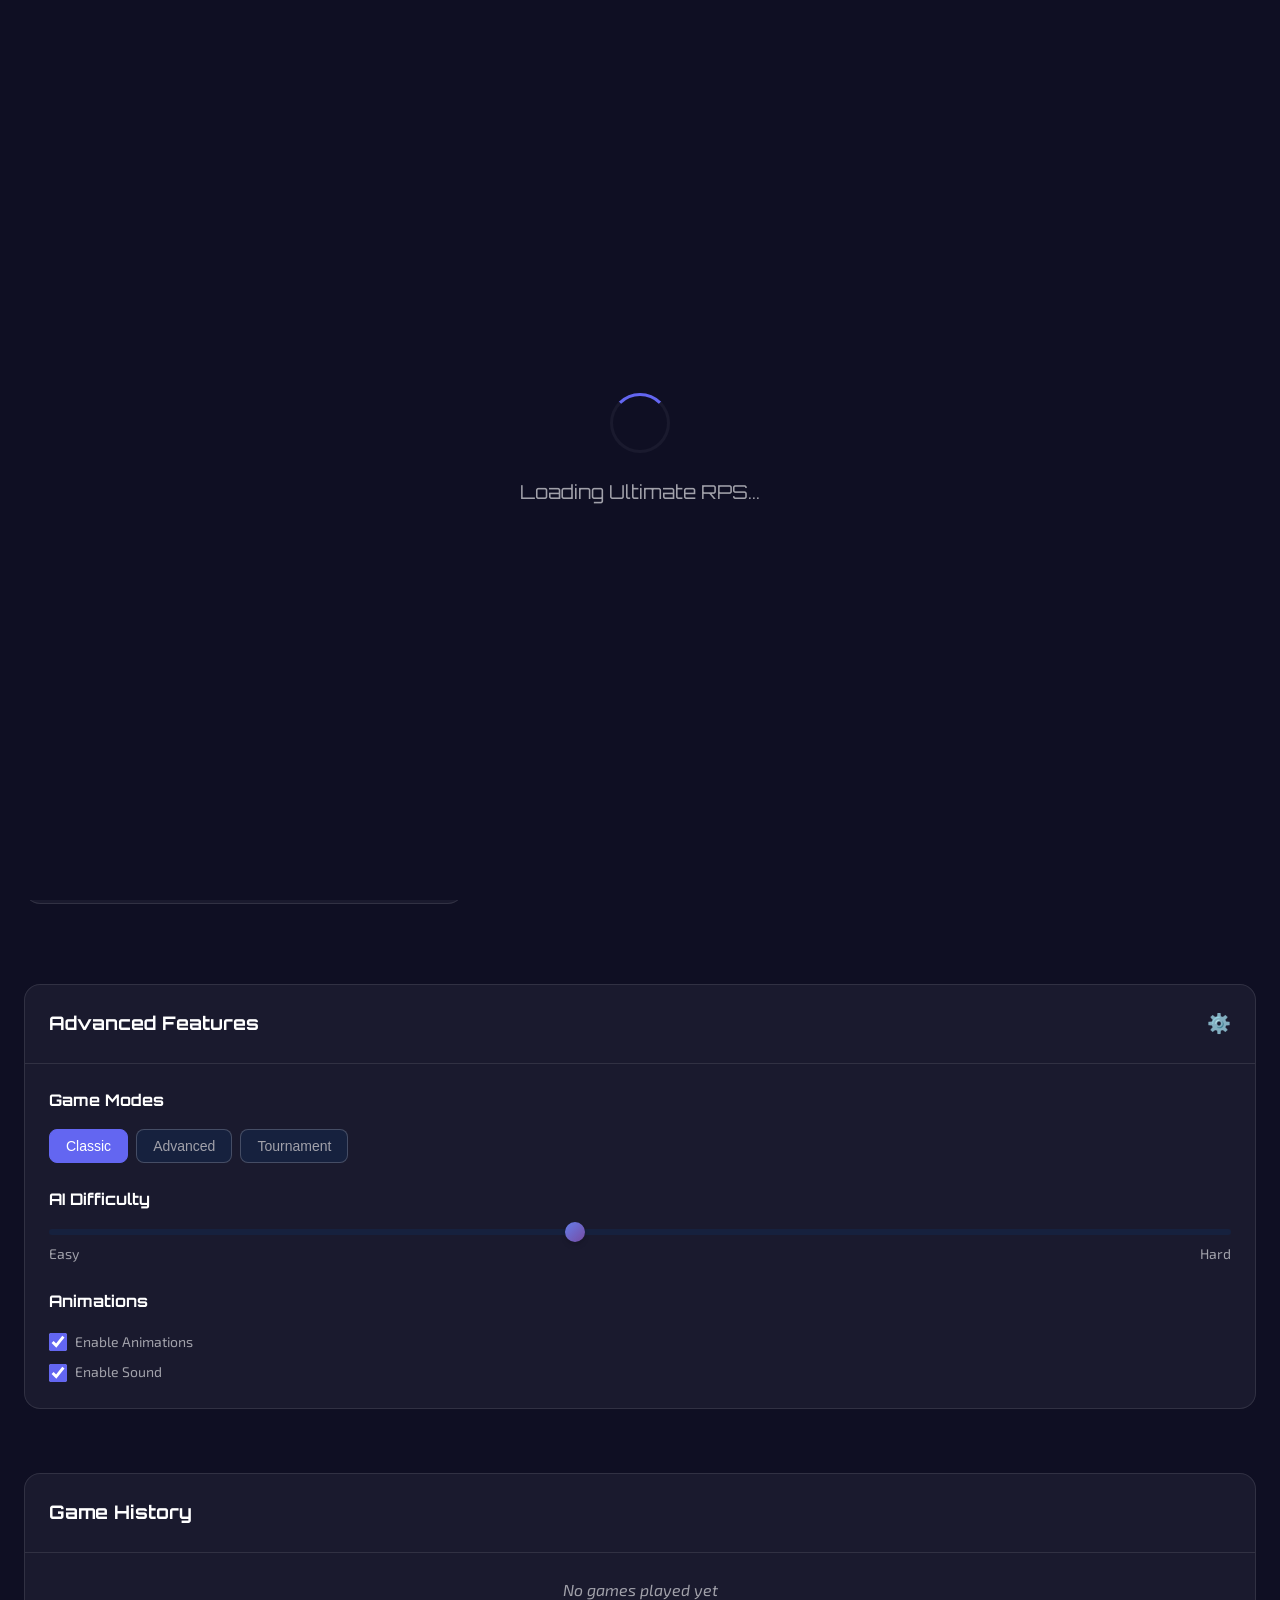
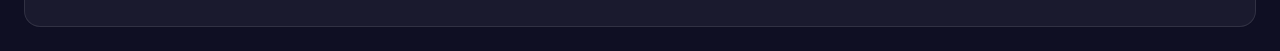
==== index.html @ acf175bd "Create advanced Rock Paper Scissors game with AI, modern UI, and multiple features Co-authored-by: e" ====
<!DOCTYPE html>
<html lang="en">
<head>
    <meta charset="UTF-8">
    <meta name="viewport" content="width=device-width, initial-scale=1.0">
    <meta name="description" content="The most advanced Rock Paper Scissors game with AI, animations, and modern features">
    <title>Ultimate Rock Paper Scissors - Advanced Edition</title>
    <link rel="stylesheet" href="styles.css">
    <link rel="preconnect" href="https://fonts.googleapis.com">
    <link rel="preconnect" href="https://fonts.gstatic.com" crossorigin>
    <link href="https://fonts.googleapis.com/css2?family=Orbitron:wght@400;700;900&family=Exo+2:wght@300;400;600&display=swap" rel="stylesheet">
    <link rel="icon" type="image/svg+xml" href="data:image/svg+xml,<svg xmlns='http://www.w3.org/2000/svg' viewBox='0 0 100 100'><text y='.9em' font-size='90'>✂️</text></svg>">
</head>
<body>
    <div class="game-container">
        <!-- Header Section -->
        <header class="game-header">
            <h1 class="game-title">
                <span class="title-main">Ultimate</span>
                <span class="title-sub">Rock Paper Scissors</span>
                <span class="title-version">Advanced Edition</span>
            </h1>
            <div class="game-stats">
                <div class="stat-item">
                    <span class="stat-label">Wins</span>
                    <span class="stat-value" id="wins">0</span>
                </div>
                <div class="stat-item">
                    <span class="stat-label">Losses</span>
                    <span class="stat-value" id="losses">0</span>
                </div>
                <div class="stat-item">
                    <span class="stat-label">Ties</span>
                    <span class="stat-value" id="ties">0</span>
                </div>
                <div class="stat-item">
                    <span class="stat-label">Win Rate</span>
                    <span class="stat-value" id="winRate">0%</span>
                </div>
            </div>
        </header>

        <!-- Game Arena -->
        <main class="game-arena">
            <!-- Player Section -->
            <section class="player-section">
                <h2 class="section-title">You</h2>
                <div class="choice-display" id="playerChoice">
                    <div class="choice-placeholder">Choose your weapon!</div>
                </div>
                <div class="choice-buttons">
                    <button class="choice-btn rock" data-choice="rock" aria-label="Choose Rock">
                        <div class="choice-icon">🪨</div>
                        <span class="choice-text">Rock</span>
                    </button>
                    <button class="choice-btn paper" data-choice="paper" aria-label="Choose Paper">
                        <div class="choice-icon">📄</div>
                        <span class="choice-text">Paper</span>
                    </button>
                    <button class="choice-btn scissors" data-choice="scissors" aria-label="Choose Scissors">
                        <div class="choice-icon">✂️</div>
                        <span class="choice-text">Scissors</span>
                    </button>
                </div>
            </section>

            <!-- Battle Zone -->
            <section class="battle-zone">
                <div class="vs-display">
                    <div class="vs-text">VS</div>
                    <div class="battle-animation" id="battleAnimation"></div>
                </div>
                <div class="result-display" id="resultDisplay">
                    <div class="result-text">Ready to battle?</div>
                    <div class="result-subtext">Choose your weapon to begin!</div>
                </div>
                <div class="game-controls">
                    <button class="control-btn primary" id="playAgainBtn" style="display: none;">
                        <span class="btn-text">Play Again</span>
                        <span class="btn-icon">🔄</span>
                    </button>
                    <button class="control-btn secondary" id="resetBtn">
                        <span class="btn-text">Reset Stats</span>
                        <span class="btn-icon">🔄</span>
                    </button>
                </div>
            </section>

            <!-- AI Section -->
            <section class="ai-section">
                <h2 class="section-title">AI Opponent</h2>
                <div class="ai-info">
                    <div class="ai-avatar">
                        <div class="ai-avatar-icon">🤖</div>
                        <div class="ai-level">Level: <span id="aiLevel">Adaptive</span></div>
                    </div>
                    <div class="ai-stats">
                        <div class="ai-stat">
                            <span class="ai-stat-label">Strategy</span>
                            <span class="ai-stat-value" id="aiStrategy">Learning</span>
                        </div>
                        <div class="ai-stat">
                            <span class="ai-stat-label">Confidence</span>
                            <span class="ai-stat-value" id="aiConfidence">85%</span>
                        </div>
                    </div>
                </div>
                <div class="choice-display" id="aiChoice">
                    <div class="choice-placeholder">AI is thinking...</div>
                </div>
            </section>
        </main>

        <!-- Advanced Features Panel -->
        <aside class="features-panel">
            <div class="panel-header">
                <h3>Advanced Features</h3>
                <button class="panel-toggle" id="panelToggle" aria-label="Toggle advanced features">
                    <span class="toggle-icon">⚙️</span>
                </button>
            </div>
            <div class="panel-content" id="panelContent">
                <div class="feature-group">
                    <h4>Game Modes</h4>
                    <div class="mode-selector">
                        <button class="mode-btn active" data-mode="classic">Classic</button>
                        <button class="mode-btn" data-mode="advanced">Advanced</button>
                        <button class="mode-btn" data-mode="tournament">Tournament</button>
                    </div>
                </div>
                <div class="feature-group">
                    <h4>AI Difficulty</h4>
                    <div class="difficulty-slider">
                        <input type="range" id="aiDifficulty" min="1" max="10" value="5" class="slider">
                        <div class="slider-labels">
                            <span>Easy</span>
                            <span>Hard</span>
                        </div>
                    </div>
                </div>
                <div class="feature-group">
                    <h4>Animations</h4>
                    <div class="animation-controls">
                        <label class="control-label">
                            <input type="checkbox" id="enableAnimations" checked>
                            <span class="control-text">Enable Animations</span>
                        </label>
                        <label class="control-label">
                            <input type="checkbox" id="enableSound" checked>
                            <span class="control-text">Enable Sound</span>
                        </label>
                    </div>
                </div>
            </div>
        </aside>

        <!-- Game History -->
        <section class="game-history">
            <h3>Game History</h3>
            <div class="history-container" id="gameHistory">
                <div class="history-placeholder">No games played yet</div>
            </div>
        </section>
    </div>

    <!-- Modals -->
    <div class="modal-overlay" id="modalOverlay">
        <div class="modal" id="resultModal">
            <div class="modal-header">
                <h2 id="modalTitle">Game Result</h2>
                <button class="modal-close" id="modalClose">&times;</button>
            </div>
            <div class="modal-content" id="modalContent">
                <!-- Modal content will be dynamically populated -->
            </div>
        </div>
    </div>

    <!-- Audio Elements -->
    <audio id="choiceSound" preload="auto">
        <source src="[data-uri]" type="audio/wav">
    </audio>
    <audio id="winSound" preload="auto">
        <source src="[data-uri]" type="audio/wav">
    </audio>
    <audio id="loseSound" preload="auto">
        <source src="[data-uri]" type="audio/wav">
    </audio>

    <!-- Loading Screen -->
    <div class="loading-screen" id="loadingScreen">
        <div class="loading-content">
            <div class="loading-spinner"></div>
            <div class="loading-text">Loading Ultimate RPS...</div>
        </div>
    </div>

    <script src="script.js"></script>
</body>
</html>
---- styles.css ----
/* Reset and Base Styles */
* {
    margin: 0;
    padding: 0;
    box-sizing: border-box;
}

:root {
    /* Color Palette */
    --primary-color: #6366f1;
    --primary-dark: #4f46e5;
    --secondary-color: #ec4899;
    --accent-color: #f59e0b;
    --success-color: #10b981;
    --danger-color: #ef4444;
    --warning-color: #f59e0b;
    
    /* Neutral Colors */
    --bg-primary: #0f0f23;
    --bg-secondary: #1a1a2e;
    --bg-tertiary: #16213e;
    --text-primary: #ffffff;
    --text-secondary: #a1a1aa;
    --text-muted: #71717a;
    
    /* Gradients */
    --gradient-primary: linear-gradient(135deg, #667eea 0%, #764ba2 100%);
    --gradient-secondary: linear-gradient(135deg, #f093fb 0%, #f5576c 100%);
    --gradient-accent: linear-gradient(135deg, #4facfe 0%, #00f2fe 100%);
    --gradient-success: linear-gradient(135deg, #43e97b 0%, #38f9d7 100%);
    --gradient-danger: linear-gradient(135deg, #fa709a 0%, #fee140 100%);
    
    /* Shadows */
    --shadow-sm: 0 1px 2px 0 rgba(0, 0, 0, 0.05);
    --shadow-md: 0 4px 6px -1px rgba(0, 0, 0, 0.1), 0 2px 4px -1px rgba(0, 0, 0, 0.06);
    --shadow-lg: 0 10px 15px -3px rgba(0, 0, 0, 0.1), 0 4px 6px -2px rgba(0, 0, 0, 0.05);
    --shadow-xl: 0 20px 25px -5px rgba(0, 0, 0, 0.1), 0 10px 10px -5px rgba(0, 0, 0, 0.04);
    --shadow-glow: 0 0 20px rgba(99, 102, 241, 0.3);
    
    /* Typography */
    --font-primary: 'Orbitron', monospace;
    --font-secondary: 'Exo 2', sans-serif;
    
    /* Spacing */
    --spacing-xs: 0.25rem;
    --spacing-sm: 0.5rem;
    --spacing-md: 1rem;
    --spacing-lg: 1.5rem;
    --spacing-xl: 2rem;
    --spacing-2xl: 3rem;
    
    /* Border Radius */
    --radius-sm: 0.375rem;
    --radius-md: 0.5rem;
    --radius-lg: 0.75rem;
    --radius-xl: 1rem;
    --radius-2xl: 1.5rem;
    
    /* Transitions */
    --transition-fast: 0.15s ease-in-out;
    --transition-normal: 0.3s ease-in-out;
    --transition-slow: 0.5s ease-in-out;
}

/* Base Styles */
body {
    font-family: var(--font-secondary);
    background: var(--bg-primary);
    color: var(--text-primary);
    line-height: 1.6;
    overflow-x: hidden;
    min-height: 100vh;
    position: relative;
}

body::before {
    content: '';
    position: fixed;
    top: 0;
    left: 0;
    width: 100%;
    height: 100%;
    background: 
        radial-gradient(circle at 20% 80%, rgba(99, 102, 241, 0.1) 0%, transparent 50%),
        radial-gradient(circle at 80% 20%, rgba(236, 72, 153, 0.1) 0%, transparent 50%),
        radial-gradient(circle at 40% 40%, rgba(245, 158, 11, 0.05) 0%, transparent 50%);
    pointer-events: none;
    z-index: -1;
}

/* Loading Screen */
.loading-screen {
    position: fixed;
    top: 0;
    left: 0;
    width: 100%;
    height: 100%;
    background: var(--bg-primary);
    display: flex;
    align-items: center;
    justify-content: center;
    z-index: 9999;
    transition: opacity var(--transition-slow);
}

.loading-content {
    text-align: center;
}

.loading-spinner {
    width: 60px;
    height: 60px;
    border: 3px solid var(--bg-secondary);
    border-top: 3px solid var(--primary-color);
    border-radius: 50%;
    animation: spin 1s linear infinite;
    margin: 0 auto var(--spacing-lg);
}

.loading-text {
    font-family: var(--font-primary);
    font-size: 1.2rem;
    color: var(--text-secondary);
    animation: pulse 2s ease-in-out infinite;
}

@keyframes spin {
    0% { transform: rotate(0deg); }
    100% { transform: rotate(360deg); }
}

@keyframes pulse {
    0%, 100% { opacity: 0.6; }
    50% { opacity: 1; }
}

/* Game Container */
.game-container {
    max-width: 1400px;
    margin: 0 auto;
    padding: var(--spacing-lg);
    min-height: 100vh;
    display: flex;
    flex-direction: column;
    gap: var(--spacing-xl);
}

/* Header Styles */
.game-header {
    text-align: center;
    margin-bottom: var(--spacing-2xl);
}

.game-title {
    font-family: var(--font-primary);
    font-weight: 900;
    font-size: clamp(2rem, 5vw, 4rem);
    margin-bottom: var(--spacing-lg);
    background: var(--gradient-primary);
    -webkit-background-clip: text;
    -webkit-text-fill-color: transparent;
    background-clip: text;
    position: relative;
}

.game-title::after {
    content: '';
    position: absolute;
    bottom: -10px;
    left: 50%;
    transform: translateX(-50%);
    width: 100px;
    height: 3px;
    background: var(--gradient-primary);
    border-radius: 2px;
}

.title-main {
    display: block;
    font-size: 0.8em;
    color: var(--accent-color);
    -webkit-text-fill-color: var(--accent-color);
}

.title-sub {
    display: block;
    font-size: 1.2em;
}

.title-version {
    display: block;
    font-size: 0.4em;
    color: var(--text-secondary);
    -webkit-text-fill-color: var(--text-secondary);
    font-weight: 400;
}

.game-stats {
    display: grid;
    grid-template-columns: repeat(auto-fit, minmax(120px, 1fr));
    gap: var(--spacing-md);
    max-width: 600px;
    margin: 0 auto;
}

.stat-item {
    background: var(--bg-secondary);
    padding: var(--spacing-md);
    border-radius: var(--radius-lg);
    border: 1px solid rgba(255, 255, 255, 0.1);
    backdrop-filter: blur(10px);
    transition: transform var(--transition-fast);
}

.stat-item:hover {
    transform: translateY(-2px);
}

.stat-label {
    display: block;
    font-size: 0.875rem;
    color: var(--text-secondary);
    margin-bottom: var(--spacing-xs);
}

.stat-value {
    display: block;
    font-family: var(--font-primary);
    font-size: 1.5rem;
    font-weight: 700;
    color: var(--text-primary);
}

/* Game Arena */
.game-arena {
    display: grid;
    grid-template-columns: 1fr auto 1fr;
    gap: var(--spacing-xl);
    align-items: center;
    margin-bottom: var(--spacing-2xl);
}

/* Player and AI Sections */
.player-section,
.ai-section {
    background: var(--bg-secondary);
    padding: var(--spacing-xl);
    border-radius: var(--radius-xl);
    border: 1px solid rgba(255, 255, 255, 0.1);
    backdrop-filter: blur(10px);
    transition: transform var(--transition-normal);
}

.player-section:hover,
.ai-section:hover {
    transform: translateY(-5px);
}

.section-title {
    font-family: var(--font-primary);
    font-size: 1.5rem;
    margin-bottom: var(--spacing-lg);
    text-align: center;
    color: var(--text-primary);
}

/* Choice Display */
.choice-display {
    min-height: 120px;
    display: flex;
    align-items: center;
    justify-content: center;
    background: var(--bg-tertiary);
    border-radius: var(--radius-lg);
    margin-bottom: var(--spacing-lg);
    border: 2px dashed rgba(255, 255, 255, 0.2);
    transition: all var(--transition-normal);
}

.choice-display.has-choice {
    border-color: var(--primary-color);
    background: linear-gradient(135deg, var(--bg-tertiary) 0%, rgba(99, 102, 241, 0.1) 100%);
}

.choice-placeholder {
    color: var(--text-secondary);
    font-style: italic;
    text-align: center;
}

.choice-icon {
    font-size: 4rem;
    margin-bottom: var(--spacing-sm);
    animation: bounce 0.6s ease-in-out;
}

@keyframes bounce {
    0%, 20%, 50%, 80%, 100% {
        transform: translateY(0);
    }
    40% {
        transform: translateY(-10px);
    }
    60% {
        transform: translateY(-5px);
    }
}

/* Choice Buttons */
.choice-buttons {
    display: grid;
    grid-template-columns: repeat(3, 1fr);
    gap: var(--spacing-md);
}

.choice-btn {
    background: var(--bg-tertiary);
    border: 2px solid transparent;
    border-radius: var(--radius-lg);
    padding: var(--spacing-lg);
    cursor: pointer;
    transition: all var(--transition-normal);
    display: flex;
    flex-direction: column;
    align-items: center;
    gap: var(--spacing-sm);
    position: relative;
    overflow: hidden;
}

.choice-btn::before {
    content: '';
    position: absolute;
    top: 0;
    left: -100%;
    width: 100%;
    height: 100%;
    background: linear-gradient(90deg, transparent, rgba(255, 255, 255, 0.1), transparent);
    transition: left var(--transition-slow);
}

.choice-btn:hover::before {
    left: 100%;
}

.choice-btn:hover {
    transform: translateY(-5px);
    border-color: var(--primary-color);
    box-shadow: var(--shadow-glow);
}

.choice-btn.rock:hover {
    border-color: #ef4444;
    box-shadow: 0 0 20px rgba(239, 68, 68, 0.3);
}

.choice-btn.paper:hover {
    border-color: #3b82f6;
    box-shadow: 0 0 20px rgba(59, 130, 246, 0.3);
}

.choice-btn.scissors:hover {
    border-color: #10b981;
    box-shadow: 0 0 20px rgba(16, 185, 129, 0.3);
}

.choice-btn.selected {
    border-color: var(--accent-color);
    background: linear-gradient(135deg, var(--bg-tertiary) 0%, rgba(245, 158, 11, 0.2) 100%);
    transform: scale(1.05);
}

.choice-text {
    font-family: var(--font-primary);
    font-weight: 600;
    color: var(--text-primary);
}

/* Battle Zone */
.battle-zone {
    text-align: center;
    padding: var(--spacing-xl);
}

.vs-display {
    margin-bottom: var(--spacing-lg);
}

.vs-text {
    font-family: var(--font-primary);
    font-size: 3rem;
    font-weight: 900;
    background: var(--gradient-secondary);
    -webkit-background-clip: text;
    -webkit-text-fill-color: transparent;
    background-clip: text;
    animation: pulse 2s ease-in-out infinite;
}

.battle-animation {
    height: 60px;
    margin-top: var(--spacing-md);
}

.result-display {
    margin-bottom: var(--spacing-lg);
}

.result-text {
    font-family: var(--font-primary);
    font-size: 1.5rem;
    font-weight: 700;
    margin-bottom: var(--spacing-sm);
}

.result-subtext {
    color: var(--text-secondary);
    font-size: 1rem;
}

/* Game Controls */
.game-controls {
    display: flex;
    gap: var(--spacing-md);
    justify-content: center;
    flex-wrap: wrap;
}

.control-btn {
    padding: var(--spacing-md) var(--spacing-lg);
    border: none;
    border-radius: var(--radius-lg);
    font-family: var(--font-primary);
    font-weight: 600;
    cursor: pointer;
    transition: all var(--transition-normal);
    display: flex;
    align-items: center;
    gap: var(--spacing-sm);
    position: relative;
    overflow: hidden;
}

.control-btn.primary {
    background: var(--gradient-primary);
    color: white;
}

.control-btn.secondary {
    background: var(--bg-tertiary);
    color: var(--text-primary);
    border: 1px solid rgba(255, 255, 255, 0.2);
}

.control-btn:hover {
    transform: translateY(-2px);
    box-shadow: var(--shadow-lg);
}

.control-btn:active {
    transform: translateY(0);
}

/* AI Section Specific Styles */
.ai-info {
    display: flex;
    align-items: center;
    gap: var(--spacing-lg);
    margin-bottom: var(--spacing-lg);
    padding: var(--spacing-md);
    background: var(--bg-tertiary);
    border-radius: var(--radius-lg);
}

.ai-avatar {
    text-align: center;
}

.ai-avatar-icon {
    font-size: 2rem;
    margin-bottom: var(--spacing-xs);
}

.ai-level {
    font-size: 0.875rem;
    color: var(--text-secondary);
}

.ai-stats {
    flex: 1;
    display: flex;
    flex-direction: column;
    gap: var(--spacing-sm);
}

.ai-stat {
    display: flex;
    justify-content: space-between;
    align-items: center;
}

.ai-stat-label {
    font-size: 0.875rem;
    color: var(--text-secondary);
}

.ai-stat-value {
    font-family: var(--font-primary);
    font-weight: 600;
    color: var(--text-primary);
}

/* Features Panel */
.features-panel {
    background: var(--bg-secondary);
    border-radius: var(--radius-xl);
    border: 1px solid rgba(255, 255, 255, 0.1);
    backdrop-filter: blur(10px);
    margin-bottom: var(--spacing-xl);
}

.panel-header {
    display: flex;
    justify-content: space-between;
    align-items: center;
    padding: var(--spacing-lg);
    border-bottom: 1px solid rgba(255, 255, 255, 0.1);
}

.panel-header h3 {
    font-family: var(--font-primary);
    color: var(--text-primary);
}

.panel-toggle {
    background: none;
    border: none;
    color: var(--text-secondary);
    cursor: pointer;
    font-size: 1.2rem;
    transition: color var(--transition-fast);
}

.panel-toggle:hover {
    color: var(--text-primary);
}

.panel-content {
    padding: var(--spacing-lg);
    display: grid;
    gap: var(--spacing-lg);
}

.feature-group h4 {
    font-family: var(--font-primary);
    margin-bottom: var(--spacing-md);
    color: var(--text-primary);
}

.mode-selector {
    display: flex;
    gap: var(--spacing-sm);
    flex-wrap: wrap;
}

.mode-btn {
    padding: var(--spacing-sm) var(--spacing-md);
    background: var(--bg-tertiary);
    border: 1px solid rgba(255, 255, 255, 0.2);
    border-radius: var(--radius-md);
    color: var(--text-secondary);
    cursor: pointer;
    transition: all var(--transition-fast);
    font-size: 0.875rem;
}

.mode-btn:hover,
.mode-btn.active {
    background: var(--primary-color);
    color: white;
    border-color: var(--primary-color);
}

.difficulty-slider {
    display: flex;
    flex-direction: column;
    gap: var(--spacing-sm);
}

.slider {
    width: 100%;
    height: 6px;
    background: var(--bg-tertiary);
    border-radius: 3px;
    outline: none;
    -webkit-appearance: none;
}

.slider::-webkit-slider-thumb {
    -webkit-appearance: none;
    width: 20px;
    height: 20px;
    background: var(--gradient-primary);
    border-radius: 50%;
    cursor: pointer;
    box-shadow: var(--shadow-md);
}

.slider::-moz-range-thumb {
    width: 20px;
    height: 20px;
    background: var(--gradient-primary);
    border-radius: 50%;
    cursor: pointer;
    border: none;
    box-shadow: var(--shadow-md);
}

.slider-labels {
    display: flex;
    justify-content: space-between;
    font-size: 0.875rem;
    color: var(--text-secondary);
}

.animation-controls {
    display: flex;
    flex-direction: column;
    gap: var(--spacing-sm);
}

.control-label {
    display: flex;
    align-items: center;
    gap: var(--spacing-sm);
    cursor: pointer;
}

.control-label input[type="checkbox"] {
    width: 18px;
    height: 18px;
    accent-color: var(--primary-color);
}

.control-text {
    color: var(--text-secondary);
    font-size: 0.875rem;
}

/* Game History */
.game-history {
    background: var(--bg-secondary);
    border-radius: var(--radius-xl);
    border: 1px solid rgba(255, 255, 255, 0.1);
    backdrop-filter: blur(10px);
}

.game-history h3 {
    font-family: var(--font-primary);
    padding: var(--spacing-lg);
    border-bottom: 1px solid rgba(255, 255, 255, 0.1);
    color: var(--text-primary);
}

.history-container {
    padding: var(--spacing-lg);
    max-height: 300px;
    overflow-y: auto;
}

.history-placeholder {
    text-align: center;
    color: var(--text-secondary);
    font-style: italic;
}

.history-item {
    display: flex;
    justify-content: space-between;
    align-items: center;
    padding: var(--spacing-md);
    margin-bottom: var(--spacing-sm);
    background: var(--bg-tertiary);
    border-radius: var(--radius-md);
    border-left: 4px solid transparent;
    transition: all var(--transition-fast);
}

.history-item.win {
    border-left-color: var(--success-color);
}

.history-item.lose {
    border-left-color: var(--danger-color);
}

.history-item.tie {
    border-left-color: var(--warning-color);
}

.history-item:hover {
    transform: translateX(5px);
}

/* Modal Styles */
.modal-overlay {
    position: fixed;
    top: 0;
    left: 0;
    width: 100%;
    height: 100%;
    background: rgba(0, 0, 0, 0.8);
    display: flex;
    align-items: center;
    justify-content: center;
    z-index: 1000;
    opacity: 0;
    visibility: hidden;
    transition: all var(--transition-normal);
}

.modal-overlay.active {
    opacity: 1;
    visibility: visible;
}

.modal {
    background: var(--bg-secondary);
    border-radius: var(--radius-xl);
    border: 1px solid rgba(255, 255, 255, 0.1);
    backdrop-filter: blur(20px);
    max-width: 500px;
    width: 90%;
    transform: scale(0.8);
    transition: transform var(--transition-normal);
}

.modal-overlay.active .modal {
    transform: scale(1);
}

.modal-header {
    display: flex;
    justify-content: space-between;
    align-items: center;
    padding: var(--spacing-lg);
    border-bottom: 1px solid rgba(255, 255, 255, 0.1);
}

.modal-header h2 {
    font-family: var(--font-primary);
    color: var(--text-primary);
}

.modal-close {
    background: none;
    border: none;
    color: var(--text-secondary);
    font-size: 1.5rem;
    cursor: pointer;
    transition: color var(--transition-fast);
}

.modal-close:hover {
    color: var(--text-primary);
}

.modal-content {
    padding: var(--spacing-lg);
}

/* Responsive Design */
@media (max-width: 1024px) {
    .game-arena {
        grid-template-columns: 1fr;
        gap: var(--spacing-lg);
    }
    
    .battle-zone {
        order: -1;
    }
}

@media (max-width: 768px) {
    .game-container {
        padding: var(--spacing-md);
    }
    
    .choice-buttons {
        grid-template-columns: 1fr;
    }
    
    .game-stats {
        grid-template-columns: repeat(2, 1fr);
    }
    
    .ai-info {
        flex-direction: column;
        text-align: center;
    }
    
    .game-controls {
        flex-direction: column;
        align-items: center;
    }
    
    .control-btn {
        width: 100%;
        max-width: 200px;
    }
}

@media (max-width: 480px) {
    .game-stats {
        grid-template-columns: 1fr;
    }
    
    .mode-selector {
        flex-direction: column;
    }
    
    .mode-btn {
        text-align: center;
    }
}

/* Utility Classes */
.hidden {
    display: none !important;
}

.fade-in {
    animation: fadeIn var(--transition-normal);
}

@keyframes fadeIn {
    from {
        opacity: 0;
        transform: translateY(20px);
    }
    to {
        opacity: 1;
        transform: translateY(0);
    }
}

.slide-in {
    animation: slideIn var(--transition-normal);
}

@keyframes slideIn {
    from {
        opacity: 0;
        transform: translateX(-20px);
    }
    to {
        opacity: 1;
        transform: translateX(0);
    }
}

.scale-in {
    animation: scaleIn var(--transition-normal);
}

@keyframes scaleIn {
    from {
        opacity: 0;
        transform: scale(0.8);
    }
    to {
        opacity: 1;
        transform: scale(1);
    }
}

/* Scrollbar Styling */
::-webkit-scrollbar {
    width: 8px;
}

::-webkit-scrollbar-track {
    background: var(--bg-tertiary);
    border-radius: 4px;
}

::-webkit-scrollbar-thumb {
    background: var(--primary-color);
    border-radius: 4px;
}

::-webkit-scrollbar-thumb:hover {
    background: var(--primary-dark);
}

/* Focus Styles for Accessibility */
button:focus,
input:focus {
    outline: 2px solid var(--primary-color);
    outline-offset: 2px;
}

/* Print Styles */
@media print {
    .game-container {
        background: white;
        color: black;
    }
    
    .loading-screen,
    .features-panel,
    .game-controls {
        display: none;
    }
}
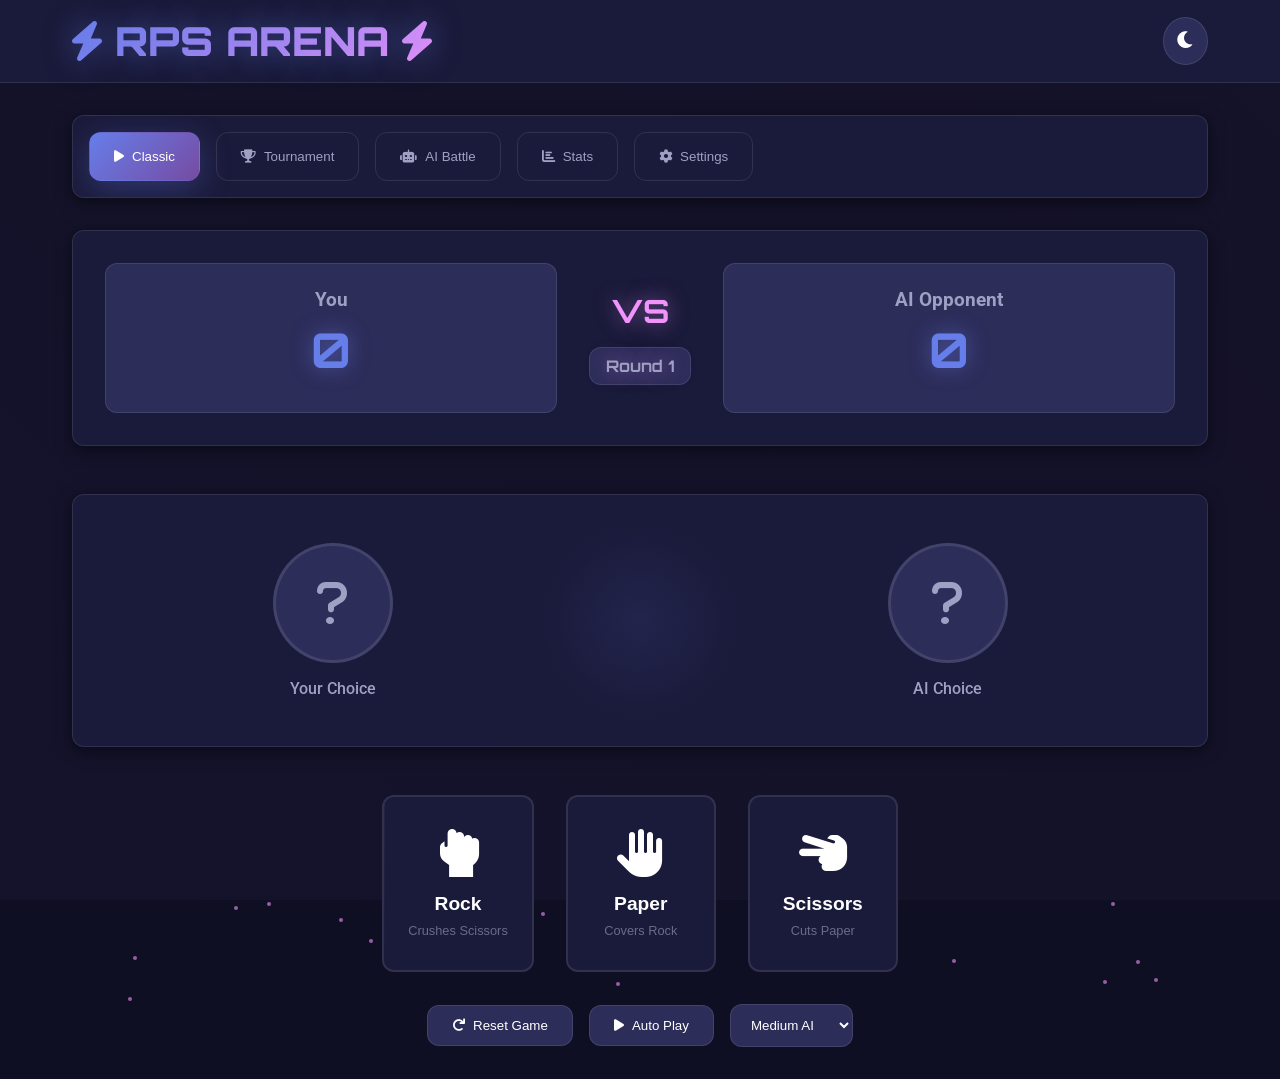
==== commit eb2f84df: "Create advanced Rock Paper Scissors game with full UI and features Co-authored-by: evoppong36 <evopp" ====
--- a/index.html
+++ b/index.html
@@ -3,197 +3,303 @@
 <head>
     <meta charset="UTF-8">
     <meta name="viewport" content="width=device-width, initial-scale=1.0">
-    <meta name="description" content="The most advanced Rock Paper Scissors game with AI, animations, and modern features">
-    <title>Ultimate Rock Paper Scissors - Advanced Edition</title>
+    <meta name="description" content="The most advanced Rock Paper Scissors game with AI, tournaments, and stunning visuals">
+    <title>Advanced Rock Paper Scissors Arena</title>
     <link rel="stylesheet" href="styles.css">
     <link rel="preconnect" href="https://fonts.googleapis.com">
     <link rel="preconnect" href="https://fonts.gstatic.com" crossorigin>
-    <link href="https://fonts.googleapis.com/css2?family=Orbitron:wght@400;700;900&family=Exo+2:wght@300;400;600&display=swap" rel="stylesheet">
-    <link rel="icon" type="image/svg+xml" href="data:image/svg+xml,<svg xmlns='http://www.w3.org/2000/svg' viewBox='0 0 100 100'><text y='.9em' font-size='90'>✂️</text></svg>">
+    <link href="https://fonts.googleapis.com/css2?family=Orbitron:wght@400;700;900&family=Roboto:wght@300;400;500&display=swap" rel="stylesheet">
+    <link rel="stylesheet" href="https://cdnjs.cloudflare.com/ajax/libs/font-awesome/6.0.0/css/all.min.css">
 </head>
 <body>
-    <div class="game-container">
-        <!-- Header Section -->
-        <header class="game-header">
+    <div id="particles-container"></div>
+    
+    <header class="game-header">
+        <div class="header-content">
             <h1 class="game-title">
-                <span class="title-main">Ultimate</span>
-                <span class="title-sub">Rock Paper Scissors</span>
-                <span class="title-version">Advanced Edition</span>
+                <i class="fas fa-bolt"></i>
+                RPS ARENA
+                <i class="fas fa-bolt"></i>
             </h1>
-            <div class="game-stats">
-                <div class="stat-item">
-                    <span class="stat-label">Wins</span>
-                    <span class="stat-value" id="wins">0</span>
-                </div>
-                <div class="stat-item">
-                    <span class="stat-label">Losses</span>
-                    <span class="stat-value" id="losses">0</span>
-                </div>
-                <div class="stat-item">
-                    <span class="stat-label">Ties</span>
-                    <span class="stat-value" id="ties">0</span>
-                </div>
-                <div class="stat-item">
-                    <span class="stat-label">Win Rate</span>
-                    <span class="stat-value" id="winRate">0%</span>
-                </div>
-            </div>
-        </header>
-
-        <!-- Game Arena -->
-        <main class="game-arena">
-            <!-- Player Section -->
-            <section class="player-section">
-                <h2 class="section-title">You</h2>
-                <div class="choice-display" id="playerChoice">
-                    <div class="choice-placeholder">Choose your weapon!</div>
-                </div>
+            <div class="theme-switcher">
+                <button id="theme-toggle" aria-label="Switch theme">
+                    <i class="fas fa-moon"></i>
+                </button>
+            </div>
+        </div>
+    </header>
+
+    <main class="game-container">
+        <!-- Navigation Menu -->
+        <nav class="game-nav">
+            <button class="nav-btn active" data-mode="classic">
+                <i class="fas fa-play"></i>
+                Classic
+            </button>
+            <button class="nav-btn" data-mode="tournament">
+                <i class="fas fa-trophy"></i>
+                Tournament
+            </button>
+            <button class="nav-btn" data-mode="ai-battle">
+                <i class="fas fa-robot"></i>
+                AI Battle
+            </button>
+            <button class="nav-btn" data-mode="statistics">
+                <i class="fas fa-chart-bar"></i>
+                Stats
+            </button>
+            <button class="nav-btn" data-mode="settings">
+                <i class="fas fa-cog"></i>
+                Settings
+            </button>
+        </nav>
+
+        <!-- Game Modes -->
+        <section id="classic-mode" class="game-mode active">
+            <div class="score-board">
+                <div class="player-score">
+                    <h3>You</h3>
+                    <span id="player-score">0</span>
+                    <div class="streak" id="player-streak"></div>
+                </div>
+                <div class="vs-indicator">
+                    <span>VS</span>
+                    <div class="round-counter">Round <span id="current-round">1</span></div>
+                </div>
+                <div class="ai-score">
+                    <h3 id="ai-name">AI Opponent</h3>
+                    <span id="ai-score">0</span>
+                    <div class="streak" id="ai-streak"></div>
+                </div>
+            </div>
+
+            <div class="battle-arena">
+                <div class="player-side">
+                    <div class="choice-display" id="player-choice-display">
+                        <i class="fas fa-question"></i>
+                    </div>
+                    <div class="choice-label">Your Choice</div>
+                </div>
+
+                <div class="battle-center">
+                    <div class="battle-animation" id="battle-animation"></div>
+                    <div class="result-display" id="result-display"></div>
+                    <div class="countdown" id="countdown"></div>
+                </div>
+
+                <div class="ai-side">
+                    <div class="choice-display" id="ai-choice-display">
+                        <i class="fas fa-question"></i>
+                    </div>
+                    <div class="choice-label">AI Choice</div>
+                </div>
+            </div>
+
+            <div class="controls">
                 <div class="choice-buttons">
-                    <button class="choice-btn rock" data-choice="rock" aria-label="Choose Rock">
-                        <div class="choice-icon">🪨</div>
-                        <span class="choice-text">Rock</span>
-                    </button>
-                    <button class="choice-btn paper" data-choice="paper" aria-label="Choose Paper">
-                        <div class="choice-icon">📄</div>
-                        <span class="choice-text">Paper</span>
-                    </button>
-                    <button class="choice-btn scissors" data-choice="scissors" aria-label="Choose Scissors">
-                        <div class="choice-icon">✂️</div>
-                        <span class="choice-text">Scissors</span>
-                    </button>
-                </div>
-            </section>
-
-            <!-- Battle Zone -->
-            <section class="battle-zone">
-                <div class="vs-display">
-                    <div class="vs-text">VS</div>
-                    <div class="battle-animation" id="battleAnimation"></div>
-                </div>
-                <div class="result-display" id="resultDisplay">
-                    <div class="result-text">Ready to battle?</div>
-                    <div class="result-subtext">Choose your weapon to begin!</div>
-                </div>
+                    <button class="choice-btn" data-choice="rock" aria-label="Choose Rock">
+                        <i class="fas fa-hand-rock"></i>
+                        <span>Rock</span>
+                        <div class="choice-description">Crushes Scissors</div>
+                    </button>
+                    <button class="choice-btn" data-choice="paper" aria-label="Choose Paper">
+                        <i class="fas fa-hand-paper"></i>
+                        <span>Paper</span>
+                        <div class="choice-description">Covers Rock</div>
+                    </button>
+                    <button class="choice-btn" data-choice="scissors" aria-label="Choose Scissors">
+                        <i class="fas fa-hand-scissors"></i>
+                        <span>Scissors</span>
+                        <div class="choice-description">Cuts Paper</div>
+                    </button>
+                </div>
+
                 <div class="game-controls">
-                    <button class="control-btn primary" id="playAgainBtn" style="display: none;">
-                        <span class="btn-text">Play Again</span>
-                        <span class="btn-icon">🔄</span>
-                    </button>
-                    <button class="control-btn secondary" id="resetBtn">
-                        <span class="btn-text">Reset Stats</span>
-                        <span class="btn-icon">🔄</span>
-                    </button>
-                </div>
-            </section>
-
-            <!-- AI Section -->
-            <section class="ai-section">
-                <h2 class="section-title">AI Opponent</h2>
-                <div class="ai-info">
-                    <div class="ai-avatar">
-                        <div class="ai-avatar-icon">🤖</div>
-                        <div class="ai-level">Level: <span id="aiLevel">Adaptive</span></div>
-                    </div>
-                    <div class="ai-stats">
-                        <div class="ai-stat">
-                            <span class="ai-stat-label">Strategy</span>
-                            <span class="ai-stat-value" id="aiStrategy">Learning</span>
-                        </div>
-                        <div class="ai-stat">
-                            <span class="ai-stat-label">Confidence</span>
-                            <span class="ai-stat-value" id="aiConfidence">85%</span>
-                        </div>
-                    </div>
-                </div>
-                <div class="choice-display" id="aiChoice">
-                    <div class="choice-placeholder">AI is thinking...</div>
-                </div>
-            </section>
-        </main>
-
-        <!-- Advanced Features Panel -->
-        <aside class="features-panel">
-            <div class="panel-header">
-                <h3>Advanced Features</h3>
-                <button class="panel-toggle" id="panelToggle" aria-label="Toggle advanced features">
-                    <span class="toggle-icon">⚙️</span>
+                    <button id="reset-game" class="control-btn">
+                        <i class="fas fa-redo"></i>
+                        Reset Game
+                    </button>
+                    <button id="auto-play" class="control-btn">
+                        <i class="fas fa-play"></i>
+                        Auto Play
+                    </button>
+                    <select id="ai-difficulty" class="difficulty-select">
+                        <option value="easy">Easy AI</option>
+                        <option value="medium" selected>Medium AI</option>
+                        <option value="hard">Hard AI</option>
+                        <option value="expert">Expert AI</option>
+                        <option value="adaptive">Adaptive AI</option>
+                    </select>
+                </div>
+            </div>
+        </section>
+
+        <!-- Tournament Mode -->
+        <section id="tournament-mode" class="game-mode">
+            <div class="tournament-bracket">
+                <h2>Championship Tournament</h2>
+                <div class="bracket-container" id="bracket-container">
+                    <!-- Tournament bracket will be generated here -->
+                </div>
+                <div class="tournament-controls">
+                    <button id="start-tournament" class="tournament-btn">
+                        <i class="fas fa-flag"></i>
+                        Start Tournament
+                    </button>
+                    <select id="tournament-size">
+                        <option value="4">4 Players</option>
+                        <option value="8" selected>8 Players</option>
+                        <option value="16">16 Players</option>
+                    </select>
+                </div>
+            </div>
+        </section>
+
+        <!-- AI Battle Mode -->
+        <section id="ai-battle-mode" class="game-mode">
+            <div class="ai-battle-setup">
+                <h2>AI Battle Arena</h2>
+                <div class="ai-selection">
+                    <div class="ai-fighter">
+                        <h3>Fighter 1</h3>
+                        <select id="ai1-type">
+                            <option value="random">Random AI</option>
+                            <option value="pattern">Pattern AI</option>
+                            <option value="counter">Counter AI</option>
+                            <option value="adaptive">Adaptive AI</option>
+                            <option value="neural">Neural AI</option>
+                        </select>
+                        <div class="ai-stats" id="ai1-stats"></div>
+                    </div>
+                    <div class="vs-divider">VS</div>
+                    <div class="ai-fighter">
+                        <h3>Fighter 2</h3>
+                        <select id="ai2-type">
+                            <option value="random">Random AI</option>
+                            <option value="pattern">Pattern AI</option>
+                            <option value="counter" selected>Counter AI</option>
+                            <option value="adaptive">Adaptive AI</option>
+                            <option value="neural">Neural AI</option>
+                        </select>
+                        <div class="ai-stats" id="ai2-stats"></div>
+                    </div>
+                </div>
+                <button id="start-ai-battle" class="ai-battle-btn">
+                    <i class="fas fa-swords"></i>
+                    Start AI Battle
                 </button>
             </div>
-            <div class="panel-content" id="panelContent">
-                <div class="feature-group">
-                    <h4>Game Modes</h4>
-                    <div class="mode-selector">
-                        <button class="mode-btn active" data-mode="classic">Classic</button>
-                        <button class="mode-btn" data-mode="advanced">Advanced</button>
-                        <button class="mode-btn" data-mode="tournament">Tournament</button>
-                    </div>
-                </div>
-                <div class="feature-group">
-                    <h4>AI Difficulty</h4>
-                    <div class="difficulty-slider">
-                        <input type="range" id="aiDifficulty" min="1" max="10" value="5" class="slider">
-                        <div class="slider-labels">
-                            <span>Easy</span>
-                            <span>Hard</span>
-                        </div>
-                    </div>
-                </div>
-                <div class="feature-group">
-                    <h4>Animations</h4>
-                    <div class="animation-controls">
-                        <label class="control-label">
-                            <input type="checkbox" id="enableAnimations" checked>
-                            <span class="control-text">Enable Animations</span>
-                        </label>
-                        <label class="control-label">
-                            <input type="checkbox" id="enableSound" checked>
-                            <span class="control-text">Enable Sound</span>
-                        </label>
-                    </div>
-                </div>
-            </div>
-        </aside>
-
-        <!-- Game History -->
-        <section class="game-history">
-            <h3>Game History</h3>
-            <div class="history-container" id="gameHistory">
-                <div class="history-placeholder">No games played yet</div>
-            </div>
-        </section>
+            <div class="ai-battle-results" id="ai-battle-results"></div>
+        </section>
+
+        <!-- Statistics Mode -->
+        <section id="statistics-mode" class="game-mode">
+            <div class="stats-container">
+                <h2>Game Statistics</h2>
+                <div class="stats-grid">
+                    <div class="stat-card">
+                        <h3>Total Games</h3>
+                        <span id="total-games">0</span>
+                    </div>
+                    <div class="stat-card">
+                        <h3>Win Rate</h3>
+                        <span id="win-rate">0%</span>
+                    </div>
+                    <div class="stat-card">
+                        <h3>Best Streak</h3>
+                        <span id="best-streak">0</span>
+                    </div>
+                    <div class="stat-card">
+                        <h3>Favorite Choice</h3>
+                        <span id="favorite-choice">-</span>
+                    </div>
+                </div>
+                <div class="charts-container">
+                    <div class="chart" id="choice-distribution-chart">
+                        <h3>Choice Distribution</h3>
+                        <canvas id="choice-chart"></canvas>
+                    </div>
+                    <div class="chart" id="performance-chart">
+                        <h3>Performance Over Time</h3>
+                        <canvas id="performance-timeline"></canvas>
+                    </div>
+                </div>
+            </div>
+        </section>
+
+        <!-- Settings Mode -->
+        <section id="settings-mode" class="game-mode">
+            <div class="settings-container">
+                <h2>Game Settings</h2>
+                <div class="settings-grid">
+                    <div class="setting-group">
+                        <h3>Visual Settings</h3>
+                        <div class="setting-item">
+                            <label for="particle-effects">Particle Effects</label>
+                            <input type="checkbox" id="particle-effects" checked>
+                        </div>
+                        <div class="setting-item">
+                            <label for="sound-effects">Sound Effects</label>
+                            <input type="checkbox" id="sound-effects" checked>
+                        </div>
+                        <div class="setting-item">
+                            <label for="animations">Animations</label>
+                            <input type="checkbox" id="animations" checked>
+                        </div>
+                    </div>
+                    <div class="setting-group">
+                        <h3>Game Settings</h3>
+                        <div class="setting-item">
+                            <label for="round-limit">Round Limit</label>
+                            <select id="round-limit">
+                                <option value="0">Unlimited</option>
+                                <option value="5">Best of 5</option>
+                                <option value="10" selected>Best of 10</option>
+                                <option value="20">Best of 20</option>
+                            </select>
+                        </div>
+                        <div class="setting-item">
+                            <label for="countdown-timer">Countdown Timer</label>
+                            <select id="countdown-timer">
+                                <option value="3">3 seconds</option>
+                                <option value="5" selected>5 seconds</option>
+                                <option value="10">10 seconds</option>
+                                <option value="0">No timer</option>
+                            </select>
+                        </div>
+                    </div>
+                    <div class="setting-group">
+                        <h3>Data Management</h3>
+                        <button id="export-stats" class="setting-btn">
+                            <i class="fas fa-download"></i>
+                            Export Statistics
+                        </button>
+                        <button id="clear-stats" class="setting-btn danger">
+                            <i class="fas fa-trash"></i>
+                            Clear All Data
+                        </button>
+                    </div>
+                </div>
+            </div>
+        </section>
+    </main>
+
+    <!-- Achievement System -->
+    <div class="achievement-toast" id="achievement-toast">
+        <i class="fas fa-trophy"></i>
+        <span id="achievement-text"></span>
     </div>
 
-    <!-- Modals -->
-    <div class="modal-overlay" id="modalOverlay">
-        <div class="modal" id="resultModal">
-            <div class="modal-header">
-                <h2 id="modalTitle">Game Result</h2>
-                <button class="modal-close" id="modalClose">&times;</button>
-            </div>
-            <div class="modal-content" id="modalContent">
-                <!-- Modal content will be dynamically populated -->
-            </div>
-        </div>
-    </div>
-
-    <!-- Audio Elements -->
-    <audio id="choiceSound" preload="auto">
-        <source src="[data-uri]" type="audio/wav">
+    <!-- Sound Effects -->
+    <audio id="sound-win" preload="auto">
+        <source src="[data-uri]" type="audio/wav">
     </audio>
-    <audio id="winSound" preload="auto">
-        <source src="[data-uri]" type="audio/wav">
+    <audio id="sound-lose" preload="auto">
+        <source src="[data-uri]" type="audio/wav">
     </audio>
-    <audio id="loseSound" preload="auto">
-        <source src="[data-uri]" type="audio/wav">
+    <audio id="sound-draw" preload="auto">
+        <source src="[data-uri]" type="audio/wav">
     </audio>
-
-    <!-- Loading Screen -->
-    <div class="loading-screen" id="loadingScreen">
-        <div class="loading-content">
-            <div class="loading-spinner"></div>
-            <div class="loading-text">Loading Ultimate RPS...</div>
-        </div>
-    </div>
 
     <script src="script.js"></script>
 </body>
--- a/styles.css
+++ b/styles.css
@@ -1,78 +1,57 @@
-/* Reset and Base Styles */
+/* CSS Custom Properties for Theme Management */
+:root {
+    --primary-color: #667eea;
+    --secondary-color: #764ba2;
+    --accent-color: #f093fb;
+    --success-color: #4ecdc4;
+    --warning-color: #fce38a;
+    --danger-color: #ff6b6b;
+    --background-primary: #0f0f23;
+    --background-secondary: #1a1a3a;
+    --background-tertiary: #2d2d5a;
+    --text-primary: #ffffff;
+    --text-secondary: #a0a0c4;
+    --text-muted: #6a6a8a;
+    --border-color: rgba(255, 255, 255, 0.1);
+    --shadow-primary: 0 8px 32px rgba(102, 126, 234, 0.3);
+    --shadow-secondary: 0 4px 16px rgba(0, 0, 0, 0.5);
+    --border-radius: 12px;
+    --transition-fast: 0.2s ease-in-out;
+    --transition-medium: 0.4s ease-in-out;
+    --transition-slow: 0.6s ease-in-out;
+}
+
+/* Light Theme */
+body.light-theme {
+    --background-primary: #f8fafc;
+    --background-secondary: #ffffff;
+    --background-tertiary: #e2e8f0;
+    --text-primary: #1a202c;
+    --text-secondary: #4a5568;
+    --text-muted: #718096;
+    --border-color: rgba(0, 0, 0, 0.1);
+    --shadow-primary: 0 8px 32px rgba(102, 126, 234, 0.2);
+    --shadow-secondary: 0 4px 16px rgba(0, 0, 0, 0.1);
+}
+
+/* Base Styles */
 * {
     margin: 0;
     padding: 0;
     box-sizing: border-box;
 }
 
-:root {
-    /* Color Palette */
-    --primary-color: #6366f1;
-    --primary-dark: #4f46e5;
-    --secondary-color: #ec4899;
-    --accent-color: #f59e0b;
-    --success-color: #10b981;
-    --danger-color: #ef4444;
-    --warning-color: #f59e0b;
-    
-    /* Neutral Colors */
-    --bg-primary: #0f0f23;
-    --bg-secondary: #1a1a2e;
-    --bg-tertiary: #16213e;
-    --text-primary: #ffffff;
-    --text-secondary: #a1a1aa;
-    --text-muted: #71717a;
-    
-    /* Gradients */
-    --gradient-primary: linear-gradient(135deg, #667eea 0%, #764ba2 100%);
-    --gradient-secondary: linear-gradient(135deg, #f093fb 0%, #f5576c 100%);
-    --gradient-accent: linear-gradient(135deg, #4facfe 0%, #00f2fe 100%);
-    --gradient-success: linear-gradient(135deg, #43e97b 0%, #38f9d7 100%);
-    --gradient-danger: linear-gradient(135deg, #fa709a 0%, #fee140 100%);
-    
-    /* Shadows */
-    --shadow-sm: 0 1px 2px 0 rgba(0, 0, 0, 0.05);
-    --shadow-md: 0 4px 6px -1px rgba(0, 0, 0, 0.1), 0 2px 4px -1px rgba(0, 0, 0, 0.06);
-    --shadow-lg: 0 10px 15px -3px rgba(0, 0, 0, 0.1), 0 4px 6px -2px rgba(0, 0, 0, 0.05);
-    --shadow-xl: 0 20px 25px -5px rgba(0, 0, 0, 0.1), 0 10px 10px -5px rgba(0, 0, 0, 0.04);
-    --shadow-glow: 0 0 20px rgba(99, 102, 241, 0.3);
-    
-    /* Typography */
-    --font-primary: 'Orbitron', monospace;
-    --font-secondary: 'Exo 2', sans-serif;
-    
-    /* Spacing */
-    --spacing-xs: 0.25rem;
-    --spacing-sm: 0.5rem;
-    --spacing-md: 1rem;
-    --spacing-lg: 1.5rem;
-    --spacing-xl: 2rem;
-    --spacing-2xl: 3rem;
-    
-    /* Border Radius */
-    --radius-sm: 0.375rem;
-    --radius-md: 0.5rem;
-    --radius-lg: 0.75rem;
-    --radius-xl: 1rem;
-    --radius-2xl: 1.5rem;
-    
-    /* Transitions */
-    --transition-fast: 0.15s ease-in-out;
-    --transition-normal: 0.3s ease-in-out;
-    --transition-slow: 0.5s ease-in-out;
-}
-
-/* Base Styles */
 body {
-    font-family: var(--font-secondary);
-    background: var(--bg-primary);
-    color: var(--text-primary);
-    line-height: 1.6;
+    font-family: 'Roboto', sans-serif;
+    background: var(--background-primary);
+    color: var(--text-primary);
+    min-height: 100vh;
     overflow-x: hidden;
-    min-height: 100vh;
     position: relative;
-}
-
+    transition: all var(--transition-medium);
+}
+
+/* Animated Background */
 body::before {
     content: '';
     position: fixed;
@@ -80,748 +59,1054 @@
     left: 0;
     width: 100%;
     height: 100%;
-    background: 
-        radial-gradient(circle at 20% 80%, rgba(99, 102, 241, 0.1) 0%, transparent 50%),
-        radial-gradient(circle at 80% 20%, rgba(236, 72, 153, 0.1) 0%, transparent 50%),
-        radial-gradient(circle at 40% 40%, rgba(245, 158, 11, 0.05) 0%, transparent 50%);
-    pointer-events: none;
-    z-index: -1;
-}
-
-/* Loading Screen */
-.loading-screen {
+    background: linear-gradient(45deg, 
+        var(--primary-color), 
+        var(--secondary-color), 
+        var(--accent-color));
+    background-size: 400% 400%;
+    animation: gradientShift 15s ease infinite;
+    opacity: 0.05;
+    z-index: -2;
+}
+
+@keyframes gradientShift {
+    0% { background-position: 0% 50%; }
+    50% { background-position: 100% 50%; }
+    100% { background-position: 0% 50%; }
+}
+
+/* Particle System */
+#particles-container {
     position: fixed;
     top: 0;
     left: 0;
     width: 100%;
     height: 100%;
-    background: var(--bg-primary);
-    display: flex;
-    align-items: center;
-    justify-content: center;
-    z-index: 9999;
-    transition: opacity var(--transition-slow);
-}
-
-.loading-content {
-    text-align: center;
-}
-
-.loading-spinner {
-    width: 60px;
-    height: 60px;
-    border: 3px solid var(--bg-secondary);
-    border-top: 3px solid var(--primary-color);
+    pointer-events: none;
+    z-index: -1;
+}
+
+.particle {
+    position: absolute;
+    width: 4px;
+    height: 4px;
+    background: var(--accent-color);
     border-radius: 50%;
-    animation: spin 1s linear infinite;
-    margin: 0 auto var(--spacing-lg);
-}
-
-.loading-text {
-    font-family: var(--font-primary);
-    font-size: 1.2rem;
-    color: var(--text-secondary);
-    animation: pulse 2s ease-in-out infinite;
-}
-
-@keyframes spin {
-    0% { transform: rotate(0deg); }
-    100% { transform: rotate(360deg); }
-}
-
-@keyframes pulse {
-    0%, 100% { opacity: 0.6; }
-    50% { opacity: 1; }
-}
-
-/* Game Container */
-.game-container {
-    max-width: 1400px;
-    margin: 0 auto;
-    padding: var(--spacing-lg);
-    min-height: 100vh;
-    display: flex;
-    flex-direction: column;
-    gap: var(--spacing-xl);
+    opacity: 0.6;
+    animation: float 6s ease-in-out infinite;
+}
+
+@keyframes float {
+    0%, 100% { transform: translateY(0px) rotate(0deg); opacity: 0; }
+    25% { opacity: 0.8; }
+    50% { transform: translateY(-20px) rotate(180deg); opacity: 1; }
+    75% { opacity: 0.8; }
 }
 
 /* Header Styles */
 .game-header {
-    text-align: center;
-    margin-bottom: var(--spacing-2xl);
+    background: var(--background-secondary);
+    backdrop-filter: blur(10px);
+    border-bottom: 1px solid var(--border-color);
+    padding: 1rem 0;
+    position: sticky;
+    top: 0;
+    z-index: 100;
+}
+
+.header-content {
+    max-width: 1200px;
+    margin: 0 auto;
+    display: flex;
+    justify-content: space-between;
+    align-items: center;
+    padding: 0 2rem;
 }
 
 .game-title {
-    font-family: var(--font-primary);
+    font-family: 'Orbitron', monospace;
+    font-size: 2.5rem;
     font-weight: 900;
-    font-size: clamp(2rem, 5vw, 4rem);
-    margin-bottom: var(--spacing-lg);
-    background: var(--gradient-primary);
+    background: linear-gradient(135deg, var(--primary-color), var(--accent-color));
     -webkit-background-clip: text;
     -webkit-text-fill-color: transparent;
     background-clip: text;
-    position: relative;
-}
-
-.game-title::after {
-    content: '';
-    position: absolute;
-    bottom: -10px;
-    left: 50%;
-    transform: translateX(-50%);
-    width: 100px;
-    height: 3px;
-    background: var(--gradient-primary);
-    border-radius: 2px;
-}
-
-.title-main {
-    display: block;
-    font-size: 0.8em;
-    color: var(--accent-color);
-    -webkit-text-fill-color: var(--accent-color);
-}
-
-.title-sub {
-    display: block;
-    font-size: 1.2em;
-}
-
-.title-version {
-    display: block;
-    font-size: 0.4em;
+    text-shadow: 0 0 30px rgba(102, 126, 234, 0.5);
+    animation: titleGlow 3s ease-in-out infinite alternate;
+}
+
+@keyframes titleGlow {
+    0% { filter: brightness(1); }
+    100% { filter: brightness(1.2); }
+}
+
+.theme-switcher button {
+    background: var(--background-tertiary);
+    border: 1px solid var(--border-color);
+    color: var(--text-primary);
+    padding: 0.75rem;
+    border-radius: 50%;
+    cursor: pointer;
+    transition: all var(--transition-fast);
+    font-size: 1.2rem;
+}
+
+.theme-switcher button:hover {
+    background: var(--primary-color);
+    transform: scale(1.1) rotate(180deg);
+    box-shadow: var(--shadow-primary);
+}
+
+/* Main Container */
+.game-container {
+    max-width: 1200px;
+    margin: 0 auto;
+    padding: 2rem;
+    min-height: calc(100vh - 120px);
+}
+
+/* Navigation */
+.game-nav {
+    display: flex;
+    gap: 1rem;
+    margin-bottom: 2rem;
+    padding: 1rem;
+    background: var(--background-secondary);
+    border-radius: var(--border-radius);
+    border: 1px solid var(--border-color);
+    box-shadow: var(--shadow-secondary);
+    overflow-x: auto;
+}
+
+.nav-btn {
+    display: flex;
+    align-items: center;
+    gap: 0.5rem;
+    padding: 1rem 1.5rem;
+    background: transparent;
+    border: 1px solid var(--border-color);
     color: var(--text-secondary);
-    -webkit-text-fill-color: var(--text-secondary);
-    font-weight: 400;
-}
-
-.game-stats {
-    display: grid;
-    grid-template-columns: repeat(auto-fit, minmax(120px, 1fr));
-    gap: var(--spacing-md);
-    max-width: 600px;
-    margin: 0 auto;
-}
-
-.stat-item {
-    background: var(--bg-secondary);
-    padding: var(--spacing-md);
-    border-radius: var(--radius-lg);
-    border: 1px solid rgba(255, 255, 255, 0.1);
-    backdrop-filter: blur(10px);
-    transition: transform var(--transition-fast);
-}
-
-.stat-item:hover {
-    transform: translateY(-2px);
-}
-
-.stat-label {
-    display: block;
-    font-size: 0.875rem;
-    color: var(--text-secondary);
-    margin-bottom: var(--spacing-xs);
-}
-
-.stat-value {
-    display: block;
-    font-family: var(--font-primary);
-    font-size: 1.5rem;
-    font-weight: 700;
-    color: var(--text-primary);
-}
-
-/* Game Arena */
-.game-arena {
-    display: grid;
-    grid-template-columns: 1fr auto 1fr;
-    gap: var(--spacing-xl);
-    align-items: center;
-    margin-bottom: var(--spacing-2xl);
-}
-
-/* Player and AI Sections */
-.player-section,
-.ai-section {
-    background: var(--bg-secondary);
-    padding: var(--spacing-xl);
-    border-radius: var(--radius-xl);
-    border: 1px solid rgba(255, 255, 255, 0.1);
-    backdrop-filter: blur(10px);
-    transition: transform var(--transition-normal);
-}
-
-.player-section:hover,
-.ai-section:hover {
-    transform: translateY(-5px);
-}
-
-.section-title {
-    font-family: var(--font-primary);
-    font-size: 1.5rem;
-    margin-bottom: var(--spacing-lg);
-    text-align: center;
-    color: var(--text-primary);
-}
-
-/* Choice Display */
-.choice-display {
-    min-height: 120px;
-    display: flex;
-    align-items: center;
-    justify-content: center;
-    background: var(--bg-tertiary);
-    border-radius: var(--radius-lg);
-    margin-bottom: var(--spacing-lg);
-    border: 2px dashed rgba(255, 255, 255, 0.2);
-    transition: all var(--transition-normal);
-}
-
-.choice-display.has-choice {
-    border-color: var(--primary-color);
-    background: linear-gradient(135deg, var(--bg-tertiary) 0%, rgba(99, 102, 241, 0.1) 100%);
-}
-
-.choice-placeholder {
-    color: var(--text-secondary);
-    font-style: italic;
-    text-align: center;
-}
-
-.choice-icon {
-    font-size: 4rem;
-    margin-bottom: var(--spacing-sm);
-    animation: bounce 0.6s ease-in-out;
-}
-
-@keyframes bounce {
-    0%, 20%, 50%, 80%, 100% {
-        transform: translateY(0);
-    }
-    40% {
-        transform: translateY(-10px);
-    }
-    60% {
-        transform: translateY(-5px);
-    }
-}
-
-/* Choice Buttons */
-.choice-buttons {
-    display: grid;
-    grid-template-columns: repeat(3, 1fr);
-    gap: var(--spacing-md);
-}
-
-.choice-btn {
-    background: var(--bg-tertiary);
-    border: 2px solid transparent;
-    border-radius: var(--radius-lg);
-    padding: var(--spacing-lg);
+    border-radius: var(--border-radius);
     cursor: pointer;
-    transition: all var(--transition-normal);
-    display: flex;
-    flex-direction: column;
-    align-items: center;
-    gap: var(--spacing-sm);
+    transition: all var(--transition-fast);
+    font-weight: 500;
+    white-space: nowrap;
     position: relative;
     overflow: hidden;
 }
 
-.choice-btn::before {
+.nav-btn::before {
     content: '';
     position: absolute;
     top: 0;
     left: -100%;
     width: 100%;
     height: 100%;
-    background: linear-gradient(90deg, transparent, rgba(255, 255, 255, 0.1), transparent);
-    transition: left var(--transition-slow);
-}
-
-.choice-btn:hover::before {
+    background: linear-gradient(90deg, transparent, rgba(255,255,255,0.1), transparent);
+    transition: left var(--transition-medium);
+}
+
+.nav-btn:hover::before {
     left: 100%;
 }
 
-.choice-btn:hover {
-    transform: translateY(-5px);
+.nav-btn:hover {
+    color: var(--text-primary);
     border-color: var(--primary-color);
-    box-shadow: var(--shadow-glow);
-}
-
-.choice-btn.rock:hover {
-    border-color: #ef4444;
-    box-shadow: 0 0 20px rgba(239, 68, 68, 0.3);
-}
-
-.choice-btn.paper:hover {
-    border-color: #3b82f6;
-    box-shadow: 0 0 20px rgba(59, 130, 246, 0.3);
-}
-
-.choice-btn.scissors:hover {
-    border-color: #10b981;
-    box-shadow: 0 0 20px rgba(16, 185, 129, 0.3);
-}
-
-.choice-btn.selected {
-    border-color: var(--accent-color);
-    background: linear-gradient(135deg, var(--bg-tertiary) 0%, rgba(245, 158, 11, 0.2) 100%);
-    transform: scale(1.05);
-}
-
-.choice-text {
-    font-family: var(--font-primary);
-    font-weight: 600;
-    color: var(--text-primary);
-}
-
-/* Battle Zone */
-.battle-zone {
+    transform: translateY(-2px);
+    box-shadow: 0 4px 20px rgba(102, 126, 234, 0.3);
+}
+
+.nav-btn.active {
+    background: linear-gradient(135deg, var(--primary-color), var(--secondary-color));
+    color: white;
+    border-color: transparent;
+    box-shadow: var(--shadow-primary);
+}
+
+/* Game Modes */
+.game-mode {
+    display: none;
+    animation: fadeInUp 0.5s ease-out;
+}
+
+.game-mode.active {
+    display: block;
+}
+
+@keyframes fadeInUp {
+    from {
+        opacity: 0;
+        transform: translateY(30px);
+    }
+    to {
+        opacity: 1;
+        transform: translateY(0);
+    }
+}
+
+/* Score Board */
+.score-board {
+    display: grid;
+    grid-template-columns: 1fr auto 1fr;
+    gap: 2rem;
+    margin-bottom: 3rem;
+    padding: 2rem;
+    background: var(--background-secondary);
+    border-radius: var(--border-radius);
+    border: 1px solid var(--border-color);
+    box-shadow: var(--shadow-secondary);
+}
+
+.player-score, .ai-score {
     text-align: center;
-    padding: var(--spacing-xl);
-}
-
-.vs-display {
-    margin-bottom: var(--spacing-lg);
-}
-
-.vs-text {
-    font-family: var(--font-primary);
-    font-size: 3rem;
-    font-weight: 900;
-    background: var(--gradient-secondary);
-    -webkit-background-clip: text;
-    -webkit-text-fill-color: transparent;
-    background-clip: text;
-    animation: pulse 2s ease-in-out infinite;
-}
-
-.battle-animation {
-    height: 60px;
-    margin-top: var(--spacing-md);
-}
-
-.result-display {
-    margin-bottom: var(--spacing-lg);
-}
-
-.result-text {
-    font-family: var(--font-primary);
-    font-size: 1.5rem;
-    font-weight: 700;
-    margin-bottom: var(--spacing-sm);
-}
-
-.result-subtext {
-    color: var(--text-secondary);
-    font-size: 1rem;
-}
-
-/* Game Controls */
-.game-controls {
-    display: flex;
-    gap: var(--spacing-md);
-    justify-content: center;
-    flex-wrap: wrap;
-}
-
-.control-btn {
-    padding: var(--spacing-md) var(--spacing-lg);
-    border: none;
-    border-radius: var(--radius-lg);
-    font-family: var(--font-primary);
-    font-weight: 600;
-    cursor: pointer;
-    transition: all var(--transition-normal);
-    display: flex;
-    align-items: center;
-    gap: var(--spacing-sm);
+    padding: 1.5rem;
+    background: var(--background-tertiary);
+    border-radius: var(--border-radius);
+    border: 1px solid var(--border-color);
     position: relative;
     overflow: hidden;
 }
 
-.control-btn.primary {
-    background: var(--gradient-primary);
+.player-score h3, .ai-score h3 {
+    font-size: 1.2rem;
+    margin-bottom: 0.5rem;
+    color: var(--text-secondary);
+}
+
+.player-score span, .ai-score span {
+    font-family: 'Orbitron', monospace;
+    font-size: 3rem;
+    font-weight: 700;
+    color: var(--primary-color);
+    text-shadow: 0 0 20px rgba(102, 126, 234, 0.5);
+}
+
+.vs-indicator {
+    display: flex;
+    flex-direction: column;
+    align-items: center;
+    justify-content: center;
+    gap: 1rem;
+    font-family: 'Orbitron', monospace;
+    font-size: 2rem;
+    font-weight: 700;
+    color: var(--accent-color);
+    text-shadow: 0 0 20px rgba(240, 147, 251, 0.5);
+}
+
+.round-counter {
+    font-size: 1rem;
+    color: var(--text-secondary);
+    padding: 0.5rem 1rem;
+    background: var(--background-tertiary);
+    border-radius: var(--border-radius);
+    border: 1px solid var(--border-color);
+}
+
+.streak {
+    margin-top: 0.5rem;
+    font-size: 0.9rem;
+    color: var(--warning-color);
+    font-weight: 500;
+}
+
+/* Battle Arena */
+.battle-arena {
+    display: grid;
+    grid-template-columns: 1fr auto 1fr;
+    gap: 3rem;
+    margin-bottom: 3rem;
+    padding: 3rem 2rem;
+    background: var(--background-secondary);
+    border-radius: var(--border-radius);
+    border: 1px solid var(--border-color);
+    box-shadow: var(--shadow-secondary);
+    position: relative;
+}
+
+.battle-arena::before {
+    content: '';
+    position: absolute;
+    top: 50%;
+    left: 50%;
+    width: 200px;
+    height: 200px;
+    background: radial-gradient(circle, rgba(102, 126, 234, 0.1) 0%, transparent 70%);
+    border-radius: 50%;
+    transform: translate(-50%, -50%);
+    animation: pulse 2s ease-in-out infinite;
+}
+
+@keyframes pulse {
+    0%, 100% { transform: translate(-50%, -50%) scale(1); opacity: 0.5; }
+    50% { transform: translate(-50%, -50%) scale(1.2); opacity: 0.8; }
+}
+
+.player-side, .ai-side {
+    display: flex;
+    flex-direction: column;
+    align-items: center;
+    gap: 1rem;
+}
+
+.choice-display {
+    width: 120px;
+    height: 120px;
+    border-radius: 50%;
+    background: var(--background-tertiary);
+    border: 3px solid var(--border-color);
+    display: flex;
+    align-items: center;
+    justify-content: center;
+    font-size: 3rem;
+    color: var(--text-secondary);
+    transition: all var(--transition-medium);
+    position: relative;
+    overflow: hidden;
+}
+
+.choice-display.rock { color: var(--danger-color); border-color: var(--danger-color); }
+.choice-display.paper { color: var(--warning-color); border-color: var(--warning-color); }
+.choice-display.scissors { color: var(--success-color); border-color: var(--success-color); }
+
+.choice-display.animate {
+    animation: choiceReveal 1s ease-out;
+}
+
+@keyframes choiceReveal {
+    0% { transform: scale(0.5) rotate(-180deg); opacity: 0; }
+    50% { transform: scale(1.2) rotate(0deg); opacity: 0.8; }
+    100% { transform: scale(1) rotate(0deg); opacity: 1; }
+}
+
+.choice-label {
+    font-weight: 500;
+    color: var(--text-secondary);
+    text-align: center;
+}
+
+.battle-center {
+    display: flex;
+    flex-direction: column;
+    align-items: center;
+    justify-content: center;
+    gap: 2rem;
+    position: relative;
+    z-index: 10;
+}
+
+.battle-animation {
+    width: 80px;
+    height: 80px;
+    border-radius: 50%;
+    background: linear-gradient(135deg, var(--primary-color), var(--accent-color));
+    display: none;
+    animation: battleSpin 1s linear infinite;
+}
+
+.battle-animation.active {
+    display: block;
+}
+
+@keyframes battleSpin {
+    from { transform: rotate(0deg) scale(1); }
+    50% { transform: rotate(180deg) scale(1.2); }
+    to { transform: rotate(360deg) scale(1); }
+}
+
+.result-display {
+    font-family: 'Orbitron', monospace;
+    font-size: 2rem;
+    font-weight: 700;
+    text-align: center;
+    padding: 1rem 2rem;
+    border-radius: var(--border-radius);
+    min-height: 60px;
+    display: flex;
+    align-items: center;
+    justify-content: center;
+    transition: all var(--transition-medium);
+}
+
+.result-display.win {
+    background: linear-gradient(135deg, var(--success-color), #26d0ce);
     color: white;
-}
-
-.control-btn.secondary {
-    background: var(--bg-tertiary);
-    color: var(--text-primary);
-    border: 1px solid rgba(255, 255, 255, 0.2);
-}
-
-.control-btn:hover {
-    transform: translateY(-2px);
-    box-shadow: var(--shadow-lg);
-}
-
-.control-btn:active {
-    transform: translateY(0);
-}
-
-/* AI Section Specific Styles */
-.ai-info {
-    display: flex;
-    align-items: center;
-    gap: var(--spacing-lg);
-    margin-bottom: var(--spacing-lg);
-    padding: var(--spacing-md);
-    background: var(--bg-tertiary);
-    border-radius: var(--radius-lg);
-}
-
-.ai-avatar {
-    text-align: center;
-}
-
-.ai-avatar-icon {
-    font-size: 2rem;
-    margin-bottom: var(--spacing-xs);
-}
-
-.ai-level {
-    font-size: 0.875rem;
-    color: var(--text-secondary);
-}
-
-.ai-stats {
-    flex: 1;
+    box-shadow: 0 0 30px rgba(78, 205, 196, 0.5);
+    animation: resultWin 0.6s ease-out;
+}
+
+.result-display.lose {
+    background: linear-gradient(135deg, var(--danger-color), #ff5252);
+    color: white;
+    box-shadow: 0 0 30px rgba(255, 107, 107, 0.5);
+    animation: resultLose 0.6s ease-out;
+}
+
+.result-display.draw {
+    background: linear-gradient(135deg, var(--warning-color), #ffb74d);
+    color: var(--background-primary);
+    box-shadow: 0 0 30px rgba(252, 227, 138, 0.5);
+    animation: resultDraw 0.6s ease-out;
+}
+
+@keyframes resultWin {
+    0% { transform: scale(0.5) rotateY(-90deg); opacity: 0; }
+    50% { transform: scale(1.1) rotateY(0deg); opacity: 0.8; }
+    100% { transform: scale(1) rotateY(0deg); opacity: 1; }
+}
+
+@keyframes resultLose {
+    0% { transform: scale(0.5) rotateX(-90deg); opacity: 0; }
+    50% { transform: scale(1.1) rotateX(0deg); opacity: 0.8; }
+    100% { transform: scale(1) rotateX(0deg); opacity: 1; }
+}
+
+@keyframes resultDraw {
+    0% { transform: scale(0.5) rotate(-180deg); opacity: 0; }
+    50% { transform: scale(1.1) rotate(0deg); opacity: 0.8; }
+    100% { transform: scale(1) rotate(0deg); opacity: 1; }
+}
+
+.countdown {
+    font-family: 'Orbitron', monospace;
+    font-size: 4rem;
+    font-weight: 900;
+    color: var(--accent-color);
+    text-shadow: 0 0 30px rgba(240, 147, 251, 0.8);
+    animation: countdownPulse 1s ease-in-out infinite;
+}
+
+@keyframes countdownPulse {
+    0%, 100% { transform: scale(1); opacity: 0.8; }
+    50% { transform: scale(1.2); opacity: 1; }
+}
+
+/* Controls */
+.controls {
     display: flex;
     flex-direction: column;
-    gap: var(--spacing-sm);
-}
-
-.ai-stat {
-    display: flex;
-    justify-content: space-between;
-    align-items: center;
-}
-
-.ai-stat-label {
-    font-size: 0.875rem;
-    color: var(--text-secondary);
-}
-
-.ai-stat-value {
-    font-family: var(--font-primary);
-    font-weight: 600;
-    color: var(--text-primary);
-}
-
-/* Features Panel */
-.features-panel {
-    background: var(--bg-secondary);
-    border-radius: var(--radius-xl);
-    border: 1px solid rgba(255, 255, 255, 0.1);
-    backdrop-filter: blur(10px);
-    margin-bottom: var(--spacing-xl);
-}
-
-.panel-header {
-    display: flex;
-    justify-content: space-between;
-    align-items: center;
-    padding: var(--spacing-lg);
-    border-bottom: 1px solid rgba(255, 255, 255, 0.1);
-}
-
-.panel-header h3 {
-    font-family: var(--font-primary);
-    color: var(--text-primary);
-}
-
-.panel-toggle {
-    background: none;
-    border: none;
-    color: var(--text-secondary);
-    cursor: pointer;
-    font-size: 1.2rem;
-    transition: color var(--transition-fast);
-}
-
-.panel-toggle:hover {
-    color: var(--text-primary);
-}
-
-.panel-content {
-    padding: var(--spacing-lg);
-    display: grid;
-    gap: var(--spacing-lg);
-}
-
-.feature-group h4 {
-    font-family: var(--font-primary);
-    margin-bottom: var(--spacing-md);
-    color: var(--text-primary);
-}
-
-.mode-selector {
-    display: flex;
-    gap: var(--spacing-sm);
+    gap: 2rem;
+    align-items: center;
+}
+
+.choice-buttons {
+    display: flex;
+    gap: 2rem;
     flex-wrap: wrap;
-}
-
-.mode-btn {
-    padding: var(--spacing-sm) var(--spacing-md);
-    background: var(--bg-tertiary);
-    border: 1px solid rgba(255, 255, 255, 0.2);
-    border-radius: var(--radius-md);
-    color: var(--text-secondary);
+    justify-content: center;
+}
+
+.choice-btn {
+    display: flex;
+    flex-direction: column;
+    align-items: center;
+    gap: 0.5rem;
+    padding: 2rem 1.5rem;
+    background: var(--background-secondary);
+    border: 2px solid var(--border-color);
+    border-radius: var(--border-radius);
+    color: var(--text-primary);
     cursor: pointer;
     transition: all var(--transition-fast);
-    font-size: 0.875rem;
-}
-
-.mode-btn:hover,
-.mode-btn.active {
-    background: var(--primary-color);
-    color: white;
-    border-color: var(--primary-color);
-}
-
-.difficulty-slider {
-    display: flex;
-    flex-direction: column;
-    gap: var(--spacing-sm);
-}
-
-.slider {
-    width: 100%;
-    height: 6px;
-    background: var(--bg-tertiary);
-    border-radius: 3px;
-    outline: none;
-    -webkit-appearance: none;
-}
-
-.slider::-webkit-slider-thumb {
-    -webkit-appearance: none;
-    width: 20px;
-    height: 20px;
-    background: var(--gradient-primary);
-    border-radius: 50%;
-    cursor: pointer;
-    box-shadow: var(--shadow-md);
-}
-
-.slider::-moz-range-thumb {
-    width: 20px;
-    height: 20px;
-    background: var(--gradient-primary);
-    border-radius: 50%;
-    cursor: pointer;
-    border: none;
-    box-shadow: var(--shadow-md);
-}
-
-.slider-labels {
-    display: flex;
-    justify-content: space-between;
-    font-size: 0.875rem;
-    color: var(--text-secondary);
-}
-
-.animation-controls {
-    display: flex;
-    flex-direction: column;
-    gap: var(--spacing-sm);
-}
-
-.control-label {
-    display: flex;
-    align-items: center;
-    gap: var(--spacing-sm);
-    cursor: pointer;
-}
-
-.control-label input[type="checkbox"] {
-    width: 18px;
-    height: 18px;
-    accent-color: var(--primary-color);
-}
-
-.control-text {
-    color: var(--text-secondary);
-    font-size: 0.875rem;
-}
-
-/* Game History */
-.game-history {
-    background: var(--bg-secondary);
-    border-radius: var(--radius-xl);
-    border: 1px solid rgba(255, 255, 255, 0.1);
-    backdrop-filter: blur(10px);
-}
-
-.game-history h3 {
-    font-family: var(--font-primary);
-    padding: var(--spacing-lg);
-    border-bottom: 1px solid rgba(255, 255, 255, 0.1);
-    color: var(--text-primary);
-}
-
-.history-container {
-    padding: var(--spacing-lg);
-    max-height: 300px;
-    overflow-y: auto;
-}
-
-.history-placeholder {
-    text-align: center;
-    color: var(--text-secondary);
-    font-style: italic;
-}
-
-.history-item {
-    display: flex;
-    justify-content: space-between;
-    align-items: center;
-    padding: var(--spacing-md);
-    margin-bottom: var(--spacing-sm);
-    background: var(--bg-tertiary);
-    border-radius: var(--radius-md);
-    border-left: 4px solid transparent;
-    transition: all var(--transition-fast);
-}
-
-.history-item.win {
-    border-left-color: var(--success-color);
-}
-
-.history-item.lose {
-    border-left-color: var(--danger-color);
-}
-
-.history-item.tie {
-    border-left-color: var(--warning-color);
-}
-
-.history-item:hover {
-    transform: translateX(5px);
-}
-
-/* Modal Styles */
-.modal-overlay {
-    position: fixed;
+    min-width: 150px;
+    position: relative;
+    overflow: hidden;
+}
+
+.choice-btn::before {
+    content: '';
+    position: absolute;
     top: 0;
     left: 0;
     width: 100%;
     height: 100%;
-    background: rgba(0, 0, 0, 0.8);
-    display: flex;
-    align-items: center;
+    background: linear-gradient(135deg, transparent, rgba(255,255,255,0.1), transparent);
+    transform: translateX(-100%);
+    transition: transform var(--transition-medium);
+}
+
+.choice-btn:hover::before {
+    transform: translateX(100%);
+}
+
+.choice-btn:hover {
+    transform: translateY(-5px) scale(1.05);
+    border-color: var(--primary-color);
+    box-shadow: 0 10px 30px rgba(102, 126, 234, 0.3);
+}
+
+.choice-btn:active {
+    transform: translateY(-2px) scale(1.02);
+}
+
+.choice-btn i {
+    font-size: 3rem;
+    margin-bottom: 0.5rem;
+}
+
+.choice-btn[data-choice="rock"]:hover {
+    border-color: var(--danger-color);
+    box-shadow: 0 10px 30px rgba(255, 107, 107, 0.3);
+}
+
+.choice-btn[data-choice="paper"]:hover {
+    border-color: var(--warning-color);
+    box-shadow: 0 10px 30px rgba(252, 227, 138, 0.3);
+}
+
+.choice-btn[data-choice="scissors"]:hover {
+    border-color: var(--success-color);
+    box-shadow: 0 10px 30px rgba(78, 205, 196, 0.3);
+}
+
+.choice-btn span {
+    font-weight: 600;
+    font-size: 1.2rem;
+}
+
+.choice-description {
+    font-size: 0.8rem;
+    color: var(--text-muted);
+    text-align: center;
+}
+
+.game-controls {
+    display: flex;
+    gap: 1rem;
+    align-items: center;
+    flex-wrap: wrap;
     justify-content: center;
+}
+
+.control-btn {
+    display: flex;
+    align-items: center;
+    gap: 0.5rem;
+    padding: 0.75rem 1.5rem;
+    background: var(--background-tertiary);
+    border: 1px solid var(--border-color);
+    border-radius: var(--border-radius);
+    color: var(--text-primary);
+    cursor: pointer;
+    transition: all var(--transition-fast);
+    font-weight: 500;
+}
+
+.control-btn:hover {
+    background: var(--primary-color);
+    border-color: var(--primary-color);
+    transform: translateY(-2px);
+    box-shadow: var(--shadow-primary);
+}
+
+.difficulty-select {
+    padding: 0.75rem 1rem;
+    background: var(--background-tertiary);
+    border: 1px solid var(--border-color);
+    border-radius: var(--border-radius);
+    color: var(--text-primary);
+    cursor: pointer;
+    font-weight: 500;
+}
+
+.difficulty-select:focus {
+    outline: none;
+    border-color: var(--primary-color);
+    box-shadow: 0 0 0 3px rgba(102, 126, 234, 0.2);
+}
+
+/* Tournament Mode */
+.tournament-bracket {
+    text-align: center;
+}
+
+.tournament-bracket h2 {
+    font-family: 'Orbitron', monospace;
+    font-size: 2.5rem;
+    margin-bottom: 2rem;
+    background: linear-gradient(135deg, var(--primary-color), var(--accent-color));
+    -webkit-background-clip: text;
+    -webkit-text-fill-color: transparent;
+    background-clip: text;
+}
+
+.bracket-container {
+    background: var(--background-secondary);
+    border-radius: var(--border-radius);
+    padding: 2rem;
+    margin-bottom: 2rem;
+    border: 1px solid var(--border-color);
+    box-shadow: var(--shadow-secondary);
+    min-height: 400px;
+    display: flex;
+    align-items: center;
+    justify-content: center;
+    color: var(--text-secondary);
+    font-size: 1.2rem;
+}
+
+.tournament-controls {
+    display: flex;
+    gap: 1rem;
+    justify-content: center;
+    align-items: center;
+    flex-wrap: wrap;
+}
+
+.tournament-btn, .ai-battle-btn {
+    display: flex;
+    align-items: center;
+    gap: 0.5rem;
+    padding: 1rem 2rem;
+    background: linear-gradient(135deg, var(--primary-color), var(--secondary-color));
+    border: none;
+    border-radius: var(--border-radius);
+    color: white;
+    cursor: pointer;
+    font-weight: 600;
+    font-size: 1.1rem;
+    transition: all var(--transition-fast);
+    box-shadow: var(--shadow-primary);
+}
+
+.tournament-btn:hover, .ai-battle-btn:hover {
+    transform: translateY(-3px) scale(1.05);
+    box-shadow: 0 12px 40px rgba(102, 126, 234, 0.4);
+}
+
+/* AI Battle Mode */
+.ai-battle-setup {
+    text-align: center;
+}
+
+.ai-battle-setup h2 {
+    font-family: 'Orbitron', monospace;
+    font-size: 2.5rem;
+    margin-bottom: 2rem;
+    background: linear-gradient(135deg, var(--danger-color), var(--warning-color));
+    -webkit-background-clip: text;
+    -webkit-text-fill-color: transparent;
+    background-clip: text;
+}
+
+.ai-selection {
+    display: grid;
+    grid-template-columns: 1fr auto 1fr;
+    gap: 2rem;
+    margin-bottom: 2rem;
+    padding: 2rem;
+    background: var(--background-secondary);
+    border-radius: var(--border-radius);
+    border: 1px solid var(--border-color);
+    box-shadow: var(--shadow-secondary);
+}
+
+.ai-fighter {
+    padding: 1.5rem;
+    background: var(--background-tertiary);
+    border-radius: var(--border-radius);
+    border: 1px solid var(--border-color);
+}
+
+.ai-fighter h3 {
+    margin-bottom: 1rem;
+    color: var(--text-primary);
+}
+
+.ai-fighter select {
+    width: 100%;
+    padding: 0.75rem;
+    background: var(--background-primary);
+    border: 1px solid var(--border-color);
+    border-radius: var(--border-radius);
+    color: var(--text-primary);
+    margin-bottom: 1rem;
+}
+
+.vs-divider {
+    display: flex;
+    align-items: center;
+    justify-content: center;
+    font-family: 'Orbitron', monospace;
+    font-size: 2rem;
+    font-weight: 700;
+    color: var(--accent-color);
+}
+
+.ai-stats {
+    font-size: 0.9rem;
+    color: var(--text-secondary);
+    text-align: left;
+}
+
+.ai-battle-results {
+    margin-top: 2rem;
+    padding: 2rem;
+    background: var(--background-secondary);
+    border-radius: var(--border-radius);
+    border: 1px solid var(--border-color);
+    min-height: 200px;
+    display: none;
+}
+
+.ai-battle-results.active {
+    display: block;
+    animation: fadeInUp 0.5s ease-out;
+}
+
+/* Statistics Mode */
+.stats-container {
+    max-width: 1000px;
+    margin: 0 auto;
+}
+
+.stats-container h2 {
+    font-family: 'Orbitron', monospace;
+    font-size: 2.5rem;
+    text-align: center;
+    margin-bottom: 2rem;
+    background: linear-gradient(135deg, var(--success-color), var(--primary-color));
+    -webkit-background-clip: text;
+    -webkit-text-fill-color: transparent;
+    background-clip: text;
+}
+
+.stats-grid {
+    display: grid;
+    grid-template-columns: repeat(auto-fit, minmax(200px, 1fr));
+    gap: 1.5rem;
+    margin-bottom: 3rem;
+}
+
+.stat-card {
+    padding: 2rem;
+    background: var(--background-secondary);
+    border-radius: var(--border-radius);
+    border: 1px solid var(--border-color);
+    box-shadow: var(--shadow-secondary);
+    text-align: center;
+    transition: all var(--transition-fast);
+}
+
+.stat-card:hover {
+    transform: translateY(-5px);
+    box-shadow: 0 12px 40px rgba(102, 126, 234, 0.2);
+}
+
+.stat-card h3 {
+    margin-bottom: 1rem;
+    color: var(--text-secondary);
+    font-size: 1rem;
+}
+
+.stat-card span {
+    font-family: 'Orbitron', monospace;
+    font-size: 2.5rem;
+    font-weight: 700;
+    color: var(--primary-color);
+    text-shadow: 0 0 20px rgba(102, 126, 234, 0.5);
+}
+
+.charts-container {
+    display: grid;
+    grid-template-columns: repeat(auto-fit, minmax(400px, 1fr));
+    gap: 2rem;
+}
+
+.chart {
+    padding: 2rem;
+    background: var(--background-secondary);
+    border-radius: var(--border-radius);
+    border: 1px solid var(--border-color);
+    box-shadow: var(--shadow-secondary);
+}
+
+.chart h3 {
+    margin-bottom: 1rem;
+    text-align: center;
+    color: var(--text-primary);
+}
+
+.chart canvas {
+    max-width: 100%;
+    height: auto;
+}
+
+/* Settings Mode */
+.settings-container {
+    max-width: 800px;
+    margin: 0 auto;
+}
+
+.settings-container h2 {
+    font-family: 'Orbitron', monospace;
+    font-size: 2.5rem;
+    text-align: center;
+    margin-bottom: 2rem;
+    background: linear-gradient(135deg, var(--secondary-color), var(--accent-color));
+    -webkit-background-clip: text;
+    -webkit-text-fill-color: transparent;
+    background-clip: text;
+}
+
+.settings-grid {
+    display: grid;
+    gap: 2rem;
+}
+
+.setting-group {
+    padding: 2rem;
+    background: var(--background-secondary);
+    border-radius: var(--border-radius);
+    border: 1px solid var(--border-color);
+    box-shadow: var(--shadow-secondary);
+}
+
+.setting-group h3 {
+    margin-bottom: 1.5rem;
+    color: var(--text-primary);
+    font-size: 1.3rem;
+}
+
+.setting-item {
+    display: flex;
+    justify-content: space-between;
+    align-items: center;
+    padding: 1rem 0;
+    border-bottom: 1px solid var(--border-color);
+}
+
+.setting-item:last-child {
+    border-bottom: none;
+}
+
+.setting-item label {
+    color: var(--text-secondary);
+    font-weight: 500;
+}
+
+.setting-item input[type="checkbox"] {
+    width: 20px;
+    height: 20px;
+    accent-color: var(--primary-color);
+}
+
+.setting-item select {
+    padding: 0.5rem;
+    background: var(--background-tertiary);
+    border: 1px solid var(--border-color);
+    border-radius: var(--border-radius);
+    color: var(--text-primary);
+}
+
+.setting-btn {
+    display: flex;
+    align-items: center;
+    gap: 0.5rem;
+    padding: 0.75rem 1.5rem;
+    background: var(--background-tertiary);
+    border: 1px solid var(--border-color);
+    border-radius: var(--border-radius);
+    color: var(--text-primary);
+    cursor: pointer;
+    transition: all var(--transition-fast);
+    font-weight: 500;
+    margin: 0.5rem 0;
+}
+
+.setting-btn:hover {
+    background: var(--primary-color);
+    border-color: var(--primary-color);
+    transform: translateY(-2px);
+}
+
+.setting-btn.danger {
+    background: var(--danger-color);
+    border-color: var(--danger-color);
+    color: white;
+}
+
+.setting-btn.danger:hover {
+    background: #ff5252;
+    transform: translateY(-2px);
+    box-shadow: 0 4px 20px rgba(255, 107, 107, 0.4);
+}
+
+/* Achievement Toast */
+.achievement-toast {
+    position: fixed;
+    top: -100px;
+    right: 2rem;
+    padding: 1rem 2rem;
+    background: linear-gradient(135deg, var(--warning-color), #ffb74d);
+    color: var(--background-primary);
+    border-radius: var(--border-radius);
+    box-shadow: var(--shadow-primary);
+    display: flex;
+    align-items: center;
+    gap: 0.5rem;
+    font-weight: 600;
     z-index: 1000;
-    opacity: 0;
-    visibility: hidden;
-    transition: all var(--transition-normal);
-}
-
-.modal-overlay.active {
-    opacity: 1;
-    visibility: visible;
-}
-
-.modal {
-    background: var(--bg-secondary);
-    border-radius: var(--radius-xl);
-    border: 1px solid rgba(255, 255, 255, 0.1);
-    backdrop-filter: blur(20px);
-    max-width: 500px;
-    width: 90%;
-    transform: scale(0.8);
-    transition: transform var(--transition-normal);
-}
-
-.modal-overlay.active .modal {
-    transform: scale(1);
-}
-
-.modal-header {
-    display: flex;
-    justify-content: space-between;
-    align-items: center;
-    padding: var(--spacing-lg);
-    border-bottom: 1px solid rgba(255, 255, 255, 0.1);
-}
-
-.modal-header h2 {
-    font-family: var(--font-primary);
-    color: var(--text-primary);
-}
-
-.modal-close {
-    background: none;
-    border: none;
-    color: var(--text-secondary);
-    font-size: 1.5rem;
-    cursor: pointer;
-    transition: color var(--transition-fast);
-}
-
-.modal-close:hover {
-    color: var(--text-primary);
-}
-
-.modal-content {
-    padding: var(--spacing-lg);
+    transition: all var(--transition-medium);
+}
+
+.achievement-toast.show {
+    top: 2rem;
+    animation: achievementBounce 0.6s ease-out;
+}
+
+@keyframes achievementBounce {
+    0% { transform: translateY(-50px) scale(0.8); opacity: 0; }
+    50% { transform: translateY(10px) scale(1.1); opacity: 0.8; }
+    100% { transform: translateY(0) scale(1); opacity: 1; }
 }
 
 /* Responsive Design */
-@media (max-width: 1024px) {
-    .game-arena {
+@media (max-width: 768px) {
+    .header-content {
+        padding: 0 1rem;
+    }
+    
+    .game-title {
+        font-size: 2rem;
+    }
+    
+    .game-container {
+        padding: 1rem;
+    }
+    
+    .game-nav {
+        gap: 0.5rem;
+        padding: 0.5rem;
+    }
+    
+    .nav-btn {
+        padding: 0.75rem 1rem;
+        font-size: 0.9rem;
+    }
+    
+    .score-board {
         grid-template-columns: 1fr;
-        gap: var(--spacing-lg);
-    }
-    
-    .battle-zone {
+        gap: 1rem;
+        text-align: center;
+    }
+    
+    .vs-indicator {
         order: -1;
     }
-}
-
-@media (max-width: 768px) {
-    .game-container {
-        padding: var(--spacing-md);
+    
+    .battle-arena {
+        grid-template-columns: 1fr;
+        gap: 2rem;
+        text-align: center;
+    }
+    
+    .battle-center {
+        order: -1;
     }
     
     .choice-buttons {
+        gap: 1rem;
+    }
+    
+    .choice-btn {
+        min-width: 120px;
+        padding: 1.5rem 1rem;
+    }
+    
+    .choice-btn i {
+        font-size: 2rem;
+    }
+    
+    .ai-selection {
         grid-template-columns: 1fr;
-    }
-    
-    .game-stats {
-        grid-template-columns: repeat(2, 1fr);
-    }
-    
-    .ai-info {
-        flex-direction: column;
-        text-align: center;
-    }
-    
-    .game-controls {
-        flex-direction: column;
-        align-items: center;
-    }
-    
-    .control-btn {
-        width: 100%;
-        max-width: 200px;
+        gap: 1rem;
+    }
+    
+    .vs-divider {
+        order: 2;
+    }
+    
+    .charts-container {
+        grid-template-columns: 1fr;
+    }
+    
+    .achievement-toast {
+        right: 1rem;
+        left: 1rem;
+        width: auto;
     }
 }
 
 @media (max-width: 480px) {
-    .game-stats {
-        grid-template-columns: 1fr;
-    }
-    
-    .mode-selector {
-        flex-direction: column;
-    }
-    
-    .mode-btn {
-        text-align: center;
-    }
+    .game-title {
+        font-size: 1.5rem;
+    }
+    
+    .choice-btn {
+        min-width: 100px;
+        padding: 1rem 0.5rem;
+    }
+    
+    .choice-btn span {
+        font-size: 1rem;
+    }
+    
+    .choice-btn i {
+        font-size: 1.5rem;
+    }
+    
+    .result-display {
+        font-size: 1.5rem;
+        padding: 0.75rem 1rem;
+    }
+    
+    .countdown {
+        font-size: 3rem;
+    }
+}
+
+/* Custom Scrollbar */
+::-webkit-scrollbar {
+    width: 8px;
+}
+
+::-webkit-scrollbar-track {
+    background: var(--background-tertiary);
+    border-radius: 4px;
+}
+
+::-webkit-scrollbar-thumb {
+    background: var(--primary-color);
+    border-radius: 4px;
+}
+
+::-webkit-scrollbar-thumb:hover {
+    background: var(--secondary-color);
+}
+
+/* Focus Styles for Accessibility */
+button:focus-visible,
+select:focus-visible,
+input:focus-visible {
+    outline: 2px solid var(--primary-color);
+    outline-offset: 2px;
+}
+
+/* Loading Animation */
+.loading {
+    display: inline-block;
+    width: 20px;
+    height: 20px;
+    border: 3px solid var(--border-color);
+    border-radius: 50%;
+    border-top-color: var(--primary-color);
+    animation: spin 1s ease-in-out infinite;
+}
+
+@keyframes spin {
+    to { transform: rotate(360deg); }
 }
 
 /* Utility Classes */
@@ -829,87 +1114,68 @@
     display: none !important;
 }
 
+.text-center {
+    text-align: center;
+}
+
+.text-primary {
+    color: var(--text-primary);
+}
+
+.text-secondary {
+    color: var(--text-secondary);
+}
+
+.text-muted {
+    color: var(--text-muted);
+}
+
+.bg-primary {
+    background-color: var(--primary-color);
+}
+
+.bg-secondary {
+    background-color: var(--secondary-color);
+}
+
+.border-primary {
+    border-color: var(--primary-color);
+}
+
+.shadow-primary {
+    box-shadow: var(--shadow-primary);
+}
+
 .fade-in {
-    animation: fadeIn var(--transition-normal);
-}
-
-@keyframes fadeIn {
-    from {
-        opacity: 0;
-        transform: translateY(20px);
-    }
-    to {
-        opacity: 1;
-        transform: translateY(0);
-    }
-}
-
-.slide-in {
-    animation: slideIn var(--transition-normal);
-}
-
-@keyframes slideIn {
-    from {
-        opacity: 0;
-        transform: translateX(-20px);
-    }
-    to {
-        opacity: 1;
-        transform: translateX(0);
-    }
-}
-
-.scale-in {
-    animation: scaleIn var(--transition-normal);
-}
-
-@keyframes scaleIn {
-    from {
-        opacity: 0;
-        transform: scale(0.8);
-    }
-    to {
-        opacity: 1;
-        transform: scale(1);
-    }
-}
-
-/* Scrollbar Styling */
-::-webkit-scrollbar {
-    width: 8px;
-}
-
-::-webkit-scrollbar-track {
-    background: var(--bg-tertiary);
-    border-radius: 4px;
-}
-
-::-webkit-scrollbar-thumb {
-    background: var(--primary-color);
-    border-radius: 4px;
-}
-
-::-webkit-scrollbar-thumb:hover {
-    background: var(--primary-dark);
-}
-
-/* Focus Styles for Accessibility */
-button:focus,
-input:focus {
-    outline: 2px solid var(--primary-color);
-    outline-offset: 2px;
+    animation: fadeInUp 0.5s ease-out;
+}
+
+.scale-hover:hover {
+    transform: scale(1.05);
+    transition: transform var(--transition-fast);
+}
+
+.glow {
+    box-shadow: 0 0 20px rgba(102, 126, 234, 0.5);
 }
 
 /* Print Styles */
 @media print {
+    .game-header,
+    .game-nav,
+    .controls,
+    .achievement-toast {
+        display: none;
+    }
+    
     .game-container {
-        background: white;
-        color: black;
-    }
-    
-    .loading-screen,
-    .features-panel,
-    .game-controls {
-        display: none;
+        max-width: none;
+        margin: 0;
+        padding: 1rem;
+    }
+    
+    .score-board,
+    .battle-arena {
+        break-inside: avoid;
     }
 }
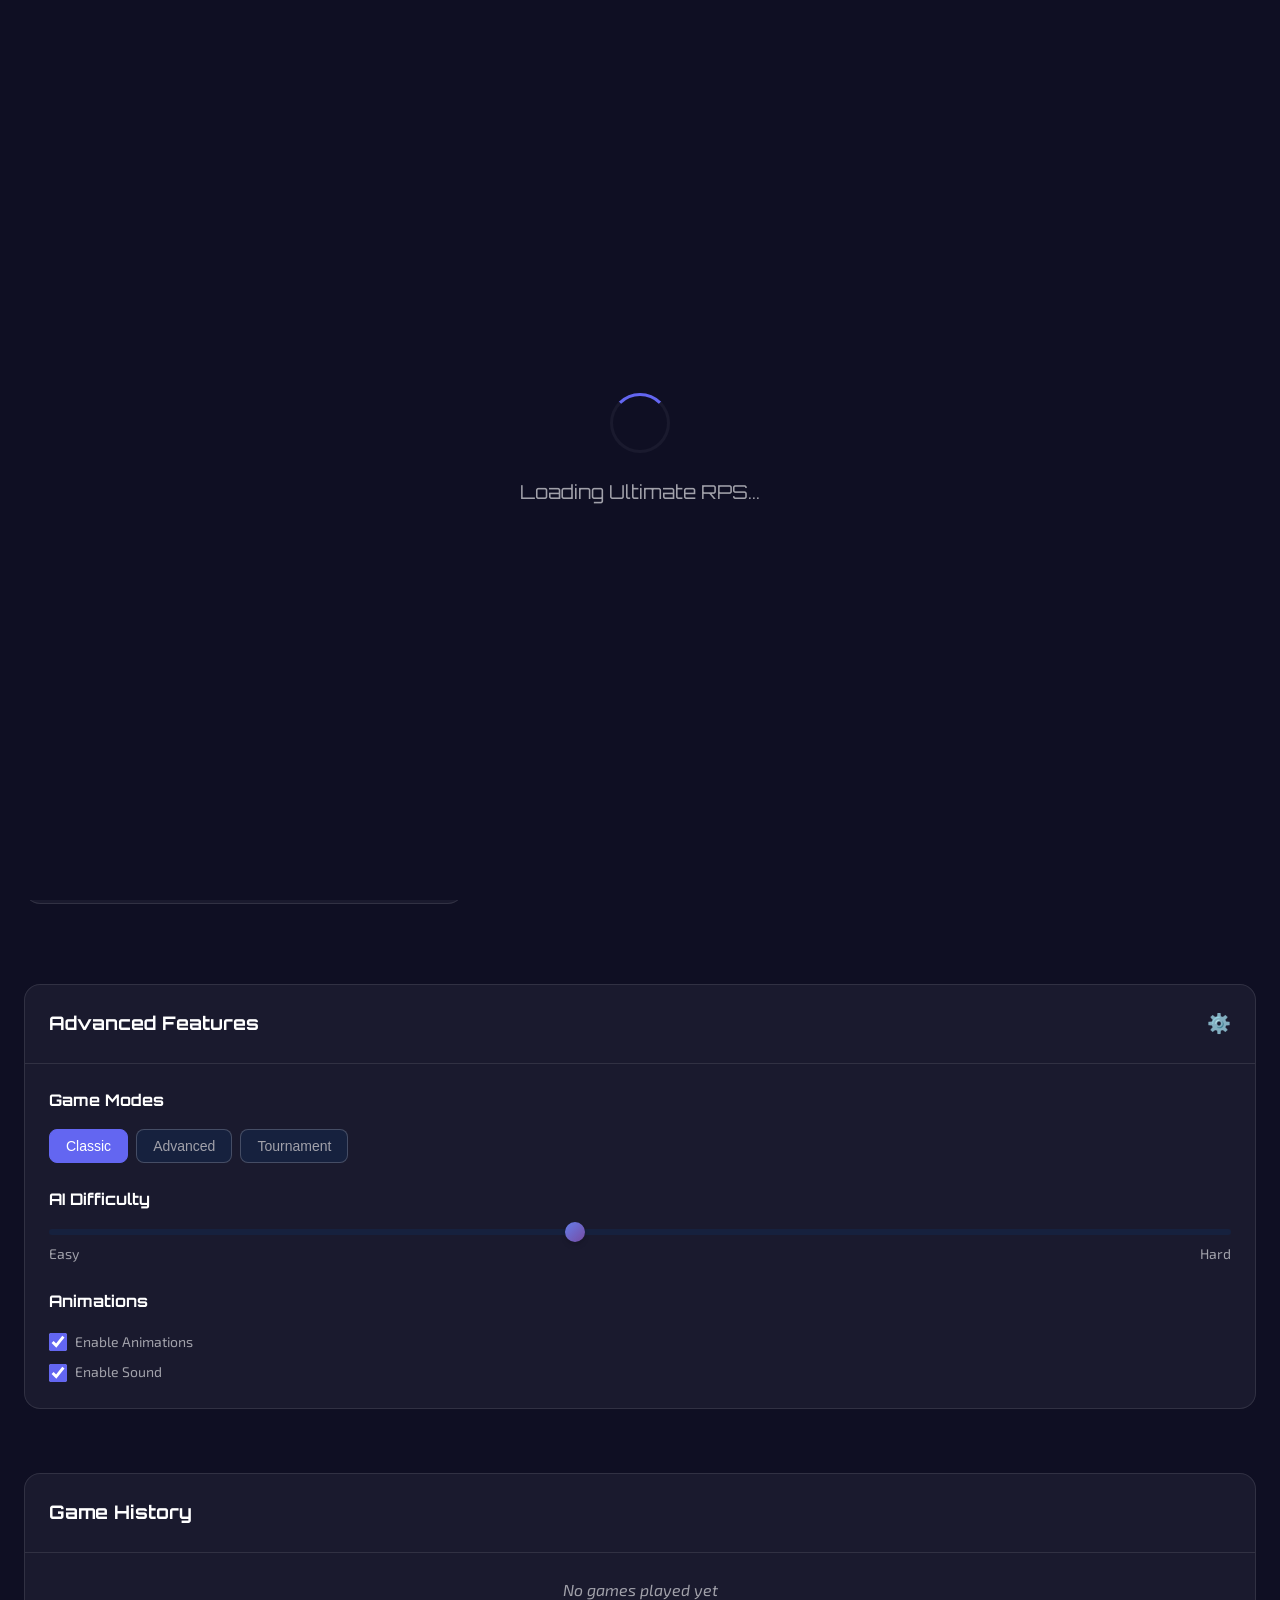
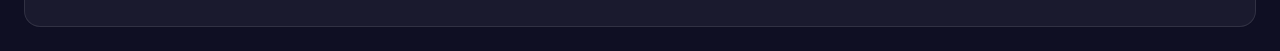
==== commit 9bc60516: "Merge pull request #1 from Believe-Bratt/cursor/build-advanced-rock-paper-scissors-game-b88e Build a" ====
--- a/index.html
+++ b/index.html
@@ -3,303 +3,197 @@
 <head>
     <meta charset="UTF-8">
     <meta name="viewport" content="width=device-width, initial-scale=1.0">
-    <meta name="description" content="The most advanced Rock Paper Scissors game with AI, tournaments, and stunning visuals">
-    <title>Advanced Rock Paper Scissors Arena</title>
+    <meta name="description" content="The most advanced Rock Paper Scissors game with AI, animations, and modern features">
+    <title>Ultimate Rock Paper Scissors - Advanced Edition</title>
     <link rel="stylesheet" href="styles.css">
     <link rel="preconnect" href="https://fonts.googleapis.com">
     <link rel="preconnect" href="https://fonts.gstatic.com" crossorigin>
-    <link href="https://fonts.googleapis.com/css2?family=Orbitron:wght@400;700;900&family=Roboto:wght@300;400;500&display=swap" rel="stylesheet">
-    <link rel="stylesheet" href="https://cdnjs.cloudflare.com/ajax/libs/font-awesome/6.0.0/css/all.min.css">
+    <link href="https://fonts.googleapis.com/css2?family=Orbitron:wght@400;700;900&family=Exo+2:wght@300;400;600&display=swap" rel="stylesheet">
+    <link rel="icon" type="image/svg+xml" href="data:image/svg+xml,<svg xmlns='http://www.w3.org/2000/svg' viewBox='0 0 100 100'><text y='.9em' font-size='90'>✂️</text></svg>">
 </head>
 <body>
-    <div id="particles-container"></div>
-    
-    <header class="game-header">
-        <div class="header-content">
+    <div class="game-container">
+        <!-- Header Section -->
+        <header class="game-header">
             <h1 class="game-title">
-                <i class="fas fa-bolt"></i>
-                RPS ARENA
-                <i class="fas fa-bolt"></i>
+                <span class="title-main">Ultimate</span>
+                <span class="title-sub">Rock Paper Scissors</span>
+                <span class="title-version">Advanced Edition</span>
             </h1>
-            <div class="theme-switcher">
-                <button id="theme-toggle" aria-label="Switch theme">
-                    <i class="fas fa-moon"></i>
+            <div class="game-stats">
+                <div class="stat-item">
+                    <span class="stat-label">Wins</span>
+                    <span class="stat-value" id="wins">0</span>
+                </div>
+                <div class="stat-item">
+                    <span class="stat-label">Losses</span>
+                    <span class="stat-value" id="losses">0</span>
+                </div>
+                <div class="stat-item">
+                    <span class="stat-label">Ties</span>
+                    <span class="stat-value" id="ties">0</span>
+                </div>
+                <div class="stat-item">
+                    <span class="stat-label">Win Rate</span>
+                    <span class="stat-value" id="winRate">0%</span>
+                </div>
+            </div>
+        </header>
+
+        <!-- Game Arena -->
+        <main class="game-arena">
+            <!-- Player Section -->
+            <section class="player-section">
+                <h2 class="section-title">You</h2>
+                <div class="choice-display" id="playerChoice">
+                    <div class="choice-placeholder">Choose your weapon!</div>
+                </div>
+                <div class="choice-buttons">
+                    <button class="choice-btn rock" data-choice="rock" aria-label="Choose Rock">
+                        <div class="choice-icon">🪨</div>
+                        <span class="choice-text">Rock</span>
+                    </button>
+                    <button class="choice-btn paper" data-choice="paper" aria-label="Choose Paper">
+                        <div class="choice-icon">📄</div>
+                        <span class="choice-text">Paper</span>
+                    </button>
+                    <button class="choice-btn scissors" data-choice="scissors" aria-label="Choose Scissors">
+                        <div class="choice-icon">✂️</div>
+                        <span class="choice-text">Scissors</span>
+                    </button>
+                </div>
+            </section>
+
+            <!-- Battle Zone -->
+            <section class="battle-zone">
+                <div class="vs-display">
+                    <div class="vs-text">VS</div>
+                    <div class="battle-animation" id="battleAnimation"></div>
+                </div>
+                <div class="result-display" id="resultDisplay">
+                    <div class="result-text">Ready to battle?</div>
+                    <div class="result-subtext">Choose your weapon to begin!</div>
+                </div>
+                <div class="game-controls">
+                    <button class="control-btn primary" id="playAgainBtn" style="display: none;">
+                        <span class="btn-text">Play Again</span>
+                        <span class="btn-icon">🔄</span>
+                    </button>
+                    <button class="control-btn secondary" id="resetBtn">
+                        <span class="btn-text">Reset Stats</span>
+                        <span class="btn-icon">🔄</span>
+                    </button>
+                </div>
+            </section>
+
+            <!-- AI Section -->
+            <section class="ai-section">
+                <h2 class="section-title">AI Opponent</h2>
+                <div class="ai-info">
+                    <div class="ai-avatar">
+                        <div class="ai-avatar-icon">🤖</div>
+                        <div class="ai-level">Level: <span id="aiLevel">Adaptive</span></div>
+                    </div>
+                    <div class="ai-stats">
+                        <div class="ai-stat">
+                            <span class="ai-stat-label">Strategy</span>
+                            <span class="ai-stat-value" id="aiStrategy">Learning</span>
+                        </div>
+                        <div class="ai-stat">
+                            <span class="ai-stat-label">Confidence</span>
+                            <span class="ai-stat-value" id="aiConfidence">85%</span>
+                        </div>
+                    </div>
+                </div>
+                <div class="choice-display" id="aiChoice">
+                    <div class="choice-placeholder">AI is thinking...</div>
+                </div>
+            </section>
+        </main>
+
+        <!-- Advanced Features Panel -->
+        <aside class="features-panel">
+            <div class="panel-header">
+                <h3>Advanced Features</h3>
+                <button class="panel-toggle" id="panelToggle" aria-label="Toggle advanced features">
+                    <span class="toggle-icon">⚙️</span>
                 </button>
             </div>
+            <div class="panel-content" id="panelContent">
+                <div class="feature-group">
+                    <h4>Game Modes</h4>
+                    <div class="mode-selector">
+                        <button class="mode-btn active" data-mode="classic">Classic</button>
+                        <button class="mode-btn" data-mode="advanced">Advanced</button>
+                        <button class="mode-btn" data-mode="tournament">Tournament</button>
+                    </div>
+                </div>
+                <div class="feature-group">
+                    <h4>AI Difficulty</h4>
+                    <div class="difficulty-slider">
+                        <input type="range" id="aiDifficulty" min="1" max="10" value="5" class="slider">
+                        <div class="slider-labels">
+                            <span>Easy</span>
+                            <span>Hard</span>
+                        </div>
+                    </div>
+                </div>
+                <div class="feature-group">
+                    <h4>Animations</h4>
+                    <div class="animation-controls">
+                        <label class="control-label">
+                            <input type="checkbox" id="enableAnimations" checked>
+                            <span class="control-text">Enable Animations</span>
+                        </label>
+                        <label class="control-label">
+                            <input type="checkbox" id="enableSound" checked>
+                            <span class="control-text">Enable Sound</span>
+                        </label>
+                    </div>
+                </div>
+            </div>
+        </aside>
+
+        <!-- Game History -->
+        <section class="game-history">
+            <h3>Game History</h3>
+            <div class="history-container" id="gameHistory">
+                <div class="history-placeholder">No games played yet</div>
+            </div>
+        </section>
+    </div>
+
+    <!-- Modals -->
+    <div class="modal-overlay" id="modalOverlay">
+        <div class="modal" id="resultModal">
+            <div class="modal-header">
+                <h2 id="modalTitle">Game Result</h2>
+                <button class="modal-close" id="modalClose">&times;</button>
+            </div>
+            <div class="modal-content" id="modalContent">
+                <!-- Modal content will be dynamically populated -->
+            </div>
         </div>
-    </header>
-
-    <main class="game-container">
-        <!-- Navigation Menu -->
-        <nav class="game-nav">
-            <button class="nav-btn active" data-mode="classic">
-                <i class="fas fa-play"></i>
-                Classic
-            </button>
-            <button class="nav-btn" data-mode="tournament">
-                <i class="fas fa-trophy"></i>
-                Tournament
-            </button>
-            <button class="nav-btn" data-mode="ai-battle">
-                <i class="fas fa-robot"></i>
-                AI Battle
-            </button>
-            <button class="nav-btn" data-mode="statistics">
-                <i class="fas fa-chart-bar"></i>
-                Stats
-            </button>
-            <button class="nav-btn" data-mode="settings">
-                <i class="fas fa-cog"></i>
-                Settings
-            </button>
-        </nav>
-
-        <!-- Game Modes -->
-        <section id="classic-mode" class="game-mode active">
-            <div class="score-board">
-                <div class="player-score">
-                    <h3>You</h3>
-                    <span id="player-score">0</span>
-                    <div class="streak" id="player-streak"></div>
-                </div>
-                <div class="vs-indicator">
-                    <span>VS</span>
-                    <div class="round-counter">Round <span id="current-round">1</span></div>
-                </div>
-                <div class="ai-score">
-                    <h3 id="ai-name">AI Opponent</h3>
-                    <span id="ai-score">0</span>
-                    <div class="streak" id="ai-streak"></div>
-                </div>
-            </div>
-
-            <div class="battle-arena">
-                <div class="player-side">
-                    <div class="choice-display" id="player-choice-display">
-                        <i class="fas fa-question"></i>
-                    </div>
-                    <div class="choice-label">Your Choice</div>
-                </div>
-
-                <div class="battle-center">
-                    <div class="battle-animation" id="battle-animation"></div>
-                    <div class="result-display" id="result-display"></div>
-                    <div class="countdown" id="countdown"></div>
-                </div>
-
-                <div class="ai-side">
-                    <div class="choice-display" id="ai-choice-display">
-                        <i class="fas fa-question"></i>
-                    </div>
-                    <div class="choice-label">AI Choice</div>
-                </div>
-            </div>
-
-            <div class="controls">
-                <div class="choice-buttons">
-                    <button class="choice-btn" data-choice="rock" aria-label="Choose Rock">
-                        <i class="fas fa-hand-rock"></i>
-                        <span>Rock</span>
-                        <div class="choice-description">Crushes Scissors</div>
-                    </button>
-                    <button class="choice-btn" data-choice="paper" aria-label="Choose Paper">
-                        <i class="fas fa-hand-paper"></i>
-                        <span>Paper</span>
-                        <div class="choice-description">Covers Rock</div>
-                    </button>
-                    <button class="choice-btn" data-choice="scissors" aria-label="Choose Scissors">
-                        <i class="fas fa-hand-scissors"></i>
-                        <span>Scissors</span>
-                        <div class="choice-description">Cuts Paper</div>
-                    </button>
-                </div>
-
-                <div class="game-controls">
-                    <button id="reset-game" class="control-btn">
-                        <i class="fas fa-redo"></i>
-                        Reset Game
-                    </button>
-                    <button id="auto-play" class="control-btn">
-                        <i class="fas fa-play"></i>
-                        Auto Play
-                    </button>
-                    <select id="ai-difficulty" class="difficulty-select">
-                        <option value="easy">Easy AI</option>
-                        <option value="medium" selected>Medium AI</option>
-                        <option value="hard">Hard AI</option>
-                        <option value="expert">Expert AI</option>
-                        <option value="adaptive">Adaptive AI</option>
-                    </select>
-                </div>
-            </div>
-        </section>
-
-        <!-- Tournament Mode -->
-        <section id="tournament-mode" class="game-mode">
-            <div class="tournament-bracket">
-                <h2>Championship Tournament</h2>
-                <div class="bracket-container" id="bracket-container">
-                    <!-- Tournament bracket will be generated here -->
-                </div>
-                <div class="tournament-controls">
-                    <button id="start-tournament" class="tournament-btn">
-                        <i class="fas fa-flag"></i>
-                        Start Tournament
-                    </button>
-                    <select id="tournament-size">
-                        <option value="4">4 Players</option>
-                        <option value="8" selected>8 Players</option>
-                        <option value="16">16 Players</option>
-                    </select>
-                </div>
-            </div>
-        </section>
-
-        <!-- AI Battle Mode -->
-        <section id="ai-battle-mode" class="game-mode">
-            <div class="ai-battle-setup">
-                <h2>AI Battle Arena</h2>
-                <div class="ai-selection">
-                    <div class="ai-fighter">
-                        <h3>Fighter 1</h3>
-                        <select id="ai1-type">
-                            <option value="random">Random AI</option>
-                            <option value="pattern">Pattern AI</option>
-                            <option value="counter">Counter AI</option>
-                            <option value="adaptive">Adaptive AI</option>
-                            <option value="neural">Neural AI</option>
-                        </select>
-                        <div class="ai-stats" id="ai1-stats"></div>
-                    </div>
-                    <div class="vs-divider">VS</div>
-                    <div class="ai-fighter">
-                        <h3>Fighter 2</h3>
-                        <select id="ai2-type">
-                            <option value="random">Random AI</option>
-                            <option value="pattern">Pattern AI</option>
-                            <option value="counter" selected>Counter AI</option>
-                            <option value="adaptive">Adaptive AI</option>
-                            <option value="neural">Neural AI</option>
-                        </select>
-                        <div class="ai-stats" id="ai2-stats"></div>
-                    </div>
-                </div>
-                <button id="start-ai-battle" class="ai-battle-btn">
-                    <i class="fas fa-swords"></i>
-                    Start AI Battle
-                </button>
-            </div>
-            <div class="ai-battle-results" id="ai-battle-results"></div>
-        </section>
-
-        <!-- Statistics Mode -->
-        <section id="statistics-mode" class="game-mode">
-            <div class="stats-container">
-                <h2>Game Statistics</h2>
-                <div class="stats-grid">
-                    <div class="stat-card">
-                        <h3>Total Games</h3>
-                        <span id="total-games">0</span>
-                    </div>
-                    <div class="stat-card">
-                        <h3>Win Rate</h3>
-                        <span id="win-rate">0%</span>
-                    </div>
-                    <div class="stat-card">
-                        <h3>Best Streak</h3>
-                        <span id="best-streak">0</span>
-                    </div>
-                    <div class="stat-card">
-                        <h3>Favorite Choice</h3>
-                        <span id="favorite-choice">-</span>
-                    </div>
-                </div>
-                <div class="charts-container">
-                    <div class="chart" id="choice-distribution-chart">
-                        <h3>Choice Distribution</h3>
-                        <canvas id="choice-chart"></canvas>
-                    </div>
-                    <div class="chart" id="performance-chart">
-                        <h3>Performance Over Time</h3>
-                        <canvas id="performance-timeline"></canvas>
-                    </div>
-                </div>
-            </div>
-        </section>
-
-        <!-- Settings Mode -->
-        <section id="settings-mode" class="game-mode">
-            <div class="settings-container">
-                <h2>Game Settings</h2>
-                <div class="settings-grid">
-                    <div class="setting-group">
-                        <h3>Visual Settings</h3>
-                        <div class="setting-item">
-                            <label for="particle-effects">Particle Effects</label>
-                            <input type="checkbox" id="particle-effects" checked>
-                        </div>
-                        <div class="setting-item">
-                            <label for="sound-effects">Sound Effects</label>
-                            <input type="checkbox" id="sound-effects" checked>
-                        </div>
-                        <div class="setting-item">
-                            <label for="animations">Animations</label>
-                            <input type="checkbox" id="animations" checked>
-                        </div>
-                    </div>
-                    <div class="setting-group">
-                        <h3>Game Settings</h3>
-                        <div class="setting-item">
-                            <label for="round-limit">Round Limit</label>
-                            <select id="round-limit">
-                                <option value="0">Unlimited</option>
-                                <option value="5">Best of 5</option>
-                                <option value="10" selected>Best of 10</option>
-                                <option value="20">Best of 20</option>
-                            </select>
-                        </div>
-                        <div class="setting-item">
-                            <label for="countdown-timer">Countdown Timer</label>
-                            <select id="countdown-timer">
-                                <option value="3">3 seconds</option>
-                                <option value="5" selected>5 seconds</option>
-                                <option value="10">10 seconds</option>
-                                <option value="0">No timer</option>
-                            </select>
-                        </div>
-                    </div>
-                    <div class="setting-group">
-                        <h3>Data Management</h3>
-                        <button id="export-stats" class="setting-btn">
-                            <i class="fas fa-download"></i>
-                            Export Statistics
-                        </button>
-                        <button id="clear-stats" class="setting-btn danger">
-                            <i class="fas fa-trash"></i>
-                            Clear All Data
-                        </button>
-                    </div>
-                </div>
-            </div>
-        </section>
-    </main>
-
-    <!-- Achievement System -->
-    <div class="achievement-toast" id="achievement-toast">
-        <i class="fas fa-trophy"></i>
-        <span id="achievement-text"></span>
     </div>
 
-    <!-- Sound Effects -->
-    <audio id="sound-win" preload="auto">
-        <source src="[data-uri]" type="audio/wav">
+    <!-- Audio Elements -->
+    <audio id="choiceSound" preload="auto">
+        <source src="[data-uri]" type="audio/wav">
     </audio>
-    <audio id="sound-lose" preload="auto">
-        <source src="[data-uri]" type="audio/wav">
+    <audio id="winSound" preload="auto">
+        <source src="[data-uri]" type="audio/wav">
     </audio>
-    <audio id="sound-draw" preload="auto">
-        <source src="[data-uri]" type="audio/wav">
+    <audio id="loseSound" preload="auto">
+        <source src="[data-uri]" type="audio/wav">
     </audio>
+
+    <!-- Loading Screen -->
+    <div class="loading-screen" id="loadingScreen">
+        <div class="loading-content">
+            <div class="loading-spinner"></div>
+            <div class="loading-text">Loading Ultimate RPS...</div>
+        </div>
+    </div>
 
     <script src="script.js"></script>
 </body>
--- a/styles.css
+++ b/styles.css
@@ -1,57 +1,78 @@
-/* CSS Custom Properties for Theme Management */
-:root {
-    --primary-color: #667eea;
-    --secondary-color: #764ba2;
-    --accent-color: #f093fb;
-    --success-color: #4ecdc4;
-    --warning-color: #fce38a;
-    --danger-color: #ff6b6b;
-    --background-primary: #0f0f23;
-    --background-secondary: #1a1a3a;
-    --background-tertiary: #2d2d5a;
-    --text-primary: #ffffff;
-    --text-secondary: #a0a0c4;
-    --text-muted: #6a6a8a;
-    --border-color: rgba(255, 255, 255, 0.1);
-    --shadow-primary: 0 8px 32px rgba(102, 126, 234, 0.3);
-    --shadow-secondary: 0 4px 16px rgba(0, 0, 0, 0.5);
-    --border-radius: 12px;
-    --transition-fast: 0.2s ease-in-out;
-    --transition-medium: 0.4s ease-in-out;
-    --transition-slow: 0.6s ease-in-out;
-}
-
-/* Light Theme */
-body.light-theme {
-    --background-primary: #f8fafc;
-    --background-secondary: #ffffff;
-    --background-tertiary: #e2e8f0;
-    --text-primary: #1a202c;
-    --text-secondary: #4a5568;
-    --text-muted: #718096;
-    --border-color: rgba(0, 0, 0, 0.1);
-    --shadow-primary: 0 8px 32px rgba(102, 126, 234, 0.2);
-    --shadow-secondary: 0 4px 16px rgba(0, 0, 0, 0.1);
-}
-
-/* Base Styles */
+/* Reset and Base Styles */
 * {
     margin: 0;
     padding: 0;
     box-sizing: border-box;
 }
 
+:root {
+    /* Color Palette */
+    --primary-color: #6366f1;
+    --primary-dark: #4f46e5;
+    --secondary-color: #ec4899;
+    --accent-color: #f59e0b;
+    --success-color: #10b981;
+    --danger-color: #ef4444;
+    --warning-color: #f59e0b;
+    
+    /* Neutral Colors */
+    --bg-primary: #0f0f23;
+    --bg-secondary: #1a1a2e;
+    --bg-tertiary: #16213e;
+    --text-primary: #ffffff;
+    --text-secondary: #a1a1aa;
+    --text-muted: #71717a;
+    
+    /* Gradients */
+    --gradient-primary: linear-gradient(135deg, #667eea 0%, #764ba2 100%);
+    --gradient-secondary: linear-gradient(135deg, #f093fb 0%, #f5576c 100%);
+    --gradient-accent: linear-gradient(135deg, #4facfe 0%, #00f2fe 100%);
+    --gradient-success: linear-gradient(135deg, #43e97b 0%, #38f9d7 100%);
+    --gradient-danger: linear-gradient(135deg, #fa709a 0%, #fee140 100%);
+    
+    /* Shadows */
+    --shadow-sm: 0 1px 2px 0 rgba(0, 0, 0, 0.05);
+    --shadow-md: 0 4px 6px -1px rgba(0, 0, 0, 0.1), 0 2px 4px -1px rgba(0, 0, 0, 0.06);
+    --shadow-lg: 0 10px 15px -3px rgba(0, 0, 0, 0.1), 0 4px 6px -2px rgba(0, 0, 0, 0.05);
+    --shadow-xl: 0 20px 25px -5px rgba(0, 0, 0, 0.1), 0 10px 10px -5px rgba(0, 0, 0, 0.04);
+    --shadow-glow: 0 0 20px rgba(99, 102, 241, 0.3);
+    
+    /* Typography */
+    --font-primary: 'Orbitron', monospace;
+    --font-secondary: 'Exo 2', sans-serif;
+    
+    /* Spacing */
+    --spacing-xs: 0.25rem;
+    --spacing-sm: 0.5rem;
+    --spacing-md: 1rem;
+    --spacing-lg: 1.5rem;
+    --spacing-xl: 2rem;
+    --spacing-2xl: 3rem;
+    
+    /* Border Radius */
+    --radius-sm: 0.375rem;
+    --radius-md: 0.5rem;
+    --radius-lg: 0.75rem;
+    --radius-xl: 1rem;
+    --radius-2xl: 1.5rem;
+    
+    /* Transitions */
+    --transition-fast: 0.15s ease-in-out;
+    --transition-normal: 0.3s ease-in-out;
+    --transition-slow: 0.5s ease-in-out;
+}
+
+/* Base Styles */
 body {
-    font-family: 'Roboto', sans-serif;
-    background: var(--background-primary);
-    color: var(--text-primary);
+    font-family: var(--font-secondary);
+    background: var(--bg-primary);
+    color: var(--text-primary);
+    line-height: 1.6;
+    overflow-x: hidden;
     min-height: 100vh;
-    overflow-x: hidden;
     position: relative;
-    transition: all var(--transition-medium);
-}
-
-/* Animated Background */
+}
+
 body::before {
     content: '';
     position: fixed;
@@ -59,1021 +80,807 @@
     left: 0;
     width: 100%;
     height: 100%;
-    background: linear-gradient(45deg, 
-        var(--primary-color), 
-        var(--secondary-color), 
-        var(--accent-color));
-    background-size: 400% 400%;
-    animation: gradientShift 15s ease infinite;
-    opacity: 0.05;
-    z-index: -2;
-}
-
-@keyframes gradientShift {
-    0% { background-position: 0% 50%; }
-    50% { background-position: 100% 50%; }
-    100% { background-position: 0% 50%; }
-}
-
-/* Particle System */
-#particles-container {
+    background: 
+        radial-gradient(circle at 20% 80%, rgba(99, 102, 241, 0.1) 0%, transparent 50%),
+        radial-gradient(circle at 80% 20%, rgba(236, 72, 153, 0.1) 0%, transparent 50%),
+        radial-gradient(circle at 40% 40%, rgba(245, 158, 11, 0.05) 0%, transparent 50%);
+    pointer-events: none;
+    z-index: -1;
+}
+
+/* Loading Screen */
+.loading-screen {
     position: fixed;
     top: 0;
     left: 0;
     width: 100%;
     height: 100%;
-    pointer-events: none;
-    z-index: -1;
-}
-
-.particle {
-    position: absolute;
-    width: 4px;
-    height: 4px;
-    background: var(--accent-color);
+    background: var(--bg-primary);
+    display: flex;
+    align-items: center;
+    justify-content: center;
+    z-index: 9999;
+    transition: opacity var(--transition-slow);
+}
+
+.loading-content {
+    text-align: center;
+}
+
+.loading-spinner {
+    width: 60px;
+    height: 60px;
+    border: 3px solid var(--bg-secondary);
+    border-top: 3px solid var(--primary-color);
     border-radius: 50%;
-    opacity: 0.6;
-    animation: float 6s ease-in-out infinite;
-}
-
-@keyframes float {
-    0%, 100% { transform: translateY(0px) rotate(0deg); opacity: 0; }
-    25% { opacity: 0.8; }
-    50% { transform: translateY(-20px) rotate(180deg); opacity: 1; }
-    75% { opacity: 0.8; }
+    animation: spin 1s linear infinite;
+    margin: 0 auto var(--spacing-lg);
+}
+
+.loading-text {
+    font-family: var(--font-primary);
+    font-size: 1.2rem;
+    color: var(--text-secondary);
+    animation: pulse 2s ease-in-out infinite;
+}
+
+@keyframes spin {
+    0% { transform: rotate(0deg); }
+    100% { transform: rotate(360deg); }
+}
+
+@keyframes pulse {
+    0%, 100% { opacity: 0.6; }
+    50% { opacity: 1; }
+}
+
+/* Game Container */
+.game-container {
+    max-width: 1400px;
+    margin: 0 auto;
+    padding: var(--spacing-lg);
+    min-height: 100vh;
+    display: flex;
+    flex-direction: column;
+    gap: var(--spacing-xl);
 }
 
 /* Header Styles */
 .game-header {
-    background: var(--background-secondary);
-    backdrop-filter: blur(10px);
-    border-bottom: 1px solid var(--border-color);
-    padding: 1rem 0;
-    position: sticky;
-    top: 0;
-    z-index: 100;
-}
-
-.header-content {
-    max-width: 1200px;
-    margin: 0 auto;
-    display: flex;
-    justify-content: space-between;
-    align-items: center;
-    padding: 0 2rem;
+    text-align: center;
+    margin-bottom: var(--spacing-2xl);
 }
 
 .game-title {
-    font-family: 'Orbitron', monospace;
-    font-size: 2.5rem;
+    font-family: var(--font-primary);
     font-weight: 900;
-    background: linear-gradient(135deg, var(--primary-color), var(--accent-color));
+    font-size: clamp(2rem, 5vw, 4rem);
+    margin-bottom: var(--spacing-lg);
+    background: var(--gradient-primary);
     -webkit-background-clip: text;
     -webkit-text-fill-color: transparent;
     background-clip: text;
-    text-shadow: 0 0 30px rgba(102, 126, 234, 0.5);
-    animation: titleGlow 3s ease-in-out infinite alternate;
-}
-
-@keyframes titleGlow {
-    0% { filter: brightness(1); }
-    100% { filter: brightness(1.2); }
-}
-
-.theme-switcher button {
-    background: var(--background-tertiary);
-    border: 1px solid var(--border-color);
-    color: var(--text-primary);
-    padding: 0.75rem;
-    border-radius: 50%;
+    position: relative;
+}
+
+.game-title::after {
+    content: '';
+    position: absolute;
+    bottom: -10px;
+    left: 50%;
+    transform: translateX(-50%);
+    width: 100px;
+    height: 3px;
+    background: var(--gradient-primary);
+    border-radius: 2px;
+}
+
+.title-main {
+    display: block;
+    font-size: 0.8em;
+    color: var(--accent-color);
+    -webkit-text-fill-color: var(--accent-color);
+}
+
+.title-sub {
+    display: block;
+    font-size: 1.2em;
+}
+
+.title-version {
+    display: block;
+    font-size: 0.4em;
+    color: var(--text-secondary);
+    -webkit-text-fill-color: var(--text-secondary);
+    font-weight: 400;
+}
+
+.game-stats {
+    display: grid;
+    grid-template-columns: repeat(auto-fit, minmax(120px, 1fr));
+    gap: var(--spacing-md);
+    max-width: 600px;
+    margin: 0 auto;
+}
+
+.stat-item {
+    background: var(--bg-secondary);
+    padding: var(--spacing-md);
+    border-radius: var(--radius-lg);
+    border: 1px solid rgba(255, 255, 255, 0.1);
+    backdrop-filter: blur(10px);
+    transition: transform var(--transition-fast);
+}
+
+.stat-item:hover {
+    transform: translateY(-2px);
+}
+
+.stat-label {
+    display: block;
+    font-size: 0.875rem;
+    color: var(--text-secondary);
+    margin-bottom: var(--spacing-xs);
+}
+
+.stat-value {
+    display: block;
+    font-family: var(--font-primary);
+    font-size: 1.5rem;
+    font-weight: 700;
+    color: var(--text-primary);
+}
+
+/* Game Arena */
+.game-arena {
+    display: grid;
+    grid-template-columns: 1fr auto 1fr;
+    gap: var(--spacing-xl);
+    align-items: center;
+    margin-bottom: var(--spacing-2xl);
+}
+
+/* Player and AI Sections */
+.player-section,
+.ai-section {
+    background: var(--bg-secondary);
+    padding: var(--spacing-xl);
+    border-radius: var(--radius-xl);
+    border: 1px solid rgba(255, 255, 255, 0.1);
+    backdrop-filter: blur(10px);
+    transition: transform var(--transition-normal);
+}
+
+.player-section:hover,
+.ai-section:hover {
+    transform: translateY(-5px);
+}
+
+.section-title {
+    font-family: var(--font-primary);
+    font-size: 1.5rem;
+    margin-bottom: var(--spacing-lg);
+    text-align: center;
+    color: var(--text-primary);
+}
+
+/* Choice Display */
+.choice-display {
+    min-height: 120px;
+    display: flex;
+    align-items: center;
+    justify-content: center;
+    background: var(--bg-tertiary);
+    border-radius: var(--radius-lg);
+    margin-bottom: var(--spacing-lg);
+    border: 2px dashed rgba(255, 255, 255, 0.2);
+    transition: all var(--transition-normal);
+}
+
+.choice-display.has-choice {
+    border-color: var(--primary-color);
+    background: linear-gradient(135deg, var(--bg-tertiary) 0%, rgba(99, 102, 241, 0.1) 100%);
+}
+
+.choice-placeholder {
+    color: var(--text-secondary);
+    font-style: italic;
+    text-align: center;
+}
+
+.choice-icon {
+    font-size: 4rem;
+    margin-bottom: var(--spacing-sm);
+    animation: bounce 0.6s ease-in-out;
+}
+
+@keyframes bounce {
+    0%, 20%, 50%, 80%, 100% {
+        transform: translateY(0);
+    }
+    40% {
+        transform: translateY(-10px);
+    }
+    60% {
+        transform: translateY(-5px);
+    }
+}
+
+/* Choice Buttons */
+.choice-buttons {
+    display: grid;
+    grid-template-columns: repeat(3, 1fr);
+    gap: var(--spacing-md);
+}
+
+.choice-btn {
+    background: var(--bg-tertiary);
+    border: 2px solid transparent;
+    border-radius: var(--radius-lg);
+    padding: var(--spacing-lg);
     cursor: pointer;
-    transition: all var(--transition-fast);
-    font-size: 1.2rem;
-}
-
-.theme-switcher button:hover {
-    background: var(--primary-color);
-    transform: scale(1.1) rotate(180deg);
-    box-shadow: var(--shadow-primary);
-}
-
-/* Main Container */
-.game-container {
-    max-width: 1200px;
-    margin: 0 auto;
-    padding: 2rem;
-    min-height: calc(100vh - 120px);
-}
-
-/* Navigation */
-.game-nav {
-    display: flex;
-    gap: 1rem;
-    margin-bottom: 2rem;
-    padding: 1rem;
-    background: var(--background-secondary);
-    border-radius: var(--border-radius);
-    border: 1px solid var(--border-color);
-    box-shadow: var(--shadow-secondary);
-    overflow-x: auto;
-}
-
-.nav-btn {
-    display: flex;
-    align-items: center;
-    gap: 0.5rem;
-    padding: 1rem 1.5rem;
-    background: transparent;
-    border: 1px solid var(--border-color);
-    color: var(--text-secondary);
-    border-radius: var(--border-radius);
-    cursor: pointer;
-    transition: all var(--transition-fast);
-    font-weight: 500;
-    white-space: nowrap;
+    transition: all var(--transition-normal);
+    display: flex;
+    flex-direction: column;
+    align-items: center;
+    gap: var(--spacing-sm);
     position: relative;
     overflow: hidden;
 }
 
-.nav-btn::before {
+.choice-btn::before {
     content: '';
     position: absolute;
     top: 0;
     left: -100%;
     width: 100%;
     height: 100%;
-    background: linear-gradient(90deg, transparent, rgba(255,255,255,0.1), transparent);
-    transition: left var(--transition-medium);
-}
-
-.nav-btn:hover::before {
+    background: linear-gradient(90deg, transparent, rgba(255, 255, 255, 0.1), transparent);
+    transition: left var(--transition-slow);
+}
+
+.choice-btn:hover::before {
     left: 100%;
 }
 
-.nav-btn:hover {
-    color: var(--text-primary);
+.choice-btn:hover {
+    transform: translateY(-5px);
     border-color: var(--primary-color);
-    transform: translateY(-2px);
-    box-shadow: 0 4px 20px rgba(102, 126, 234, 0.3);
-}
-
-.nav-btn.active {
-    background: linear-gradient(135deg, var(--primary-color), var(--secondary-color));
-    color: white;
-    border-color: transparent;
-    box-shadow: var(--shadow-primary);
-}
-
-/* Game Modes */
-.game-mode {
-    display: none;
-    animation: fadeInUp 0.5s ease-out;
-}
-
-.game-mode.active {
-    display: block;
-}
-
-@keyframes fadeInUp {
-    from {
-        opacity: 0;
-        transform: translateY(30px);
-    }
-    to {
-        opacity: 1;
-        transform: translateY(0);
-    }
-}
-
-/* Score Board */
-.score-board {
-    display: grid;
-    grid-template-columns: 1fr auto 1fr;
-    gap: 2rem;
-    margin-bottom: 3rem;
-    padding: 2rem;
-    background: var(--background-secondary);
-    border-radius: var(--border-radius);
-    border: 1px solid var(--border-color);
-    box-shadow: var(--shadow-secondary);
-}
-
-.player-score, .ai-score {
+    box-shadow: var(--shadow-glow);
+}
+
+.choice-btn.rock:hover {
+    border-color: #ef4444;
+    box-shadow: 0 0 20px rgba(239, 68, 68, 0.3);
+}
+
+.choice-btn.paper:hover {
+    border-color: #3b82f6;
+    box-shadow: 0 0 20px rgba(59, 130, 246, 0.3);
+}
+
+.choice-btn.scissors:hover {
+    border-color: #10b981;
+    box-shadow: 0 0 20px rgba(16, 185, 129, 0.3);
+}
+
+.choice-btn.selected {
+    border-color: var(--accent-color);
+    background: linear-gradient(135deg, var(--bg-tertiary) 0%, rgba(245, 158, 11, 0.2) 100%);
+    transform: scale(1.05);
+}
+
+.choice-text {
+    font-family: var(--font-primary);
+    font-weight: 600;
+    color: var(--text-primary);
+}
+
+/* Battle Zone */
+.battle-zone {
     text-align: center;
-    padding: 1.5rem;
-    background: var(--background-tertiary);
-    border-radius: var(--border-radius);
-    border: 1px solid var(--border-color);
+    padding: var(--spacing-xl);
+}
+
+.vs-display {
+    margin-bottom: var(--spacing-lg);
+}
+
+.vs-text {
+    font-family: var(--font-primary);
+    font-size: 3rem;
+    font-weight: 900;
+    background: var(--gradient-secondary);
+    -webkit-background-clip: text;
+    -webkit-text-fill-color: transparent;
+    background-clip: text;
+    animation: pulse 2s ease-in-out infinite;
+}
+
+.battle-animation {
+    height: 60px;
+    margin-top: var(--spacing-md);
+}
+
+.result-display {
+    margin-bottom: var(--spacing-lg);
+}
+
+.result-text {
+    font-family: var(--font-primary);
+    font-size: 1.5rem;
+    font-weight: 700;
+    margin-bottom: var(--spacing-sm);
+}
+
+.result-subtext {
+    color: var(--text-secondary);
+    font-size: 1rem;
+}
+
+/* Game Controls */
+.game-controls {
+    display: flex;
+    gap: var(--spacing-md);
+    justify-content: center;
+    flex-wrap: wrap;
+}
+
+.control-btn {
+    padding: var(--spacing-md) var(--spacing-lg);
+    border: none;
+    border-radius: var(--radius-lg);
+    font-family: var(--font-primary);
+    font-weight: 600;
+    cursor: pointer;
+    transition: all var(--transition-normal);
+    display: flex;
+    align-items: center;
+    gap: var(--spacing-sm);
     position: relative;
     overflow: hidden;
 }
 
-.player-score h3, .ai-score h3 {
+.control-btn.primary {
+    background: var(--gradient-primary);
+    color: white;
+}
+
+.control-btn.secondary {
+    background: var(--bg-tertiary);
+    color: var(--text-primary);
+    border: 1px solid rgba(255, 255, 255, 0.2);
+}
+
+.control-btn:hover {
+    transform: translateY(-2px);
+    box-shadow: var(--shadow-lg);
+}
+
+.control-btn:active {
+    transform: translateY(0);
+}
+
+/* AI Section Specific Styles */
+.ai-info {
+    display: flex;
+    align-items: center;
+    gap: var(--spacing-lg);
+    margin-bottom: var(--spacing-lg);
+    padding: var(--spacing-md);
+    background: var(--bg-tertiary);
+    border-radius: var(--radius-lg);
+}
+
+.ai-avatar {
+    text-align: center;
+}
+
+.ai-avatar-icon {
+    font-size: 2rem;
+    margin-bottom: var(--spacing-xs);
+}
+
+.ai-level {
+    font-size: 0.875rem;
+    color: var(--text-secondary);
+}
+
+.ai-stats {
+    flex: 1;
+    display: flex;
+    flex-direction: column;
+    gap: var(--spacing-sm);
+}
+
+.ai-stat {
+    display: flex;
+    justify-content: space-between;
+    align-items: center;
+}
+
+.ai-stat-label {
+    font-size: 0.875rem;
+    color: var(--text-secondary);
+}
+
+.ai-stat-value {
+    font-family: var(--font-primary);
+    font-weight: 600;
+    color: var(--text-primary);
+}
+
+/* Features Panel */
+.features-panel {
+    background: var(--bg-secondary);
+    border-radius: var(--radius-xl);
+    border: 1px solid rgba(255, 255, 255, 0.1);
+    backdrop-filter: blur(10px);
+    margin-bottom: var(--spacing-xl);
+}
+
+.panel-header {
+    display: flex;
+    justify-content: space-between;
+    align-items: center;
+    padding: var(--spacing-lg);
+    border-bottom: 1px solid rgba(255, 255, 255, 0.1);
+}
+
+.panel-header h3 {
+    font-family: var(--font-primary);
+    color: var(--text-primary);
+}
+
+.panel-toggle {
+    background: none;
+    border: none;
+    color: var(--text-secondary);
+    cursor: pointer;
     font-size: 1.2rem;
-    margin-bottom: 0.5rem;
-    color: var(--text-secondary);
-}
-
-.player-score span, .ai-score span {
-    font-family: 'Orbitron', monospace;
-    font-size: 3rem;
-    font-weight: 700;
-    color: var(--primary-color);
-    text-shadow: 0 0 20px rgba(102, 126, 234, 0.5);
-}
-
-.vs-indicator {
-    display: flex;
-    flex-direction: column;
-    align-items: center;
-    justify-content: center;
-    gap: 1rem;
-    font-family: 'Orbitron', monospace;
-    font-size: 2rem;
-    font-weight: 700;
-    color: var(--accent-color);
-    text-shadow: 0 0 20px rgba(240, 147, 251, 0.5);
-}
-
-.round-counter {
-    font-size: 1rem;
-    color: var(--text-secondary);
-    padding: 0.5rem 1rem;
-    background: var(--background-tertiary);
-    border-radius: var(--border-radius);
-    border: 1px solid var(--border-color);
-}
-
-.streak {
-    margin-top: 0.5rem;
-    font-size: 0.9rem;
-    color: var(--warning-color);
-    font-weight: 500;
-}
-
-/* Battle Arena */
-.battle-arena {
+    transition: color var(--transition-fast);
+}
+
+.panel-toggle:hover {
+    color: var(--text-primary);
+}
+
+.panel-content {
+    padding: var(--spacing-lg);
     display: grid;
-    grid-template-columns: 1fr auto 1fr;
-    gap: 3rem;
-    margin-bottom: 3rem;
-    padding: 3rem 2rem;
-    background: var(--background-secondary);
-    border-radius: var(--border-radius);
-    border: 1px solid var(--border-color);
-    box-shadow: var(--shadow-secondary);
-    position: relative;
-}
-
-.battle-arena::before {
-    content: '';
-    position: absolute;
-    top: 50%;
-    left: 50%;
-    width: 200px;
-    height: 200px;
-    background: radial-gradient(circle, rgba(102, 126, 234, 0.1) 0%, transparent 70%);
-    border-radius: 50%;
-    transform: translate(-50%, -50%);
-    animation: pulse 2s ease-in-out infinite;
-}
-
-@keyframes pulse {
-    0%, 100% { transform: translate(-50%, -50%) scale(1); opacity: 0.5; }
-    50% { transform: translate(-50%, -50%) scale(1.2); opacity: 0.8; }
-}
-
-.player-side, .ai-side {
-    display: flex;
-    flex-direction: column;
-    align-items: center;
-    gap: 1rem;
-}
-
-.choice-display {
-    width: 120px;
-    height: 120px;
-    border-radius: 50%;
-    background: var(--background-tertiary);
-    border: 3px solid var(--border-color);
-    display: flex;
-    align-items: center;
-    justify-content: center;
-    font-size: 3rem;
-    color: var(--text-secondary);
-    transition: all var(--transition-medium);
-    position: relative;
-    overflow: hidden;
-}
-
-.choice-display.rock { color: var(--danger-color); border-color: var(--danger-color); }
-.choice-display.paper { color: var(--warning-color); border-color: var(--warning-color); }
-.choice-display.scissors { color: var(--success-color); border-color: var(--success-color); }
-
-.choice-display.animate {
-    animation: choiceReveal 1s ease-out;
-}
-
-@keyframes choiceReveal {
-    0% { transform: scale(0.5) rotate(-180deg); opacity: 0; }
-    50% { transform: scale(1.2) rotate(0deg); opacity: 0.8; }
-    100% { transform: scale(1) rotate(0deg); opacity: 1; }
-}
-
-.choice-label {
-    font-weight: 500;
-    color: var(--text-secondary);
-    text-align: center;
-}
-
-.battle-center {
-    display: flex;
-    flex-direction: column;
-    align-items: center;
-    justify-content: center;
-    gap: 2rem;
-    position: relative;
-    z-index: 10;
-}
-
-.battle-animation {
-    width: 80px;
-    height: 80px;
-    border-radius: 50%;
-    background: linear-gradient(135deg, var(--primary-color), var(--accent-color));
-    display: none;
-    animation: battleSpin 1s linear infinite;
-}
-
-.battle-animation.active {
-    display: block;
-}
-
-@keyframes battleSpin {
-    from { transform: rotate(0deg) scale(1); }
-    50% { transform: rotate(180deg) scale(1.2); }
-    to { transform: rotate(360deg) scale(1); }
-}
-
-.result-display {
-    font-family: 'Orbitron', monospace;
-    font-size: 2rem;
-    font-weight: 700;
-    text-align: center;
-    padding: 1rem 2rem;
-    border-radius: var(--border-radius);
-    min-height: 60px;
-    display: flex;
-    align-items: center;
-    justify-content: center;
-    transition: all var(--transition-medium);
-}
-
-.result-display.win {
-    background: linear-gradient(135deg, var(--success-color), #26d0ce);
-    color: white;
-    box-shadow: 0 0 30px rgba(78, 205, 196, 0.5);
-    animation: resultWin 0.6s ease-out;
-}
-
-.result-display.lose {
-    background: linear-gradient(135deg, var(--danger-color), #ff5252);
-    color: white;
-    box-shadow: 0 0 30px rgba(255, 107, 107, 0.5);
-    animation: resultLose 0.6s ease-out;
-}
-
-.result-display.draw {
-    background: linear-gradient(135deg, var(--warning-color), #ffb74d);
-    color: var(--background-primary);
-    box-shadow: 0 0 30px rgba(252, 227, 138, 0.5);
-    animation: resultDraw 0.6s ease-out;
-}
-
-@keyframes resultWin {
-    0% { transform: scale(0.5) rotateY(-90deg); opacity: 0; }
-    50% { transform: scale(1.1) rotateY(0deg); opacity: 0.8; }
-    100% { transform: scale(1) rotateY(0deg); opacity: 1; }
-}
-
-@keyframes resultLose {
-    0% { transform: scale(0.5) rotateX(-90deg); opacity: 0; }
-    50% { transform: scale(1.1) rotateX(0deg); opacity: 0.8; }
-    100% { transform: scale(1) rotateX(0deg); opacity: 1; }
-}
-
-@keyframes resultDraw {
-    0% { transform: scale(0.5) rotate(-180deg); opacity: 0; }
-    50% { transform: scale(1.1) rotate(0deg); opacity: 0.8; }
-    100% { transform: scale(1) rotate(0deg); opacity: 1; }
-}
-
-.countdown {
-    font-family: 'Orbitron', monospace;
-    font-size: 4rem;
-    font-weight: 900;
-    color: var(--accent-color);
-    text-shadow: 0 0 30px rgba(240, 147, 251, 0.8);
-    animation: countdownPulse 1s ease-in-out infinite;
-}
-
-@keyframes countdownPulse {
-    0%, 100% { transform: scale(1); opacity: 0.8; }
-    50% { transform: scale(1.2); opacity: 1; }
-}
-
-/* Controls */
-.controls {
-    display: flex;
-    flex-direction: column;
-    gap: 2rem;
-    align-items: center;
-}
-
-.choice-buttons {
-    display: flex;
-    gap: 2rem;
+    gap: var(--spacing-lg);
+}
+
+.feature-group h4 {
+    font-family: var(--font-primary);
+    margin-bottom: var(--spacing-md);
+    color: var(--text-primary);
+}
+
+.mode-selector {
+    display: flex;
+    gap: var(--spacing-sm);
     flex-wrap: wrap;
-    justify-content: center;
-}
-
-.choice-btn {
-    display: flex;
-    flex-direction: column;
-    align-items: center;
-    gap: 0.5rem;
-    padding: 2rem 1.5rem;
-    background: var(--background-secondary);
-    border: 2px solid var(--border-color);
-    border-radius: var(--border-radius);
-    color: var(--text-primary);
+}
+
+.mode-btn {
+    padding: var(--spacing-sm) var(--spacing-md);
+    background: var(--bg-tertiary);
+    border: 1px solid rgba(255, 255, 255, 0.2);
+    border-radius: var(--radius-md);
+    color: var(--text-secondary);
     cursor: pointer;
     transition: all var(--transition-fast);
-    min-width: 150px;
-    position: relative;
-    overflow: hidden;
-}
-
-.choice-btn::before {
-    content: '';
-    position: absolute;
+    font-size: 0.875rem;
+}
+
+.mode-btn:hover,
+.mode-btn.active {
+    background: var(--primary-color);
+    color: white;
+    border-color: var(--primary-color);
+}
+
+.difficulty-slider {
+    display: flex;
+    flex-direction: column;
+    gap: var(--spacing-sm);
+}
+
+.slider {
+    width: 100%;
+    height: 6px;
+    background: var(--bg-tertiary);
+    border-radius: 3px;
+    outline: none;
+    -webkit-appearance: none;
+}
+
+.slider::-webkit-slider-thumb {
+    -webkit-appearance: none;
+    width: 20px;
+    height: 20px;
+    background: var(--gradient-primary);
+    border-radius: 50%;
+    cursor: pointer;
+    box-shadow: var(--shadow-md);
+}
+
+.slider::-moz-range-thumb {
+    width: 20px;
+    height: 20px;
+    background: var(--gradient-primary);
+    border-radius: 50%;
+    cursor: pointer;
+    border: none;
+    box-shadow: var(--shadow-md);
+}
+
+.slider-labels {
+    display: flex;
+    justify-content: space-between;
+    font-size: 0.875rem;
+    color: var(--text-secondary);
+}
+
+.animation-controls {
+    display: flex;
+    flex-direction: column;
+    gap: var(--spacing-sm);
+}
+
+.control-label {
+    display: flex;
+    align-items: center;
+    gap: var(--spacing-sm);
+    cursor: pointer;
+}
+
+.control-label input[type="checkbox"] {
+    width: 18px;
+    height: 18px;
+    accent-color: var(--primary-color);
+}
+
+.control-text {
+    color: var(--text-secondary);
+    font-size: 0.875rem;
+}
+
+/* Game History */
+.game-history {
+    background: var(--bg-secondary);
+    border-radius: var(--radius-xl);
+    border: 1px solid rgba(255, 255, 255, 0.1);
+    backdrop-filter: blur(10px);
+}
+
+.game-history h3 {
+    font-family: var(--font-primary);
+    padding: var(--spacing-lg);
+    border-bottom: 1px solid rgba(255, 255, 255, 0.1);
+    color: var(--text-primary);
+}
+
+.history-container {
+    padding: var(--spacing-lg);
+    max-height: 300px;
+    overflow-y: auto;
+}
+
+.history-placeholder {
+    text-align: center;
+    color: var(--text-secondary);
+    font-style: italic;
+}
+
+.history-item {
+    display: flex;
+    justify-content: space-between;
+    align-items: center;
+    padding: var(--spacing-md);
+    margin-bottom: var(--spacing-sm);
+    background: var(--bg-tertiary);
+    border-radius: var(--radius-md);
+    border-left: 4px solid transparent;
+    transition: all var(--transition-fast);
+}
+
+.history-item.win {
+    border-left-color: var(--success-color);
+}
+
+.history-item.lose {
+    border-left-color: var(--danger-color);
+}
+
+.history-item.tie {
+    border-left-color: var(--warning-color);
+}
+
+.history-item:hover {
+    transform: translateX(5px);
+}
+
+/* Modal Styles */
+.modal-overlay {
+    position: fixed;
     top: 0;
     left: 0;
     width: 100%;
     height: 100%;
-    background: linear-gradient(135deg, transparent, rgba(255,255,255,0.1), transparent);
-    transform: translateX(-100%);
-    transition: transform var(--transition-medium);
-}
-
-.choice-btn:hover::before {
-    transform: translateX(100%);
-}
-
-.choice-btn:hover {
-    transform: translateY(-5px) scale(1.05);
-    border-color: var(--primary-color);
-    box-shadow: 0 10px 30px rgba(102, 126, 234, 0.3);
-}
-
-.choice-btn:active {
-    transform: translateY(-2px) scale(1.02);
-}
-
-.choice-btn i {
-    font-size: 3rem;
-    margin-bottom: 0.5rem;
-}
-
-.choice-btn[data-choice="rock"]:hover {
-    border-color: var(--danger-color);
-    box-shadow: 0 10px 30px rgba(255, 107, 107, 0.3);
-}
-
-.choice-btn[data-choice="paper"]:hover {
-    border-color: var(--warning-color);
-    box-shadow: 0 10px 30px rgba(252, 227, 138, 0.3);
-}
-
-.choice-btn[data-choice="scissors"]:hover {
-    border-color: var(--success-color);
-    box-shadow: 0 10px 30px rgba(78, 205, 196, 0.3);
-}
-
-.choice-btn span {
-    font-weight: 600;
-    font-size: 1.2rem;
-}
-
-.choice-description {
-    font-size: 0.8rem;
-    color: var(--text-muted);
-    text-align: center;
-}
-
-.game-controls {
-    display: flex;
-    gap: 1rem;
-    align-items: center;
-    flex-wrap: wrap;
+    background: rgba(0, 0, 0, 0.8);
+    display: flex;
+    align-items: center;
     justify-content: center;
-}
-
-.control-btn {
-    display: flex;
-    align-items: center;
-    gap: 0.5rem;
-    padding: 0.75rem 1.5rem;
-    background: var(--background-tertiary);
-    border: 1px solid var(--border-color);
-    border-radius: var(--border-radius);
-    color: var(--text-primary);
+    z-index: 1000;
+    opacity: 0;
+    visibility: hidden;
+    transition: all var(--transition-normal);
+}
+
+.modal-overlay.active {
+    opacity: 1;
+    visibility: visible;
+}
+
+.modal {
+    background: var(--bg-secondary);
+    border-radius: var(--radius-xl);
+    border: 1px solid rgba(255, 255, 255, 0.1);
+    backdrop-filter: blur(20px);
+    max-width: 500px;
+    width: 90%;
+    transform: scale(0.8);
+    transition: transform var(--transition-normal);
+}
+
+.modal-overlay.active .modal {
+    transform: scale(1);
+}
+
+.modal-header {
+    display: flex;
+    justify-content: space-between;
+    align-items: center;
+    padding: var(--spacing-lg);
+    border-bottom: 1px solid rgba(255, 255, 255, 0.1);
+}
+
+.modal-header h2 {
+    font-family: var(--font-primary);
+    color: var(--text-primary);
+}
+
+.modal-close {
+    background: none;
+    border: none;
+    color: var(--text-secondary);
+    font-size: 1.5rem;
     cursor: pointer;
-    transition: all var(--transition-fast);
-    font-weight: 500;
-}
-
-.control-btn:hover {
-    background: var(--primary-color);
-    border-color: var(--primary-color);
-    transform: translateY(-2px);
-    box-shadow: var(--shadow-primary);
-}
-
-.difficulty-select {
-    padding: 0.75rem 1rem;
-    background: var(--background-tertiary);
-    border: 1px solid var(--border-color);
-    border-radius: var(--border-radius);
-    color: var(--text-primary);
-    cursor: pointer;
-    font-weight: 500;
-}
-
-.difficulty-select:focus {
-    outline: none;
-    border-color: var(--primary-color);
-    box-shadow: 0 0 0 3px rgba(102, 126, 234, 0.2);
-}
-
-/* Tournament Mode */
-.tournament-bracket {
-    text-align: center;
-}
-
-.tournament-bracket h2 {
-    font-family: 'Orbitron', monospace;
-    font-size: 2.5rem;
-    margin-bottom: 2rem;
-    background: linear-gradient(135deg, var(--primary-color), var(--accent-color));
-    -webkit-background-clip: text;
-    -webkit-text-fill-color: transparent;
-    background-clip: text;
-}
-
-.bracket-container {
-    background: var(--background-secondary);
-    border-radius: var(--border-radius);
-    padding: 2rem;
-    margin-bottom: 2rem;
-    border: 1px solid var(--border-color);
-    box-shadow: var(--shadow-secondary);
-    min-height: 400px;
-    display: flex;
-    align-items: center;
-    justify-content: center;
-    color: var(--text-secondary);
-    font-size: 1.2rem;
-}
-
-.tournament-controls {
-    display: flex;
-    gap: 1rem;
-    justify-content: center;
-    align-items: center;
-    flex-wrap: wrap;
-}
-
-.tournament-btn, .ai-battle-btn {
-    display: flex;
-    align-items: center;
-    gap: 0.5rem;
-    padding: 1rem 2rem;
-    background: linear-gradient(135deg, var(--primary-color), var(--secondary-color));
-    border: none;
-    border-radius: var(--border-radius);
-    color: white;
-    cursor: pointer;
-    font-weight: 600;
-    font-size: 1.1rem;
-    transition: all var(--transition-fast);
-    box-shadow: var(--shadow-primary);
-}
-
-.tournament-btn:hover, .ai-battle-btn:hover {
-    transform: translateY(-3px) scale(1.05);
-    box-shadow: 0 12px 40px rgba(102, 126, 234, 0.4);
-}
-
-/* AI Battle Mode */
-.ai-battle-setup {
-    text-align: center;
-}
-
-.ai-battle-setup h2 {
-    font-family: 'Orbitron', monospace;
-    font-size: 2.5rem;
-    margin-bottom: 2rem;
-    background: linear-gradient(135deg, var(--danger-color), var(--warning-color));
-    -webkit-background-clip: text;
-    -webkit-text-fill-color: transparent;
-    background-clip: text;
-}
-
-.ai-selection {
-    display: grid;
-    grid-template-columns: 1fr auto 1fr;
-    gap: 2rem;
-    margin-bottom: 2rem;
-    padding: 2rem;
-    background: var(--background-secondary);
-    border-radius: var(--border-radius);
-    border: 1px solid var(--border-color);
-    box-shadow: var(--shadow-secondary);
-}
-
-.ai-fighter {
-    padding: 1.5rem;
-    background: var(--background-tertiary);
-    border-radius: var(--border-radius);
-    border: 1px solid var(--border-color);
-}
-
-.ai-fighter h3 {
-    margin-bottom: 1rem;
-    color: var(--text-primary);
-}
-
-.ai-fighter select {
-    width: 100%;
-    padding: 0.75rem;
-    background: var(--background-primary);
-    border: 1px solid var(--border-color);
-    border-radius: var(--border-radius);
-    color: var(--text-primary);
-    margin-bottom: 1rem;
-}
-
-.vs-divider {
-    display: flex;
-    align-items: center;
-    justify-content: center;
-    font-family: 'Orbitron', monospace;
-    font-size: 2rem;
-    font-weight: 700;
-    color: var(--accent-color);
-}
-
-.ai-stats {
-    font-size: 0.9rem;
-    color: var(--text-secondary);
-    text-align: left;
-}
-
-.ai-battle-results {
-    margin-top: 2rem;
-    padding: 2rem;
-    background: var(--background-secondary);
-    border-radius: var(--border-radius);
-    border: 1px solid var(--border-color);
-    min-height: 200px;
-    display: none;
-}
-
-.ai-battle-results.active {
-    display: block;
-    animation: fadeInUp 0.5s ease-out;
-}
-
-/* Statistics Mode */
-.stats-container {
-    max-width: 1000px;
-    margin: 0 auto;
-}
-
-.stats-container h2 {
-    font-family: 'Orbitron', monospace;
-    font-size: 2.5rem;
-    text-align: center;
-    margin-bottom: 2rem;
-    background: linear-gradient(135deg, var(--success-color), var(--primary-color));
-    -webkit-background-clip: text;
-    -webkit-text-fill-color: transparent;
-    background-clip: text;
-}
-
-.stats-grid {
-    display: grid;
-    grid-template-columns: repeat(auto-fit, minmax(200px, 1fr));
-    gap: 1.5rem;
-    margin-bottom: 3rem;
-}
-
-.stat-card {
-    padding: 2rem;
-    background: var(--background-secondary);
-    border-radius: var(--border-radius);
-    border: 1px solid var(--border-color);
-    box-shadow: var(--shadow-secondary);
-    text-align: center;
-    transition: all var(--transition-fast);
-}
-
-.stat-card:hover {
-    transform: translateY(-5px);
-    box-shadow: 0 12px 40px rgba(102, 126, 234, 0.2);
-}
-
-.stat-card h3 {
-    margin-bottom: 1rem;
-    color: var(--text-secondary);
-    font-size: 1rem;
-}
-
-.stat-card span {
-    font-family: 'Orbitron', monospace;
-    font-size: 2.5rem;
-    font-weight: 700;
-    color: var(--primary-color);
-    text-shadow: 0 0 20px rgba(102, 126, 234, 0.5);
-}
-
-.charts-container {
-    display: grid;
-    grid-template-columns: repeat(auto-fit, minmax(400px, 1fr));
-    gap: 2rem;
-}
-
-.chart {
-    padding: 2rem;
-    background: var(--background-secondary);
-    border-radius: var(--border-radius);
-    border: 1px solid var(--border-color);
-    box-shadow: var(--shadow-secondary);
-}
-
-.chart h3 {
-    margin-bottom: 1rem;
-    text-align: center;
-    color: var(--text-primary);
-}
-
-.chart canvas {
-    max-width: 100%;
-    height: auto;
-}
-
-/* Settings Mode */
-.settings-container {
-    max-width: 800px;
-    margin: 0 auto;
-}
-
-.settings-container h2 {
-    font-family: 'Orbitron', monospace;
-    font-size: 2.5rem;
-    text-align: center;
-    margin-bottom: 2rem;
-    background: linear-gradient(135deg, var(--secondary-color), var(--accent-color));
-    -webkit-background-clip: text;
-    -webkit-text-fill-color: transparent;
-    background-clip: text;
-}
-
-.settings-grid {
-    display: grid;
-    gap: 2rem;
-}
-
-.setting-group {
-    padding: 2rem;
-    background: var(--background-secondary);
-    border-radius: var(--border-radius);
-    border: 1px solid var(--border-color);
-    box-shadow: var(--shadow-secondary);
-}
-
-.setting-group h3 {
-    margin-bottom: 1.5rem;
-    color: var(--text-primary);
-    font-size: 1.3rem;
-}
-
-.setting-item {
-    display: flex;
-    justify-content: space-between;
-    align-items: center;
-    padding: 1rem 0;
-    border-bottom: 1px solid var(--border-color);
-}
-
-.setting-item:last-child {
-    border-bottom: none;
-}
-
-.setting-item label {
-    color: var(--text-secondary);
-    font-weight: 500;
-}
-
-.setting-item input[type="checkbox"] {
-    width: 20px;
-    height: 20px;
-    accent-color: var(--primary-color);
-}
-
-.setting-item select {
-    padding: 0.5rem;
-    background: var(--background-tertiary);
-    border: 1px solid var(--border-color);
-    border-radius: var(--border-radius);
-    color: var(--text-primary);
-}
-
-.setting-btn {
-    display: flex;
-    align-items: center;
-    gap: 0.5rem;
-    padding: 0.75rem 1.5rem;
-    background: var(--background-tertiary);
-    border: 1px solid var(--border-color);
-    border-radius: var(--border-radius);
-    color: var(--text-primary);
-    cursor: pointer;
-    transition: all var(--transition-fast);
-    font-weight: 500;
-    margin: 0.5rem 0;
-}
-
-.setting-btn:hover {
-    background: var(--primary-color);
-    border-color: var(--primary-color);
-    transform: translateY(-2px);
-}
-
-.setting-btn.danger {
-    background: var(--danger-color);
-    border-color: var(--danger-color);
-    color: white;
-}
-
-.setting-btn.danger:hover {
-    background: #ff5252;
-    transform: translateY(-2px);
-    box-shadow: 0 4px 20px rgba(255, 107, 107, 0.4);
-}
-
-/* Achievement Toast */
-.achievement-toast {
-    position: fixed;
-    top: -100px;
-    right: 2rem;
-    padding: 1rem 2rem;
-    background: linear-gradient(135deg, var(--warning-color), #ffb74d);
-    color: var(--background-primary);
-    border-radius: var(--border-radius);
-    box-shadow: var(--shadow-primary);
-    display: flex;
-    align-items: center;
-    gap: 0.5rem;
-    font-weight: 600;
-    z-index: 1000;
-    transition: all var(--transition-medium);
-}
-
-.achievement-toast.show {
-    top: 2rem;
-    animation: achievementBounce 0.6s ease-out;
-}
-
-@keyframes achievementBounce {
-    0% { transform: translateY(-50px) scale(0.8); opacity: 0; }
-    50% { transform: translateY(10px) scale(1.1); opacity: 0.8; }
-    100% { transform: translateY(0) scale(1); opacity: 1; }
+    transition: color var(--transition-fast);
+}
+
+.modal-close:hover {
+    color: var(--text-primary);
+}
+
+.modal-content {
+    padding: var(--spacing-lg);
 }
 
 /* Responsive Design */
+@media (max-width: 1024px) {
+    .game-arena {
+        grid-template-columns: 1fr;
+        gap: var(--spacing-lg);
+    }
+    
+    .battle-zone {
+        order: -1;
+    }
+}
+
 @media (max-width: 768px) {
-    .header-content {
-        padding: 0 1rem;
-    }
-    
-    .game-title {
-        font-size: 2rem;
-    }
-    
     .game-container {
-        padding: 1rem;
-    }
-    
-    .game-nav {
-        gap: 0.5rem;
-        padding: 0.5rem;
-    }
-    
-    .nav-btn {
-        padding: 0.75rem 1rem;
-        font-size: 0.9rem;
-    }
-    
-    .score-board {
+        padding: var(--spacing-md);
+    }
+    
+    .choice-buttons {
         grid-template-columns: 1fr;
-        gap: 1rem;
+    }
+    
+    .game-stats {
+        grid-template-columns: repeat(2, 1fr);
+    }
+    
+    .ai-info {
+        flex-direction: column;
         text-align: center;
     }
     
-    .vs-indicator {
-        order: -1;
-    }
-    
-    .battle-arena {
+    .game-controls {
+        flex-direction: column;
+        align-items: center;
+    }
+    
+    .control-btn {
+        width: 100%;
+        max-width: 200px;
+    }
+}
+
+@media (max-width: 480px) {
+    .game-stats {
         grid-template-columns: 1fr;
-        gap: 2rem;
+    }
+    
+    .mode-selector {
+        flex-direction: column;
+    }
+    
+    .mode-btn {
         text-align: center;
     }
-    
-    .battle-center {
-        order: -1;
-    }
-    
-    .choice-buttons {
-        gap: 1rem;
-    }
-    
-    .choice-btn {
-        min-width: 120px;
-        padding: 1.5rem 1rem;
-    }
-    
-    .choice-btn i {
-        font-size: 2rem;
-    }
-    
-    .ai-selection {
-        grid-template-columns: 1fr;
-        gap: 1rem;
-    }
-    
-    .vs-divider {
-        order: 2;
-    }
-    
-    .charts-container {
-        grid-template-columns: 1fr;
-    }
-    
-    .achievement-toast {
-        right: 1rem;
-        left: 1rem;
-        width: auto;
-    }
-}
-
-@media (max-width: 480px) {
-    .game-title {
-        font-size: 1.5rem;
-    }
-    
-    .choice-btn {
-        min-width: 100px;
-        padding: 1rem 0.5rem;
-    }
-    
-    .choice-btn span {
-        font-size: 1rem;
-    }
-    
-    .choice-btn i {
-        font-size: 1.5rem;
-    }
-    
-    .result-display {
-        font-size: 1.5rem;
-        padding: 0.75rem 1rem;
-    }
-    
-    .countdown {
-        font-size: 3rem;
-    }
-}
-
-/* Custom Scrollbar */
+}
+
+/* Utility Classes */
+.hidden {
+    display: none !important;
+}
+
+.fade-in {
+    animation: fadeIn var(--transition-normal);
+}
+
+@keyframes fadeIn {
+    from {
+        opacity: 0;
+        transform: translateY(20px);
+    }
+    to {
+        opacity: 1;
+        transform: translateY(0);
+    }
+}
+
+.slide-in {
+    animation: slideIn var(--transition-normal);
+}
+
+@keyframes slideIn {
+    from {
+        opacity: 0;
+        transform: translateX(-20px);
+    }
+    to {
+        opacity: 1;
+        transform: translateX(0);
+    }
+}
+
+.scale-in {
+    animation: scaleIn var(--transition-normal);
+}
+
+@keyframes scaleIn {
+    from {
+        opacity: 0;
+        transform: scale(0.8);
+    }
+    to {
+        opacity: 1;
+        transform: scale(1);
+    }
+}
+
+/* Scrollbar Styling */
 ::-webkit-scrollbar {
     width: 8px;
 }
 
 ::-webkit-scrollbar-track {
-    background: var(--background-tertiary);
+    background: var(--bg-tertiary);
     border-radius: 4px;
 }
 
@@ -1083,99 +890,26 @@
 }
 
 ::-webkit-scrollbar-thumb:hover {
-    background: var(--secondary-color);
+    background: var(--primary-dark);
 }
 
 /* Focus Styles for Accessibility */
-button:focus-visible,
-select:focus-visible,
-input:focus-visible {
+button:focus,
+input:focus {
     outline: 2px solid var(--primary-color);
     outline-offset: 2px;
 }
 
-/* Loading Animation */
-.loading {
-    display: inline-block;
-    width: 20px;
-    height: 20px;
-    border: 3px solid var(--border-color);
-    border-radius: 50%;
-    border-top-color: var(--primary-color);
-    animation: spin 1s ease-in-out infinite;
-}
-
-@keyframes spin {
-    to { transform: rotate(360deg); }
-}
-
-/* Utility Classes */
-.hidden {
-    display: none !important;
-}
-
-.text-center {
-    text-align: center;
-}
-
-.text-primary {
-    color: var(--text-primary);
-}
-
-.text-secondary {
-    color: var(--text-secondary);
-}
-
-.text-muted {
-    color: var(--text-muted);
-}
-
-.bg-primary {
-    background-color: var(--primary-color);
-}
-
-.bg-secondary {
-    background-color: var(--secondary-color);
-}
-
-.border-primary {
-    border-color: var(--primary-color);
-}
-
-.shadow-primary {
-    box-shadow: var(--shadow-primary);
-}
-
-.fade-in {
-    animation: fadeInUp 0.5s ease-out;
-}
-
-.scale-hover:hover {
-    transform: scale(1.05);
-    transition: transform var(--transition-fast);
-}
-
-.glow {
-    box-shadow: 0 0 20px rgba(102, 126, 234, 0.5);
-}
-
 /* Print Styles */
 @media print {
-    .game-header,
-    .game-nav,
-    .controls,
-    .achievement-toast {
+    .game-container {
+        background: white;
+        color: black;
+    }
+    
+    .loading-screen,
+    .features-panel,
+    .game-controls {
         display: none;
     }
-    
-    .game-container {
-        max-width: none;
-        margin: 0;
-        padding: 1rem;
-    }
-    
-    .score-board,
-    .battle-arena {
-        break-inside: avoid;
-    }
 }
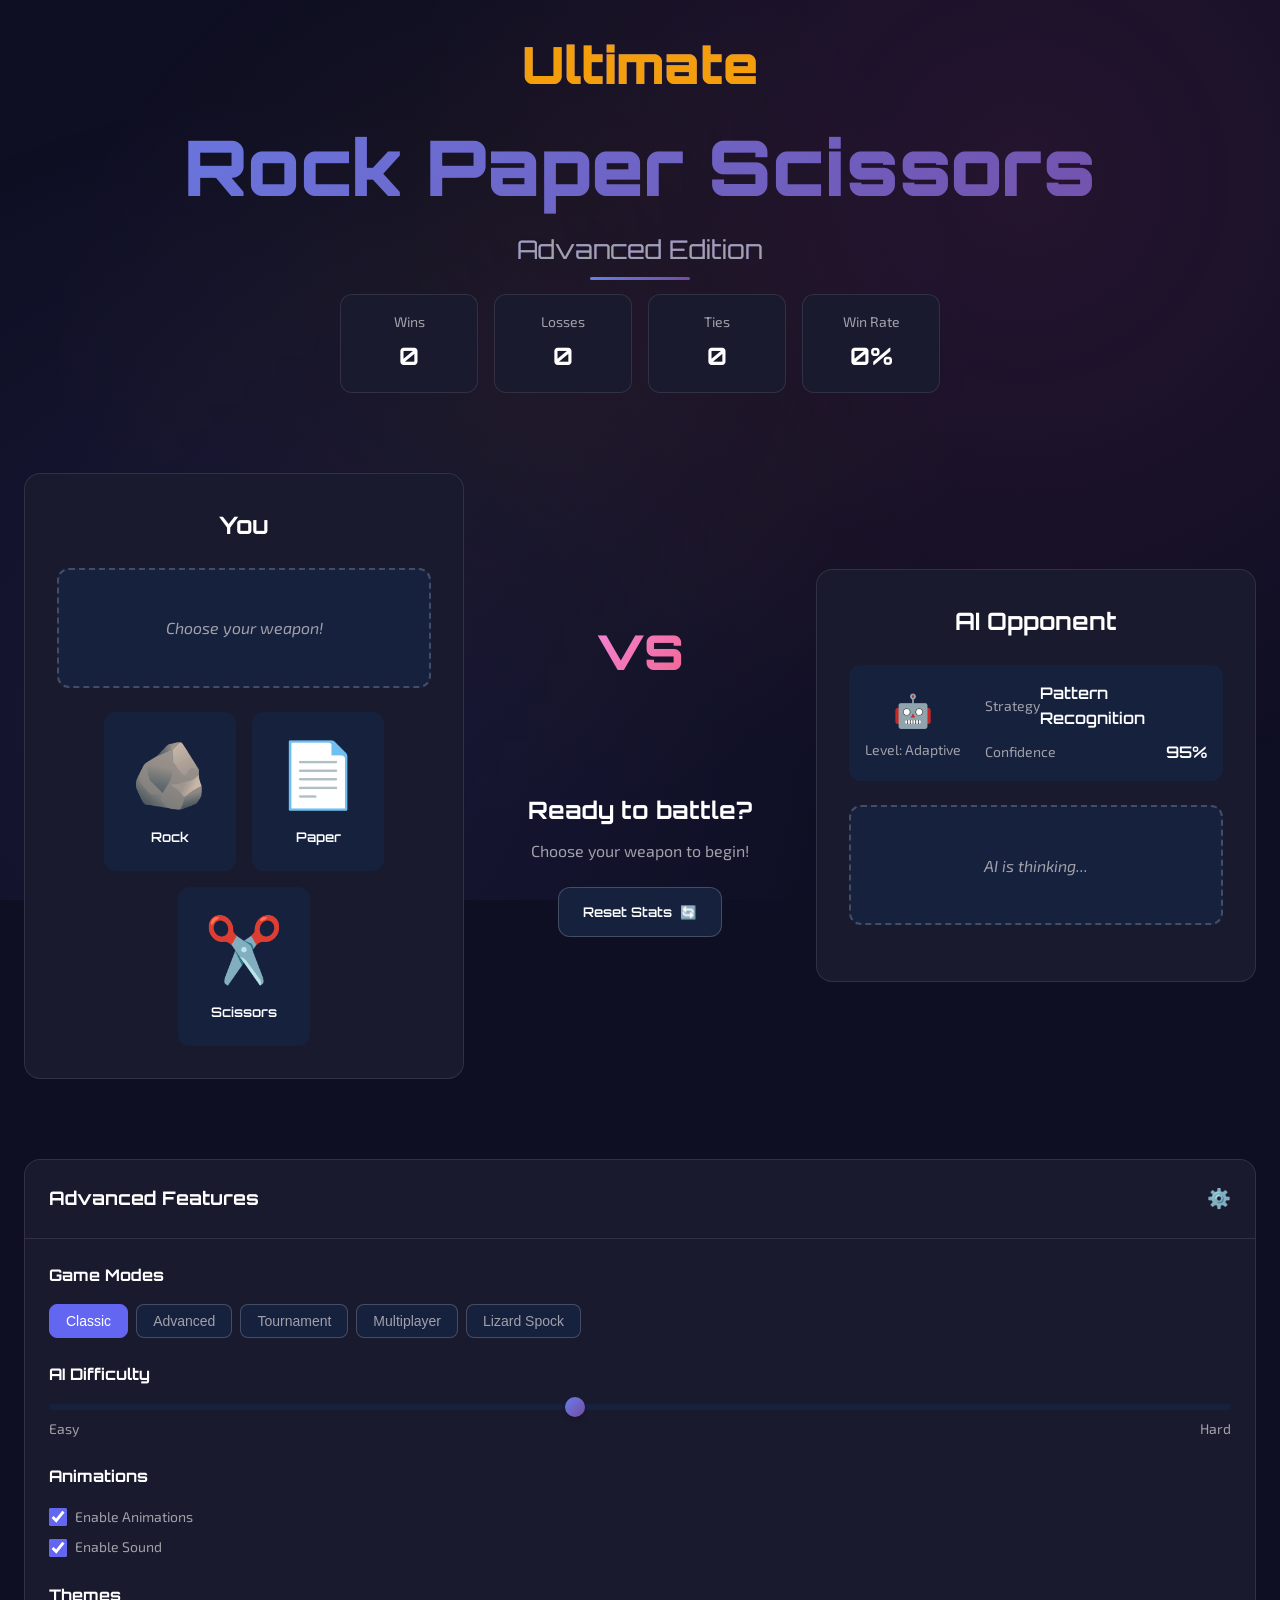
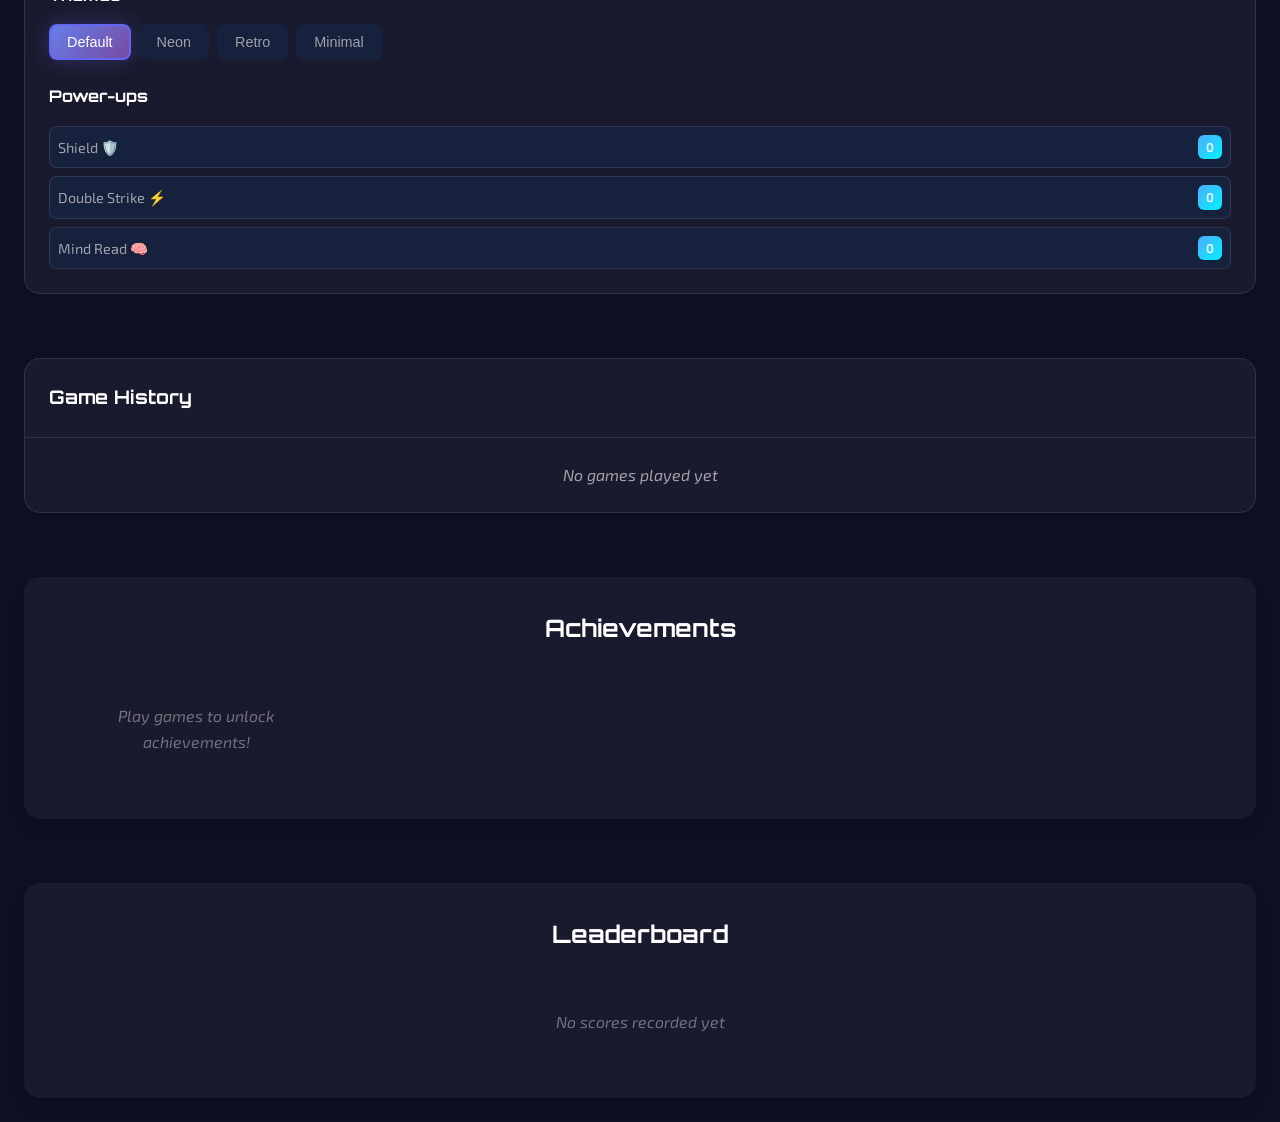
==== commit 346af6b8: "Add multiplayer, Lizard Spock mode, achievements, and themes Co-authored-by: evoppong36 <evoppong36@" ====
--- a/index.html
+++ b/index.html
@@ -48,7 +48,7 @@
                 <div class="choice-display" id="playerChoice">
                     <div class="choice-placeholder">Choose your weapon!</div>
                 </div>
-                <div class="choice-buttons">
+                <div class="choice-buttons" id="playerButtons">
                     <button class="choice-btn rock" data-choice="rock" aria-label="Choose Rock">
                         <div class="choice-icon">🪨</div>
                         <span class="choice-text">Rock</span>
@@ -60,6 +60,14 @@
                     <button class="choice-btn scissors" data-choice="scissors" aria-label="Choose Scissors">
                         <div class="choice-icon">✂️</div>
                         <span class="choice-text">Scissors</span>
+                    </button>
+                    <button class="choice-btn lizard extended-choice" data-choice="lizard" aria-label="Choose Lizard" style="display: none;">
+                        <div class="choice-icon">🦎</div>
+                        <span class="choice-text">Lizard</span>
+                    </button>
+                    <button class="choice-btn spock extended-choice" data-choice="spock" aria-label="Choose Spock" style="display: none;">
+                        <div class="choice-icon">🖖</div>
+                        <span class="choice-text">Spock</span>
                     </button>
                 </div>
             </section>
@@ -87,7 +95,7 @@
             </section>
 
             <!-- AI Section -->
-            <section class="ai-section">
+            <section class="ai-section" id="aiSection">
                 <h2 class="section-title">AI Opponent</h2>
                 <div class="ai-info">
                     <div class="ai-avatar">
@@ -107,6 +115,42 @@
                 </div>
                 <div class="choice-display" id="aiChoice">
                     <div class="choice-placeholder">AI is thinking...</div>
+                </div>
+            </section>
+
+            <!-- Player 2 Section (Multiplayer Mode) -->
+            <section class="player2-section" id="player2Section" style="display: none;">
+                <h2 class="section-title">Player 2</h2>
+                <div class="player-info">
+                    <div class="player-avatar">
+                        <div class="player-avatar-icon">👤</div>
+                        <div class="player-name">Player 2</div>
+                    </div>
+                </div>
+                <div class="choice-display" id="player2Choice">
+                    <div class="choice-placeholder">Waiting for choice...</div>
+                </div>
+                <div class="choice-buttons" id="player2Buttons">
+                    <button class="choice-btn rock" data-choice="rock" data-player="2" aria-label="Player 2 Choose Rock">
+                        <div class="choice-icon">🪨</div>
+                        <span class="choice-text">Rock</span>
+                    </button>
+                    <button class="choice-btn paper" data-choice="paper" data-player="2" aria-label="Player 2 Choose Paper">
+                        <div class="choice-icon">📄</div>
+                        <span class="choice-text">Paper</span>
+                    </button>
+                    <button class="choice-btn scissors" data-choice="scissors" data-player="2" aria-label="Player 2 Choose Scissors">
+                        <div class="choice-icon">✂️</div>
+                        <span class="choice-text">Scissors</span>
+                    </button>
+                    <button class="choice-btn lizard extended-choice" data-choice="lizard" data-player="2" aria-label="Player 2 Choose Lizard" style="display: none;">
+                        <div class="choice-icon">🦎</div>
+                        <span class="choice-text">Lizard</span>
+                    </button>
+                    <button class="choice-btn spock extended-choice" data-choice="spock" data-player="2" aria-label="Player 2 Choose Spock" style="display: none;">
+                        <div class="choice-icon">🖖</div>
+                        <span class="choice-text">Spock</span>
+                    </button>
                 </div>
             </section>
         </main>
@@ -126,6 +170,8 @@
                         <button class="mode-btn active" data-mode="classic">Classic</button>
                         <button class="mode-btn" data-mode="advanced">Advanced</button>
                         <button class="mode-btn" data-mode="tournament">Tournament</button>
+                        <button class="mode-btn" data-mode="multiplayer">Multiplayer</button>
+                        <button class="mode-btn" data-mode="lizard-spock">Lizard Spock</button>
                     </div>
                 </div>
                 <div class="feature-group">
@@ -151,6 +197,32 @@
                         </label>
                     </div>
                 </div>
+                <div class="feature-group">
+                    <h4>Themes</h4>
+                    <div class="theme-selector">
+                        <button class="theme-btn active" data-theme="default">Default</button>
+                        <button class="theme-btn" data-theme="neon">Neon</button>
+                        <button class="theme-btn" data-theme="retro">Retro</button>
+                        <button class="theme-btn" data-theme="minimal">Minimal</button>
+                    </div>
+                </div>
+                <div class="feature-group">
+                    <h4>Power-ups</h4>
+                    <div class="powerup-controls">
+                        <div class="powerup-item">
+                            <span class="powerup-name">Shield 🛡️</span>
+                            <span class="powerup-count" id="shieldCount">0</span>
+                        </div>
+                        <div class="powerup-item">
+                            <span class="powerup-name">Double Strike ⚡</span>
+                            <span class="powerup-count" id="doubleStrikeCount">0</span>
+                        </div>
+                        <div class="powerup-item">
+                            <span class="powerup-name">Mind Read 🧠</span>
+                            <span class="powerup-count" id="mindReadCount">0</span>
+                        </div>
+                    </div>
+                </div>
             </div>
         </aside>
 
@@ -159,6 +231,22 @@
             <h3>Game History</h3>
             <div class="history-container" id="gameHistory">
                 <div class="history-placeholder">No games played yet</div>
+            </div>
+        </section>
+
+        <!-- Achievements Section -->
+        <section class="achievements-section">
+            <h3>Achievements</h3>
+            <div class="achievements-container" id="achievementsContainer">
+                <div class="achievement-placeholder">Play games to unlock achievements!</div>
+            </div>
+        </section>
+
+        <!-- Leaderboard Section -->
+        <section class="leaderboard-section">
+            <h3>Leaderboard</h3>
+            <div class="leaderboard-container" id="leaderboardContainer">
+                <div class="leaderboard-placeholder">No scores recorded yet</div>
             </div>
         </section>
     </div>
--- a/styles.css
+++ b/styles.css
@@ -900,6 +900,411 @@
     outline-offset: 2px;
 }
 
+/* New Features Styles */
+
+/* Player 2 Section */
+.player2-section {
+    display: flex;
+    flex-direction: column;
+    align-items: center;
+    gap: var(--spacing-lg);
+    padding: var(--spacing-xl);
+    background: var(--bg-secondary);
+    border-radius: var(--radius-xl);
+    box-shadow: var(--shadow-lg);
+}
+
+.player-info {
+    display: flex;
+    flex-direction: column;
+    align-items: center;
+    gap: var(--spacing-sm);
+}
+
+.player-avatar {
+    display: flex;
+    flex-direction: column;
+    align-items: center;
+    gap: var(--spacing-xs);
+}
+
+.player-avatar-icon {
+    font-size: 3rem;
+    padding: var(--spacing-md);
+    background: var(--gradient-secondary);
+    border-radius: 50%;
+    width: 80px;
+    height: 80px;
+    display: flex;
+    align-items: center;
+    justify-content: center;
+}
+
+.player-name {
+    font-family: var(--font-primary);
+    font-weight: 600;
+    color: var(--text-primary);
+}
+
+/* Extended Choices */
+.extended-choice {
+    display: none;
+}
+
+.choice-buttons {
+    display: flex;
+    gap: var(--spacing-md);
+    flex-wrap: wrap;
+    justify-content: center;
+}
+
+/* Theme Selector */
+.theme-selector {
+    display: flex;
+    gap: var(--spacing-sm);
+    flex-wrap: wrap;
+}
+
+.theme-btn {
+    padding: var(--spacing-sm) var(--spacing-md);
+    background: var(--bg-tertiary);
+    border: 2px solid transparent;
+    border-radius: var(--radius-md);
+    color: var(--text-secondary);
+    cursor: pointer;
+    transition: var(--transition-normal);
+    font-size: 0.9rem;
+    font-weight: 500;
+}
+
+.theme-btn:hover {
+    background: var(--bg-secondary);
+    color: var(--text-primary);
+    transform: translateY(-2px);
+}
+
+.theme-btn.active {
+    background: var(--gradient-primary);
+    color: white;
+    border-color: var(--primary-color);
+    box-shadow: var(--shadow-glow);
+}
+
+/* Power-ups */
+.powerup-controls {
+    display: flex;
+    flex-direction: column;
+    gap: var(--spacing-sm);
+}
+
+.powerup-item {
+    display: flex;
+    justify-content: space-between;
+    align-items: center;
+    padding: var(--spacing-sm);
+    background: var(--bg-tertiary);
+    border-radius: var(--radius-md);
+    border: 1px solid rgba(255, 255, 255, 0.1);
+}
+
+.powerup-name {
+    font-size: 0.9rem;
+    color: var(--text-secondary);
+}
+
+.powerup-count {
+    background: var(--gradient-accent);
+    color: white;
+    padding: 2px 8px;
+    border-radius: var(--radius-sm);
+    font-weight: 600;
+    font-size: 0.8rem;
+    min-width: 20px;
+    text-align: center;
+}
+
+/* Achievements Section */
+.achievements-section {
+    margin-top: var(--spacing-xl);
+    padding: var(--spacing-xl);
+    background: var(--bg-secondary);
+    border-radius: var(--radius-xl);
+    box-shadow: var(--shadow-lg);
+}
+
+.achievements-section h3 {
+    font-family: var(--font-primary);
+    color: var(--text-primary);
+    margin-bottom: var(--spacing-lg);
+    text-align: center;
+    font-size: 1.5rem;
+}
+
+.achievements-container {
+    display: grid;
+    grid-template-columns: repeat(auto-fill, minmax(280px, 1fr));
+    gap: var(--spacing-md);
+}
+
+.achievement-item {
+    display: flex;
+    align-items: center;
+    gap: var(--spacing-md);
+    padding: var(--spacing-md);
+    background: var(--bg-tertiary);
+    border-radius: var(--radius-lg);
+    border: 2px solid transparent;
+    transition: var(--transition-normal);
+}
+
+.achievement-item.unlocked {
+    border-color: var(--success-color);
+    background: linear-gradient(135deg, rgba(16, 185, 129, 0.1) 0%, rgba(16, 185, 129, 0.05) 100%);
+}
+
+.achievement-icon {
+    font-size: 2rem;
+    width: 50px;
+    height: 50px;
+    display: flex;
+    align-items: center;
+    justify-content: center;
+    background: var(--gradient-success);
+    border-radius: 50%;
+}
+
+.achievement-info {
+    flex: 1;
+}
+
+.achievement-name {
+    font-weight: 600;
+    color: var(--text-primary);
+    margin-bottom: 4px;
+}
+
+.achievement-desc {
+    font-size: 0.9rem;
+    color: var(--text-secondary);
+}
+
+.achievement-placeholder {
+    text-align: center;
+    color: var(--text-muted);
+    font-style: italic;
+    padding: var(--spacing-xl);
+}
+
+/* Leaderboard Section */
+.leaderboard-section {
+    margin-top: var(--spacing-xl);
+    padding: var(--spacing-xl);
+    background: var(--bg-secondary);
+    border-radius: var(--radius-xl);
+    box-shadow: var(--shadow-lg);
+}
+
+.leaderboard-section h3 {
+    font-family: var(--font-primary);
+    color: var(--text-primary);
+    margin-bottom: var(--spacing-lg);
+    text-align: center;
+    font-size: 1.5rem;
+}
+
+.leaderboard-container {
+    display: flex;
+    flex-direction: column;
+    gap: var(--spacing-sm);
+}
+
+.leaderboard-item {
+    display: flex;
+    align-items: center;
+    gap: var(--spacing-md);
+    padding: var(--spacing-md);
+    background: var(--bg-tertiary);
+    border-radius: var(--radius-lg);
+    border: 2px solid transparent;
+    transition: var(--transition-normal);
+}
+
+.leaderboard-item.first-place {
+    border-color: var(--accent-color);
+    background: linear-gradient(135deg, rgba(245, 158, 11, 0.1) 0%, rgba(245, 158, 11, 0.05) 100%);
+}
+
+.leaderboard-rank {
+    font-size: 1.5rem;
+    font-weight: 700;
+    color: var(--accent-color);
+    width: 40px;
+    text-align: center;
+}
+
+.leaderboard-info {
+    flex: 1;
+}
+
+.leaderboard-score {
+    font-weight: 600;
+    color: var(--text-primary);
+    font-size: 1.1rem;
+}
+
+.leaderboard-stats {
+    font-size: 0.9rem;
+    color: var(--text-secondary);
+    margin: 2px 0;
+}
+
+.leaderboard-date {
+    font-size: 0.8rem;
+    color: var(--text-muted);
+}
+
+.leaderboard-placeholder {
+    text-align: center;
+    color: var(--text-muted);
+    font-style: italic;
+    padding: var(--spacing-xl);
+}
+
+/* Notifications */
+.achievement-notification {
+    position: fixed;
+    top: 20px;
+    right: 20px;
+    background: var(--gradient-success);
+    color: white;
+    padding: var(--spacing-lg);
+    border-radius: var(--radius-lg);
+    box-shadow: var(--shadow-xl);
+    display: flex;
+    align-items: center;
+    gap: var(--spacing-md);
+    max-width: 350px;
+    transform: translateX(400px);
+    transition: transform 0.3s ease-in-out;
+    z-index: 1000;
+}
+
+.achievement-notification.show {
+    transform: translateX(0);
+}
+
+.achievement-notification .achievement-icon {
+    font-size: 2.5rem;
+    background: rgba(255, 255, 255, 0.2);
+    padding: var(--spacing-sm);
+    border-radius: 50%;
+    width: 60px;
+    height: 60px;
+    display: flex;
+    align-items: center;
+    justify-content: center;
+}
+
+.achievement-text {
+    flex: 1;
+}
+
+.achievement-title {
+    font-weight: 700;
+    font-size: 1.1rem;
+    margin-bottom: 4px;
+}
+
+.achievement-name {
+    font-weight: 600;
+    margin-bottom: 2px;
+}
+
+.achievement-desc {
+    font-size: 0.9rem;
+    opacity: 0.9;
+}
+
+.game-notification {
+    position: fixed;
+    top: 20px;
+    left: 50%;
+    transform: translateX(-50%) translateY(-100px);
+    background: var(--gradient-primary);
+    color: white;
+    padding: var(--spacing-md) var(--spacing-lg);
+    border-radius: var(--radius-lg);
+    box-shadow: var(--shadow-xl);
+    font-weight: 600;
+    transition: transform 0.3s ease-in-out;
+    z-index: 1000;
+}
+
+.game-notification.show {
+    transform: translateX(-50%) translateY(0);
+}
+
+/* Theme Variations */
+.theme-neon {
+    --primary-color: #00ff41;
+    --secondary-color: #ff0080;
+    --accent-color: #00ffff;
+}
+
+.theme-retro {
+    --primary-color: #ff6b35;
+    --secondary-color: #f7931e;
+    --accent-color: #ffcd3c;
+}
+
+.theme-minimal {
+    --primary-color: #333333;
+    --secondary-color: #666666;
+    --accent-color: #999999;
+    --bg-primary: #f8f9fa;
+    --bg-secondary: #ffffff;
+    --bg-tertiary: #e9ecef;
+    --text-primary: #212529;
+    --text-secondary: #6c757d;
+    --text-muted: #adb5bd;
+}
+
+/* Responsive Design for New Features */
+@media (max-width: 768px) {
+    .achievements-container {
+        grid-template-columns: 1fr;
+    }
+    
+    .achievement-notification {
+        right: 10px;
+        left: 10px;
+        max-width: none;
+        transform: translateY(-100px);
+    }
+    
+    .achievement-notification.show {
+        transform: translateY(0);
+    }
+    
+    .theme-selector {
+        justify-content: center;
+    }
+    
+    .powerup-controls {
+        gap: var(--spacing-xs);
+    }
+    
+    .leaderboard-item {
+        flex-direction: column;
+        text-align: center;
+        gap: var(--spacing-sm);
+    }
+    
+    .leaderboard-rank {
+        width: auto;
+    }
+}
+
 /* Print Styles */
 @media print {
     .game-container {
@@ -909,7 +1314,9 @@
     
     .loading-screen,
     .features-panel,
-    .game-controls {
+    .game-controls,
+    .achievements-section,
+    .leaderboard-section {
         display: none;
     }
 }
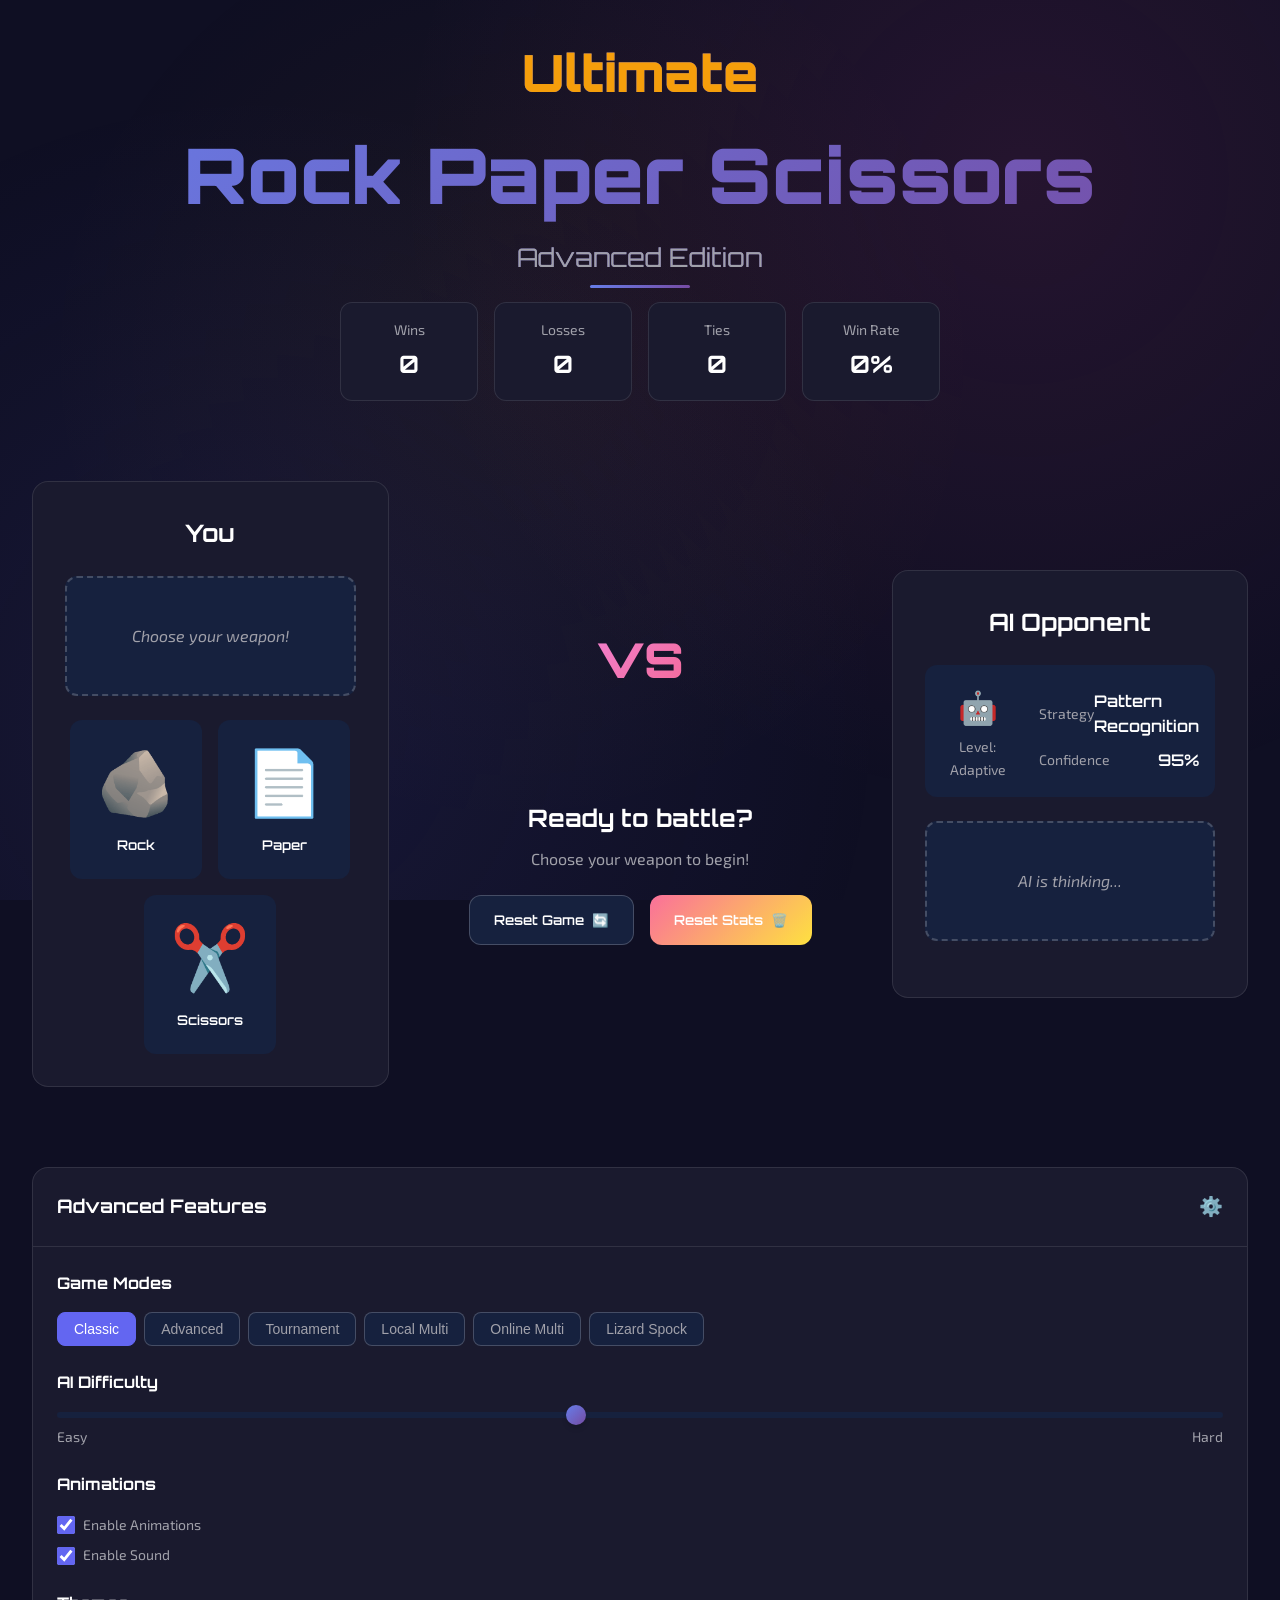
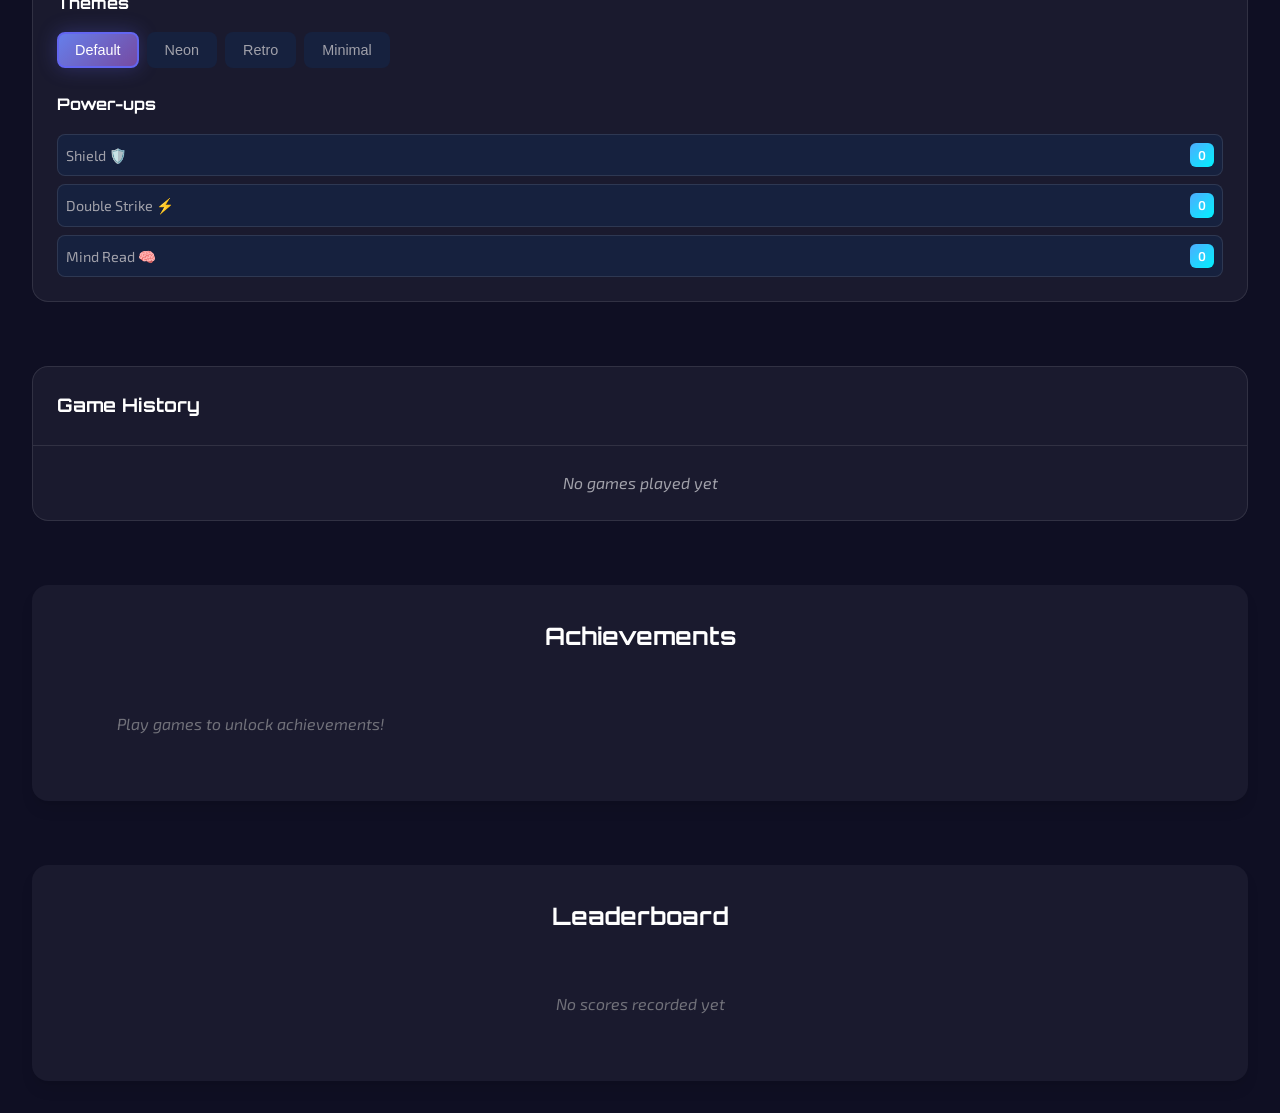
==== commit 211351c5: "Add online multiplayer, responsive design, and auto-reset features Co-authored-by: evoppong36 <evopp" ====
--- a/index.html
+++ b/index.html
@@ -87,9 +87,17 @@
                         <span class="btn-text">Play Again</span>
                         <span class="btn-icon">🔄</span>
                     </button>
-                    <button class="control-btn secondary" id="resetBtn">
+                    <button class="control-btn secondary" id="resetGameBtn">
+                        <span class="btn-text">Reset Game</span>
+                        <span class="btn-icon">🔄</span>
+                    </button>
+                    <button class="control-btn danger" id="resetStatsBtn">
                         <span class="btn-text">Reset Stats</span>
-                        <span class="btn-icon">🔄</span>
+                        <span class="btn-icon">🗑️</span>
+                    </button>
+                    <button class="control-btn info" id="inviteBtn" style="display: none;">
+                        <span class="btn-text">Invite Friend</span>
+                        <span class="btn-icon">🔗</span>
                     </button>
                 </div>
             </section>
@@ -124,7 +132,13 @@
                 <div class="player-info">
                     <div class="player-avatar">
                         <div class="player-avatar-icon">👤</div>
-                        <div class="player-name">Player 2</div>
+                        <div class="player-name" id="player2Name">Player 2</div>
+                    </div>
+                    <div class="connection-status" id="connectionStatus" style="display: none;">
+                        <div class="status-indicator">
+                            <div class="status-dot" id="statusDot"></div>
+                            <span class="status-text" id="statusText">Disconnected</span>
+                        </div>
                     </div>
                 </div>
                 <div class="choice-display" id="player2Choice">
@@ -170,7 +184,8 @@
                         <button class="mode-btn active" data-mode="classic">Classic</button>
                         <button class="mode-btn" data-mode="advanced">Advanced</button>
                         <button class="mode-btn" data-mode="tournament">Tournament</button>
-                        <button class="mode-btn" data-mode="multiplayer">Multiplayer</button>
+                        <button class="mode-btn" data-mode="multiplayer">Local Multi</button>
+                        <button class="mode-btn" data-mode="online-multiplayer">Online Multi</button>
                         <button class="mode-btn" data-mode="lizard-spock">Lizard Spock</button>
                     </div>
                 </div>
--- a/styles.css
+++ b/styles.css
@@ -1269,10 +1269,409 @@
     --text-muted: #adb5bd;
 }
 
-/* Responsive Design for New Features */
-@media (max-width: 768px) {
+/* Connection Status Styles */
+.connection-status {
+    margin-top: var(--spacing-sm);
+}
+
+.status-indicator {
+    display: flex;
+    align-items: center;
+    gap: var(--spacing-sm);
+    padding: var(--spacing-sm);
+    background: var(--bg-tertiary);
+    border-radius: var(--radius-md);
+    border: 1px solid rgba(255, 255, 255, 0.1);
+}
+
+.status-dot {
+    width: 12px;
+    height: 12px;
+    border-radius: 50%;
+    animation: pulse 2s infinite;
+}
+
+.status-dot.connecting {
+    background: var(--warning-color);
+}
+
+.status-dot.waiting {
+    background: var(--accent-color);
+}
+
+.status-dot.connected {
+    background: var(--success-color);
+}
+
+.status-text {
+    font-size: 0.9rem;
+    color: var(--text-secondary);
+    font-weight: 500;
+}
+
+/* Invite Modal */
+.invite-modal {
+    position: fixed;
+    top: 0;
+    left: 0;
+    width: 100%;
+    height: 100%;
+    background: rgba(0, 0, 0, 0.8);
+    display: flex;
+    align-items: center;
+    justify-content: center;
+    z-index: 2000;
+    opacity: 0;
+    transition: opacity 0.3s ease-in-out;
+}
+
+.invite-modal.show {
+    opacity: 1;
+}
+
+.invite-modal-content {
+    background: var(--bg-secondary);
+    padding: var(--spacing-xl);
+    border-radius: var(--radius-xl);
+    max-width: 500px;
+    width: 90%;
+    text-align: center;
+    box-shadow: var(--shadow-xl);
+}
+
+.invite-modal-content h3 {
+    color: var(--text-primary);
+    margin-bottom: var(--spacing-md);
+    font-family: var(--font-primary);
+}
+
+.invite-link-container {
+    display: flex;
+    gap: var(--spacing-sm);
+    margin: var(--spacing-lg) 0;
+}
+
+.invite-link {
+    flex: 1;
+    padding: var(--spacing-md);
+    background: var(--bg-tertiary);
+    border: 2px solid rgba(255, 255, 255, 0.1);
+    border-radius: var(--radius-md);
+    color: var(--text-primary);
+    font-family: monospace;
+    font-size: 0.9rem;
+}
+
+.copy-btn {
+    padding: var(--spacing-md) var(--spacing-lg);
+    background: var(--gradient-primary);
+    color: white;
+    border: none;
+    border-radius: var(--radius-md);
+    cursor: pointer;
+    font-weight: 600;
+    transition: var(--transition-normal);
+}
+
+.copy-btn:hover {
+    transform: translateY(-2px);
+    box-shadow: var(--shadow-lg);
+}
+
+.close-invite-btn {
+    padding: var(--spacing-sm) var(--spacing-lg);
+    background: var(--bg-tertiary);
+    color: var(--text-secondary);
+    border: 2px solid rgba(255, 255, 255, 0.1);
+    border-radius: var(--radius-md);
+    cursor: pointer;
+    transition: var(--transition-normal);
+}
+
+.close-invite-btn:hover {
+    color: var(--text-primary);
+    border-color: var(--primary-color);
+}
+
+/* Enhanced Button Styles */
+.control-btn.danger {
+    background: var(--gradient-danger);
+    color: white;
+    border-color: var(--danger-color);
+}
+
+.control-btn.info {
+    background: var(--gradient-accent);
+    color: white;
+    border-color: var(--accent-color);
+}
+
+.control-btn.danger:hover,
+.control-btn.info:hover {
+    transform: translateY(-2px);
+    box-shadow: var(--shadow-lg);
+}
+
+/* Pulse Animation */
+@keyframes pulse {
+    0% {
+        box-shadow: 0 0 0 0 rgba(255, 255, 255, 0.7);
+    }
+    70% {
+        box-shadow: 0 0 0 10px rgba(255, 255, 255, 0);
+    }
+    100% {
+        box-shadow: 0 0 0 0 rgba(255, 255, 255, 0);
+    }
+}
+
+/* Responsive Design for All Screen Sizes */
+
+/* Large screens (1200px and up) */
+@media (min-width: 1200px) {
+    .game-container {
+        max-width: 1400px;
+        margin: 0 auto;
+        padding: var(--spacing-xl);
+    }
+    
+    .game-arena {
+        grid-template-columns: 1fr auto 1fr;
+        gap: var(--spacing-2xl);
+    }
+    
+    .achievements-container {
+        grid-template-columns: repeat(auto-fill, minmax(320px, 1fr));
+    }
+}
+
+/* Medium screens (768px to 1199px) */
+@media (min-width: 768px) and (max-width: 1199px) {
+    .game-arena {
+        grid-template-columns: 1fr;
+        gap: var(--spacing-xl);
+    }
+    
+    .player-section,
+    .player2-section,
+    .ai-section {
+        max-width: 600px;
+        margin: 0 auto;
+    }
+    
+    .choice-buttons {
+        justify-content: center;
+        max-width: 500px;
+        margin: 0 auto;
+    }
+}
+
+/* Tablet screens (481px to 767px) */
+@media (min-width: 481px) and (max-width: 767px) {
+    .game-container {
+        padding: var(--spacing-md);
+    }
+    
+    .game-header {
+        padding: var(--spacing-lg);
+    }
+    
+    .game-title .title-main {
+        font-size: 2rem;
+    }
+    
+    .game-stats {
+        grid-template-columns: repeat(2, 1fr);
+        gap: var(--spacing-sm);
+    }
+    
+    .choice-buttons {
+        gap: var(--spacing-sm);
+        flex-wrap: wrap;
+        justify-content: center;
+    }
+    
+    .choice-btn {
+        min-width: 120px;
+        flex: 0 1 calc(50% - var(--spacing-sm));
+    }
+    
+    .features-panel {
+        position: static;
+        width: 100%;
+        margin-top: var(--spacing-lg);
+    }
+    
+    .mode-selector {
+        grid-template-columns: repeat(2, 1fr);
+        gap: var(--spacing-xs);
+    }
+    
+    .theme-selector {
+        grid-template-columns: repeat(2, 1fr);
+        gap: var(--spacing-xs);
+    }
+}
+
+/* Mobile screens (up to 480px) */
+@media (max-width: 480px) {
+    .game-container {
+        padding: var(--spacing-sm);
+    }
+    
+    .game-header {
+        padding: var(--spacing-md);
+        text-align: center;
+    }
+    
+    .game-title .title-main {
+        font-size: 1.5rem;
+    }
+    
+    .game-title .title-sub {
+        font-size: 1rem;
+    }
+    
+    .game-title .title-version {
+        font-size: 0.7rem;
+    }
+    
+    .game-stats {
+        grid-template-columns: repeat(2, 1fr);
+        gap: var(--spacing-xs);
+        padding: var(--spacing-sm);
+    }
+    
+    .stat-item {
+        text-align: center;
+    }
+    
+    .stat-label {
+        font-size: 0.8rem;
+    }
+    
+    .stat-value {
+        font-size: 1.2rem;
+    }
+    
+    .choice-buttons {
+        flex-direction: column;
+        gap: var(--spacing-sm);
+        align-items: center;
+    }
+    
+    .choice-btn {
+        width: 100%;
+        max-width: 200px;
+        padding: var(--spacing-md);
+    }
+    
+    .choice-icon {
+        font-size: 2rem;
+    }
+    
+    .battle-zone {
+        padding: var(--spacing-md);
+    }
+    
+    .vs-text {
+        font-size: 1.5rem;
+    }
+    
+    .result-text {
+        font-size: 1.2rem;
+    }
+    
+    .result-subtext {
+        font-size: 0.9rem;
+    }
+    
+    .game-controls {
+        flex-direction: column;
+        gap: var(--spacing-sm);
+        align-items: center;
+    }
+    
+    .control-btn {
+        width: 100%;
+        max-width: 200px;
+        justify-content: center;
+    }
+    
+    .features-panel {
+        position: static;
+        width: 100%;
+        margin-top: var(--spacing-lg);
+        border-radius: var(--radius-lg);
+    }
+    
+    .panel-content {
+        padding: var(--spacing-md);
+    }
+    
+    .mode-selector {
+        display: grid;
+        grid-template-columns: 1fr;
+        gap: var(--spacing-xs);
+    }
+    
+    .mode-btn {
+        padding: var(--spacing-md);
+        text-align: center;
+    }
+    
+    .theme-selector {
+        display: grid;
+        grid-template-columns: repeat(2, 1fr);
+        gap: var(--spacing-xs);
+    }
+    
+    .powerup-controls {
+        gap: var(--spacing-xs);
+    }
+    
+    .powerup-item {
+        padding: var(--spacing-sm);
+    }
+    
+    .powerup-name {
+        font-size: 0.8rem;
+    }
+    
     .achievements-container {
         grid-template-columns: 1fr;
+        gap: var(--spacing-sm);
+    }
+    
+    .achievement-item {
+        flex-direction: column;
+        text-align: center;
+        gap: var(--spacing-sm);
+    }
+    
+    .leaderboard-container {
+        gap: var(--spacing-xs);
+    }
+    
+    .leaderboard-item {
+        flex-direction: column;
+        text-align: center;
+        gap: var(--spacing-sm);
+        padding: var(--spacing-sm);
+    }
+    
+    .leaderboard-rank {
+        width: auto;
+        font-size: 1.2rem;
+    }
+    
+    .game-history {
+        margin-top: var(--spacing-lg);
+        padding: var(--spacing-md);
+    }
+    
+    .history-container {
+        gap: var(--spacing-xs);
     }
     
     .achievement-notification {
@@ -1280,28 +1679,123 @@
         left: 10px;
         max-width: none;
         transform: translateY(-100px);
+        padding: var(--spacing-md);
     }
     
     .achievement-notification.show {
         transform: translateY(0);
     }
     
-    .theme-selector {
+    .achievement-notification .achievement-icon {
+        font-size: 2rem;
+        width: 50px;
+        height: 50px;
+    }
+    
+    .achievement-title {
+        font-size: 1rem;
+    }
+    
+    .achievement-name {
+        font-size: 0.9rem;
+    }
+    
+    .achievement-desc {
+        font-size: 0.8rem;
+    }
+    
+    .invite-modal-content {
+        width: 95%;
+        padding: var(--spacing-lg);
+    }
+    
+    .invite-link-container {
+        flex-direction: column;
+        gap: var(--spacing-sm);
+    }
+    
+    .copy-btn {
+        width: 100%;
+    }
+    
+    /* Player and AI sections mobile layout */
+    .player-section,
+    .player2-section,
+    .ai-section {
+        padding: var(--spacing-md);
+    }
+    
+    .section-title {
+        font-size: 1.3rem;
+        margin-bottom: var(--spacing-md);
+    }
+    
+    .choice-display {
+        padding: var(--spacing-lg) var(--spacing-md);
+        min-height: 100px;
+    }
+    
+    .choice-placeholder {
+        font-size: 0.9rem;
+    }
+    
+    .ai-info {
+        flex-direction: column;
+        gap: var(--spacing-sm);
+        text-align: center;
+    }
+    
+    .ai-avatar {
+        margin: 0 auto;
+    }
+    
+    .ai-stats {
         justify-content: center;
     }
     
-    .powerup-controls {
-        gap: var(--spacing-xs);
-    }
-    
-    .leaderboard-item {
-        flex-direction: column;
+    .player-info {
         text-align: center;
-        gap: var(--spacing-sm);
-    }
-    
-    .leaderboard-rank {
-        width: auto;
+    }
+    
+    .connection-status {
+        margin-top: var(--spacing-sm);
+    }
+    
+    .status-indicator {
+        justify-content: center;
+        padding: var(--spacing-sm);
+    }
+}
+
+/* Extra small screens (up to 320px) */
+@media (max-width: 320px) {
+    .game-container {
+        padding: var(--spacing-xs);
+    }
+    
+    .game-title .title-main {
+        font-size: 1.3rem;
+    }
+    
+    .game-title .title-sub {
+        font-size: 0.9rem;
+    }
+    
+    .choice-btn {
+        padding: var(--spacing-sm);
+    }
+    
+    .choice-icon {
+        font-size: 1.5rem;
+    }
+    
+    .choice-text {
+        font-size: 0.8rem;
+    }
+    
+    .control-btn {
+        padding: var(--spacing-sm) var(--spacing-md);
+        font-size: 0.9rem;
     }
 }
 
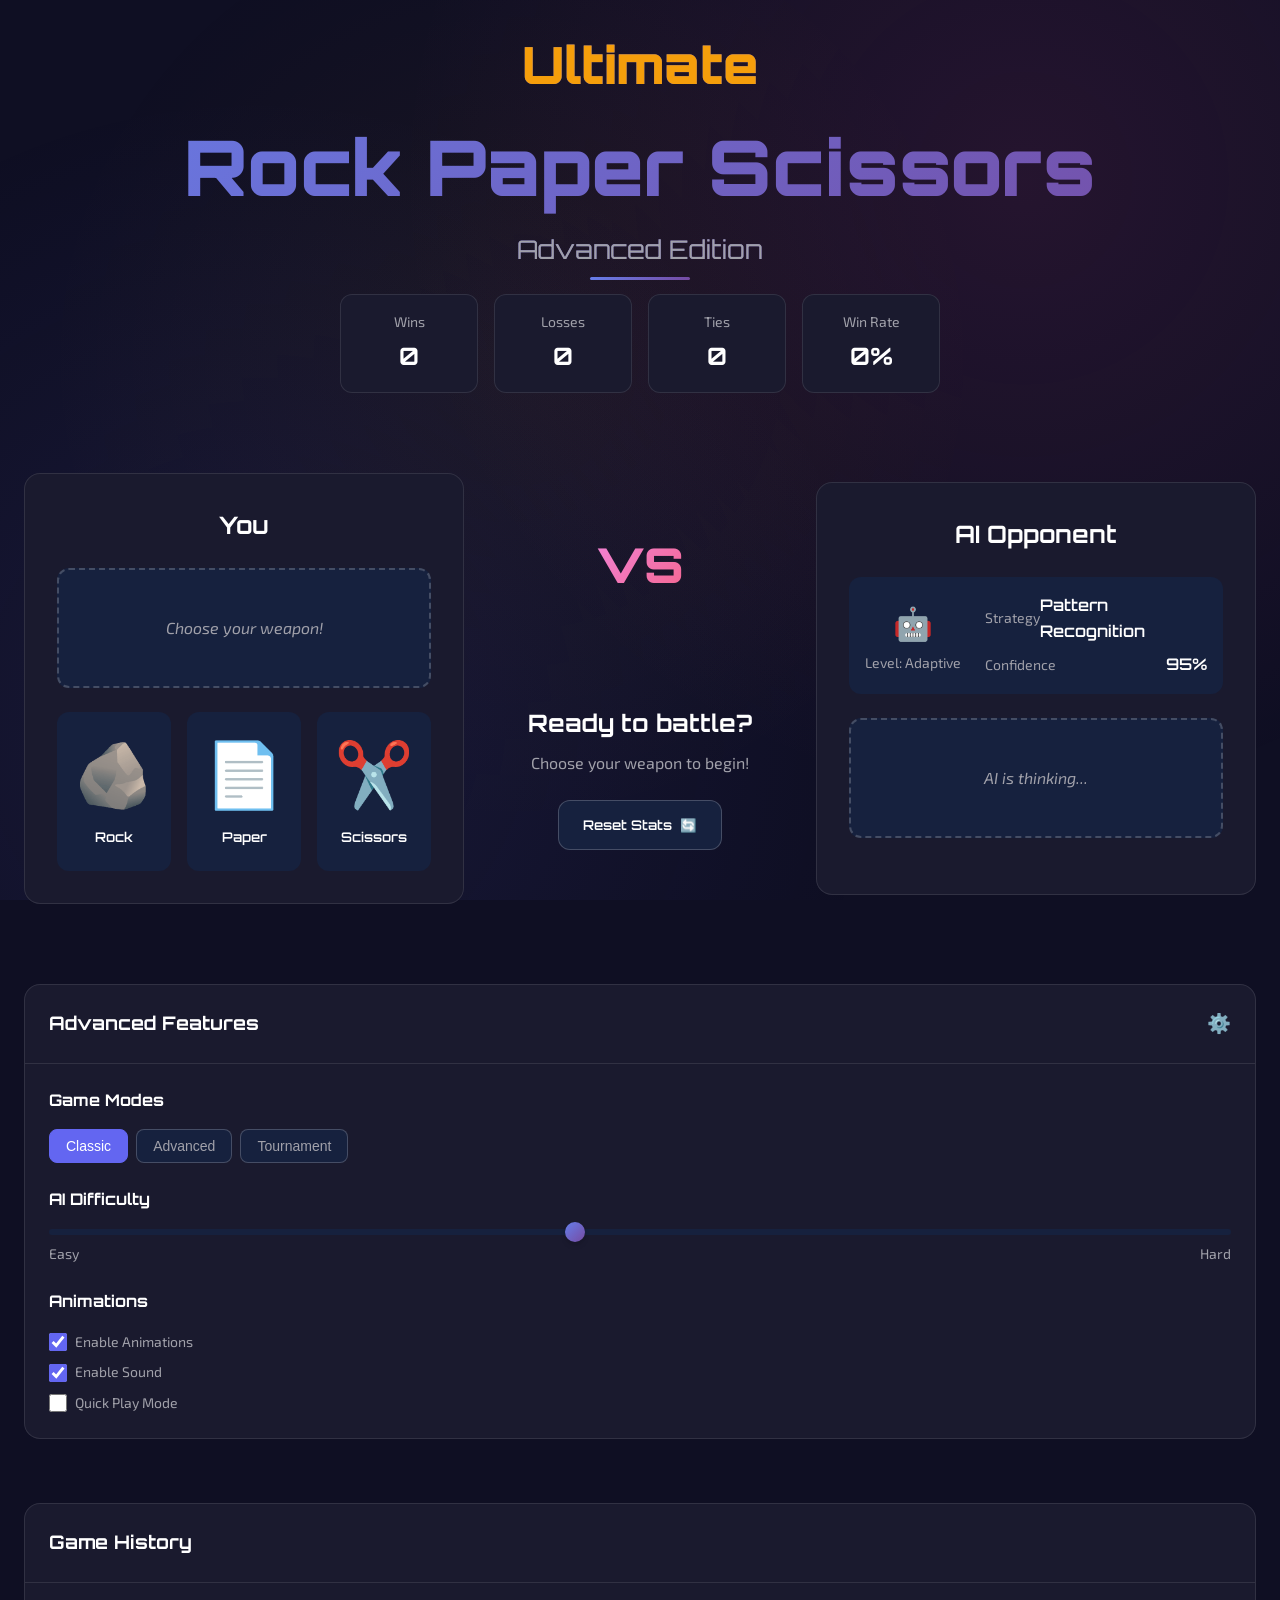
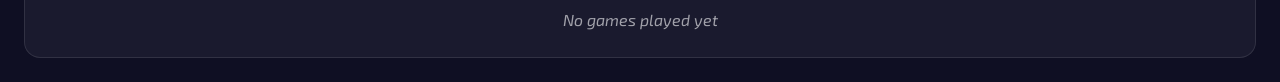
==== commit 771b93ed: "Add quick play mode with faster gameplay and auto-restart Co-authored-by: evoppong36 <evoppong36@gma" ====
--- a/index.html
+++ b/index.html
@@ -48,7 +48,7 @@
                 <div class="choice-display" id="playerChoice">
                     <div class="choice-placeholder">Choose your weapon!</div>
                 </div>
-                <div class="choice-buttons" id="playerButtons">
+                <div class="choice-buttons">
                     <button class="choice-btn rock" data-choice="rock" aria-label="Choose Rock">
                         <div class="choice-icon">🪨</div>
                         <span class="choice-text">Rock</span>
@@ -60,14 +60,6 @@
                     <button class="choice-btn scissors" data-choice="scissors" aria-label="Choose Scissors">
                         <div class="choice-icon">✂️</div>
                         <span class="choice-text">Scissors</span>
-                    </button>
-                    <button class="choice-btn lizard extended-choice" data-choice="lizard" aria-label="Choose Lizard" style="display: none;">
-                        <div class="choice-icon">🦎</div>
-                        <span class="choice-text">Lizard</span>
-                    </button>
-                    <button class="choice-btn spock extended-choice" data-choice="spock" aria-label="Choose Spock" style="display: none;">
-                        <div class="choice-icon">🖖</div>
-                        <span class="choice-text">Spock</span>
                     </button>
                 </div>
             </section>
@@ -87,23 +79,15 @@
                         <span class="btn-text">Play Again</span>
                         <span class="btn-icon">🔄</span>
                     </button>
-                    <button class="control-btn secondary" id="resetGameBtn">
-                        <span class="btn-text">Reset Game</span>
+                    <button class="control-btn secondary" id="resetBtn">
+                        <span class="btn-text">Reset Stats</span>
                         <span class="btn-icon">🔄</span>
                     </button>
-                    <button class="control-btn danger" id="resetStatsBtn">
-                        <span class="btn-text">Reset Stats</span>
-                        <span class="btn-icon">🗑️</span>
-                    </button>
-                    <button class="control-btn info" id="inviteBtn" style="display: none;">
-                        <span class="btn-text">Invite Friend</span>
-                        <span class="btn-icon">🔗</span>
-                    </button>
                 </div>
             </section>
 
             <!-- AI Section -->
-            <section class="ai-section" id="aiSection">
+            <section class="ai-section">
                 <h2 class="section-title">AI Opponent</h2>
                 <div class="ai-info">
                     <div class="ai-avatar">
@@ -125,48 +109,6 @@
                     <div class="choice-placeholder">AI is thinking...</div>
                 </div>
             </section>
-
-            <!-- Player 2 Section (Multiplayer Mode) -->
-            <section class="player2-section" id="player2Section" style="display: none;">
-                <h2 class="section-title">Player 2</h2>
-                <div class="player-info">
-                    <div class="player-avatar">
-                        <div class="player-avatar-icon">👤</div>
-                        <div class="player-name" id="player2Name">Player 2</div>
-                    </div>
-                    <div class="connection-status" id="connectionStatus" style="display: none;">
-                        <div class="status-indicator">
-                            <div class="status-dot" id="statusDot"></div>
-                            <span class="status-text" id="statusText">Disconnected</span>
-                        </div>
-                    </div>
-                </div>
-                <div class="choice-display" id="player2Choice">
-                    <div class="choice-placeholder">Waiting for choice...</div>
-                </div>
-                <div class="choice-buttons" id="player2Buttons">
-                    <button class="choice-btn rock" data-choice="rock" data-player="2" aria-label="Player 2 Choose Rock">
-                        <div class="choice-icon">🪨</div>
-                        <span class="choice-text">Rock</span>
-                    </button>
-                    <button class="choice-btn paper" data-choice="paper" data-player="2" aria-label="Player 2 Choose Paper">
-                        <div class="choice-icon">📄</div>
-                        <span class="choice-text">Paper</span>
-                    </button>
-                    <button class="choice-btn scissors" data-choice="scissors" data-player="2" aria-label="Player 2 Choose Scissors">
-                        <div class="choice-icon">✂️</div>
-                        <span class="choice-text">Scissors</span>
-                    </button>
-                    <button class="choice-btn lizard extended-choice" data-choice="lizard" data-player="2" aria-label="Player 2 Choose Lizard" style="display: none;">
-                        <div class="choice-icon">🦎</div>
-                        <span class="choice-text">Lizard</span>
-                    </button>
-                    <button class="choice-btn spock extended-choice" data-choice="spock" data-player="2" aria-label="Player 2 Choose Spock" style="display: none;">
-                        <div class="choice-icon">🖖</div>
-                        <span class="choice-text">Spock</span>
-                    </button>
-                </div>
-            </section>
         </main>
 
         <!-- Advanced Features Panel -->
@@ -184,9 +126,6 @@
                         <button class="mode-btn active" data-mode="classic">Classic</button>
                         <button class="mode-btn" data-mode="advanced">Advanced</button>
                         <button class="mode-btn" data-mode="tournament">Tournament</button>
-                        <button class="mode-btn" data-mode="multiplayer">Local Multi</button>
-                        <button class="mode-btn" data-mode="online-multiplayer">Online Multi</button>
-                        <button class="mode-btn" data-mode="lizard-spock">Lizard Spock</button>
                     </div>
                 </div>
                 <div class="feature-group">
@@ -210,32 +149,10 @@
                             <input type="checkbox" id="enableSound" checked>
                             <span class="control-text">Enable Sound</span>
                         </label>
-                    </div>
-                </div>
-                <div class="feature-group">
-                    <h4>Themes</h4>
-                    <div class="theme-selector">
-                        <button class="theme-btn active" data-theme="default">Default</button>
-                        <button class="theme-btn" data-theme="neon">Neon</button>
-                        <button class="theme-btn" data-theme="retro">Retro</button>
-                        <button class="theme-btn" data-theme="minimal">Minimal</button>
-                    </div>
-                </div>
-                <div class="feature-group">
-                    <h4>Power-ups</h4>
-                    <div class="powerup-controls">
-                        <div class="powerup-item">
-                            <span class="powerup-name">Shield 🛡️</span>
-                            <span class="powerup-count" id="shieldCount">0</span>
-                        </div>
-                        <div class="powerup-item">
-                            <span class="powerup-name">Double Strike ⚡</span>
-                            <span class="powerup-count" id="doubleStrikeCount">0</span>
-                        </div>
-                        <div class="powerup-item">
-                            <span class="powerup-name">Mind Read 🧠</span>
-                            <span class="powerup-count" id="mindReadCount">0</span>
-                        </div>
+                        <label class="control-label">
+                            <input type="checkbox" id="enableQuickPlay">
+                            <span class="control-text">Quick Play Mode</span>
+                        </label>
                     </div>
                 </div>
             </div>
@@ -246,22 +163,6 @@
             <h3>Game History</h3>
             <div class="history-container" id="gameHistory">
                 <div class="history-placeholder">No games played yet</div>
-            </div>
-        </section>
-
-        <!-- Achievements Section -->
-        <section class="achievements-section">
-            <h3>Achievements</h3>
-            <div class="achievements-container" id="achievementsContainer">
-                <div class="achievement-placeholder">Play games to unlock achievements!</div>
-            </div>
-        </section>
-
-        <!-- Leaderboard Section -->
-        <section class="leaderboard-section">
-            <h3>Leaderboard</h3>
-            <div class="leaderboard-container" id="leaderboardContainer">
-                <div class="leaderboard-placeholder">No scores recorded yet</div>
             </div>
         </section>
     </div>
--- a/styles.css
+++ b/styles.css
@@ -370,6 +370,21 @@
     transform: scale(1.05);
 }
 
+.choice-btn.ready {
+    animation: ready-pulse 2s infinite;
+}
+
+@keyframes ready-pulse {
+    0%, 100% { 
+        transform: scale(1);
+        box-shadow: var(--shadow-md);
+    }
+    50% { 
+        transform: scale(1.02);
+        box-shadow: 0 0 15px rgba(245, 158, 11, 0.3);
+    }
+}
+
 .choice-text {
     font-family: var(--font-primary);
     font-weight: 600;
@@ -416,6 +431,19 @@
 .result-subtext {
     color: var(--text-secondary);
     font-size: 1rem;
+}
+
+.auto-restart-countdown {
+    font-size: 0.8rem;
+    color: var(--text-muted);
+    margin-top: var(--spacing-sm);
+    text-align: center;
+    animation: pulse 1s infinite;
+}
+
+.auto-restart-countdown span {
+    font-weight: bold;
+    color: var(--accent-color);
 }
 
 /* Game Controls */
@@ -900,905 +928,6 @@
     outline-offset: 2px;
 }
 
-/* New Features Styles */
-
-/* Player 2 Section */
-.player2-section {
-    display: flex;
-    flex-direction: column;
-    align-items: center;
-    gap: var(--spacing-lg);
-    padding: var(--spacing-xl);
-    background: var(--bg-secondary);
-    border-radius: var(--radius-xl);
-    box-shadow: var(--shadow-lg);
-}
-
-.player-info {
-    display: flex;
-    flex-direction: column;
-    align-items: center;
-    gap: var(--spacing-sm);
-}
-
-.player-avatar {
-    display: flex;
-    flex-direction: column;
-    align-items: center;
-    gap: var(--spacing-xs);
-}
-
-.player-avatar-icon {
-    font-size: 3rem;
-    padding: var(--spacing-md);
-    background: var(--gradient-secondary);
-    border-radius: 50%;
-    width: 80px;
-    height: 80px;
-    display: flex;
-    align-items: center;
-    justify-content: center;
-}
-
-.player-name {
-    font-family: var(--font-primary);
-    font-weight: 600;
-    color: var(--text-primary);
-}
-
-/* Extended Choices */
-.extended-choice {
-    display: none;
-}
-
-.choice-buttons {
-    display: flex;
-    gap: var(--spacing-md);
-    flex-wrap: wrap;
-    justify-content: center;
-}
-
-/* Theme Selector */
-.theme-selector {
-    display: flex;
-    gap: var(--spacing-sm);
-    flex-wrap: wrap;
-}
-
-.theme-btn {
-    padding: var(--spacing-sm) var(--spacing-md);
-    background: var(--bg-tertiary);
-    border: 2px solid transparent;
-    border-radius: var(--radius-md);
-    color: var(--text-secondary);
-    cursor: pointer;
-    transition: var(--transition-normal);
-    font-size: 0.9rem;
-    font-weight: 500;
-}
-
-.theme-btn:hover {
-    background: var(--bg-secondary);
-    color: var(--text-primary);
-    transform: translateY(-2px);
-}
-
-.theme-btn.active {
-    background: var(--gradient-primary);
-    color: white;
-    border-color: var(--primary-color);
-    box-shadow: var(--shadow-glow);
-}
-
-/* Power-ups */
-.powerup-controls {
-    display: flex;
-    flex-direction: column;
-    gap: var(--spacing-sm);
-}
-
-.powerup-item {
-    display: flex;
-    justify-content: space-between;
-    align-items: center;
-    padding: var(--spacing-sm);
-    background: var(--bg-tertiary);
-    border-radius: var(--radius-md);
-    border: 1px solid rgba(255, 255, 255, 0.1);
-}
-
-.powerup-name {
-    font-size: 0.9rem;
-    color: var(--text-secondary);
-}
-
-.powerup-count {
-    background: var(--gradient-accent);
-    color: white;
-    padding: 2px 8px;
-    border-radius: var(--radius-sm);
-    font-weight: 600;
-    font-size: 0.8rem;
-    min-width: 20px;
-    text-align: center;
-}
-
-/* Achievements Section */
-.achievements-section {
-    margin-top: var(--spacing-xl);
-    padding: var(--spacing-xl);
-    background: var(--bg-secondary);
-    border-radius: var(--radius-xl);
-    box-shadow: var(--shadow-lg);
-}
-
-.achievements-section h3 {
-    font-family: var(--font-primary);
-    color: var(--text-primary);
-    margin-bottom: var(--spacing-lg);
-    text-align: center;
-    font-size: 1.5rem;
-}
-
-.achievements-container {
-    display: grid;
-    grid-template-columns: repeat(auto-fill, minmax(280px, 1fr));
-    gap: var(--spacing-md);
-}
-
-.achievement-item {
-    display: flex;
-    align-items: center;
-    gap: var(--spacing-md);
-    padding: var(--spacing-md);
-    background: var(--bg-tertiary);
-    border-radius: var(--radius-lg);
-    border: 2px solid transparent;
-    transition: var(--transition-normal);
-}
-
-.achievement-item.unlocked {
-    border-color: var(--success-color);
-    background: linear-gradient(135deg, rgba(16, 185, 129, 0.1) 0%, rgba(16, 185, 129, 0.05) 100%);
-}
-
-.achievement-icon {
-    font-size: 2rem;
-    width: 50px;
-    height: 50px;
-    display: flex;
-    align-items: center;
-    justify-content: center;
-    background: var(--gradient-success);
-    border-radius: 50%;
-}
-
-.achievement-info {
-    flex: 1;
-}
-
-.achievement-name {
-    font-weight: 600;
-    color: var(--text-primary);
-    margin-bottom: 4px;
-}
-
-.achievement-desc {
-    font-size: 0.9rem;
-    color: var(--text-secondary);
-}
-
-.achievement-placeholder {
-    text-align: center;
-    color: var(--text-muted);
-    font-style: italic;
-    padding: var(--spacing-xl);
-}
-
-/* Leaderboard Section */
-.leaderboard-section {
-    margin-top: var(--spacing-xl);
-    padding: var(--spacing-xl);
-    background: var(--bg-secondary);
-    border-radius: var(--radius-xl);
-    box-shadow: var(--shadow-lg);
-}
-
-.leaderboard-section h3 {
-    font-family: var(--font-primary);
-    color: var(--text-primary);
-    margin-bottom: var(--spacing-lg);
-    text-align: center;
-    font-size: 1.5rem;
-}
-
-.leaderboard-container {
-    display: flex;
-    flex-direction: column;
-    gap: var(--spacing-sm);
-}
-
-.leaderboard-item {
-    display: flex;
-    align-items: center;
-    gap: var(--spacing-md);
-    padding: var(--spacing-md);
-    background: var(--bg-tertiary);
-    border-radius: var(--radius-lg);
-    border: 2px solid transparent;
-    transition: var(--transition-normal);
-}
-
-.leaderboard-item.first-place {
-    border-color: var(--accent-color);
-    background: linear-gradient(135deg, rgba(245, 158, 11, 0.1) 0%, rgba(245, 158, 11, 0.05) 100%);
-}
-
-.leaderboard-rank {
-    font-size: 1.5rem;
-    font-weight: 700;
-    color: var(--accent-color);
-    width: 40px;
-    text-align: center;
-}
-
-.leaderboard-info {
-    flex: 1;
-}
-
-.leaderboard-score {
-    font-weight: 600;
-    color: var(--text-primary);
-    font-size: 1.1rem;
-}
-
-.leaderboard-stats {
-    font-size: 0.9rem;
-    color: var(--text-secondary);
-    margin: 2px 0;
-}
-
-.leaderboard-date {
-    font-size: 0.8rem;
-    color: var(--text-muted);
-}
-
-.leaderboard-placeholder {
-    text-align: center;
-    color: var(--text-muted);
-    font-style: italic;
-    padding: var(--spacing-xl);
-}
-
-/* Notifications */
-.achievement-notification {
-    position: fixed;
-    top: 20px;
-    right: 20px;
-    background: var(--gradient-success);
-    color: white;
-    padding: var(--spacing-lg);
-    border-radius: var(--radius-lg);
-    box-shadow: var(--shadow-xl);
-    display: flex;
-    align-items: center;
-    gap: var(--spacing-md);
-    max-width: 350px;
-    transform: translateX(400px);
-    transition: transform 0.3s ease-in-out;
-    z-index: 1000;
-}
-
-.achievement-notification.show {
-    transform: translateX(0);
-}
-
-.achievement-notification .achievement-icon {
-    font-size: 2.5rem;
-    background: rgba(255, 255, 255, 0.2);
-    padding: var(--spacing-sm);
-    border-radius: 50%;
-    width: 60px;
-    height: 60px;
-    display: flex;
-    align-items: center;
-    justify-content: center;
-}
-
-.achievement-text {
-    flex: 1;
-}
-
-.achievement-title {
-    font-weight: 700;
-    font-size: 1.1rem;
-    margin-bottom: 4px;
-}
-
-.achievement-name {
-    font-weight: 600;
-    margin-bottom: 2px;
-}
-
-.achievement-desc {
-    font-size: 0.9rem;
-    opacity: 0.9;
-}
-
-.game-notification {
-    position: fixed;
-    top: 20px;
-    left: 50%;
-    transform: translateX(-50%) translateY(-100px);
-    background: var(--gradient-primary);
-    color: white;
-    padding: var(--spacing-md) var(--spacing-lg);
-    border-radius: var(--radius-lg);
-    box-shadow: var(--shadow-xl);
-    font-weight: 600;
-    transition: transform 0.3s ease-in-out;
-    z-index: 1000;
-}
-
-.game-notification.show {
-    transform: translateX(-50%) translateY(0);
-}
-
-/* Theme Variations */
-.theme-neon {
-    --primary-color: #00ff41;
-    --secondary-color: #ff0080;
-    --accent-color: #00ffff;
-}
-
-.theme-retro {
-    --primary-color: #ff6b35;
-    --secondary-color: #f7931e;
-    --accent-color: #ffcd3c;
-}
-
-.theme-minimal {
-    --primary-color: #333333;
-    --secondary-color: #666666;
-    --accent-color: #999999;
-    --bg-primary: #f8f9fa;
-    --bg-secondary: #ffffff;
-    --bg-tertiary: #e9ecef;
-    --text-primary: #212529;
-    --text-secondary: #6c757d;
-    --text-muted: #adb5bd;
-}
-
-/* Connection Status Styles */
-.connection-status {
-    margin-top: var(--spacing-sm);
-}
-
-.status-indicator {
-    display: flex;
-    align-items: center;
-    gap: var(--spacing-sm);
-    padding: var(--spacing-sm);
-    background: var(--bg-tertiary);
-    border-radius: var(--radius-md);
-    border: 1px solid rgba(255, 255, 255, 0.1);
-}
-
-.status-dot {
-    width: 12px;
-    height: 12px;
-    border-radius: 50%;
-    animation: pulse 2s infinite;
-}
-
-.status-dot.connecting {
-    background: var(--warning-color);
-}
-
-.status-dot.waiting {
-    background: var(--accent-color);
-}
-
-.status-dot.connected {
-    background: var(--success-color);
-}
-
-.status-text {
-    font-size: 0.9rem;
-    color: var(--text-secondary);
-    font-weight: 500;
-}
-
-/* Invite Modal */
-.invite-modal {
-    position: fixed;
-    top: 0;
-    left: 0;
-    width: 100%;
-    height: 100%;
-    background: rgba(0, 0, 0, 0.8);
-    display: flex;
-    align-items: center;
-    justify-content: center;
-    z-index: 2000;
-    opacity: 0;
-    transition: opacity 0.3s ease-in-out;
-}
-
-.invite-modal.show {
-    opacity: 1;
-}
-
-.invite-modal-content {
-    background: var(--bg-secondary);
-    padding: var(--spacing-xl);
-    border-radius: var(--radius-xl);
-    max-width: 500px;
-    width: 90%;
-    text-align: center;
-    box-shadow: var(--shadow-xl);
-}
-
-.invite-modal-content h3 {
-    color: var(--text-primary);
-    margin-bottom: var(--spacing-md);
-    font-family: var(--font-primary);
-}
-
-.invite-link-container {
-    display: flex;
-    gap: var(--spacing-sm);
-    margin: var(--spacing-lg) 0;
-}
-
-.invite-link {
-    flex: 1;
-    padding: var(--spacing-md);
-    background: var(--bg-tertiary);
-    border: 2px solid rgba(255, 255, 255, 0.1);
-    border-radius: var(--radius-md);
-    color: var(--text-primary);
-    font-family: monospace;
-    font-size: 0.9rem;
-}
-
-.copy-btn {
-    padding: var(--spacing-md) var(--spacing-lg);
-    background: var(--gradient-primary);
-    color: white;
-    border: none;
-    border-radius: var(--radius-md);
-    cursor: pointer;
-    font-weight: 600;
-    transition: var(--transition-normal);
-}
-
-.copy-btn:hover {
-    transform: translateY(-2px);
-    box-shadow: var(--shadow-lg);
-}
-
-.close-invite-btn {
-    padding: var(--spacing-sm) var(--spacing-lg);
-    background: var(--bg-tertiary);
-    color: var(--text-secondary);
-    border: 2px solid rgba(255, 255, 255, 0.1);
-    border-radius: var(--radius-md);
-    cursor: pointer;
-    transition: var(--transition-normal);
-}
-
-.close-invite-btn:hover {
-    color: var(--text-primary);
-    border-color: var(--primary-color);
-}
-
-/* Enhanced Button Styles */
-.control-btn.danger {
-    background: var(--gradient-danger);
-    color: white;
-    border-color: var(--danger-color);
-}
-
-.control-btn.info {
-    background: var(--gradient-accent);
-    color: white;
-    border-color: var(--accent-color);
-}
-
-.control-btn.danger:hover,
-.control-btn.info:hover {
-    transform: translateY(-2px);
-    box-shadow: var(--shadow-lg);
-}
-
-/* Pulse Animation */
-@keyframes pulse {
-    0% {
-        box-shadow: 0 0 0 0 rgba(255, 255, 255, 0.7);
-    }
-    70% {
-        box-shadow: 0 0 0 10px rgba(255, 255, 255, 0);
-    }
-    100% {
-        box-shadow: 0 0 0 0 rgba(255, 255, 255, 0);
-    }
-}
-
-/* Responsive Design for All Screen Sizes */
-
-/* Large screens (1200px and up) */
-@media (min-width: 1200px) {
-    .game-container {
-        max-width: 1400px;
-        margin: 0 auto;
-        padding: var(--spacing-xl);
-    }
-    
-    .game-arena {
-        grid-template-columns: 1fr auto 1fr;
-        gap: var(--spacing-2xl);
-    }
-    
-    .achievements-container {
-        grid-template-columns: repeat(auto-fill, minmax(320px, 1fr));
-    }
-}
-
-/* Medium screens (768px to 1199px) */
-@media (min-width: 768px) and (max-width: 1199px) {
-    .game-arena {
-        grid-template-columns: 1fr;
-        gap: var(--spacing-xl);
-    }
-    
-    .player-section,
-    .player2-section,
-    .ai-section {
-        max-width: 600px;
-        margin: 0 auto;
-    }
-    
-    .choice-buttons {
-        justify-content: center;
-        max-width: 500px;
-        margin: 0 auto;
-    }
-}
-
-/* Tablet screens (481px to 767px) */
-@media (min-width: 481px) and (max-width: 767px) {
-    .game-container {
-        padding: var(--spacing-md);
-    }
-    
-    .game-header {
-        padding: var(--spacing-lg);
-    }
-    
-    .game-title .title-main {
-        font-size: 2rem;
-    }
-    
-    .game-stats {
-        grid-template-columns: repeat(2, 1fr);
-        gap: var(--spacing-sm);
-    }
-    
-    .choice-buttons {
-        gap: var(--spacing-sm);
-        flex-wrap: wrap;
-        justify-content: center;
-    }
-    
-    .choice-btn {
-        min-width: 120px;
-        flex: 0 1 calc(50% - var(--spacing-sm));
-    }
-    
-    .features-panel {
-        position: static;
-        width: 100%;
-        margin-top: var(--spacing-lg);
-    }
-    
-    .mode-selector {
-        grid-template-columns: repeat(2, 1fr);
-        gap: var(--spacing-xs);
-    }
-    
-    .theme-selector {
-        grid-template-columns: repeat(2, 1fr);
-        gap: var(--spacing-xs);
-    }
-}
-
-/* Mobile screens (up to 480px) */
-@media (max-width: 480px) {
-    .game-container {
-        padding: var(--spacing-sm);
-    }
-    
-    .game-header {
-        padding: var(--spacing-md);
-        text-align: center;
-    }
-    
-    .game-title .title-main {
-        font-size: 1.5rem;
-    }
-    
-    .game-title .title-sub {
-        font-size: 1rem;
-    }
-    
-    .game-title .title-version {
-        font-size: 0.7rem;
-    }
-    
-    .game-stats {
-        grid-template-columns: repeat(2, 1fr);
-        gap: var(--spacing-xs);
-        padding: var(--spacing-sm);
-    }
-    
-    .stat-item {
-        text-align: center;
-    }
-    
-    .stat-label {
-        font-size: 0.8rem;
-    }
-    
-    .stat-value {
-        font-size: 1.2rem;
-    }
-    
-    .choice-buttons {
-        flex-direction: column;
-        gap: var(--spacing-sm);
-        align-items: center;
-    }
-    
-    .choice-btn {
-        width: 100%;
-        max-width: 200px;
-        padding: var(--spacing-md);
-    }
-    
-    .choice-icon {
-        font-size: 2rem;
-    }
-    
-    .battle-zone {
-        padding: var(--spacing-md);
-    }
-    
-    .vs-text {
-        font-size: 1.5rem;
-    }
-    
-    .result-text {
-        font-size: 1.2rem;
-    }
-    
-    .result-subtext {
-        font-size: 0.9rem;
-    }
-    
-    .game-controls {
-        flex-direction: column;
-        gap: var(--spacing-sm);
-        align-items: center;
-    }
-    
-    .control-btn {
-        width: 100%;
-        max-width: 200px;
-        justify-content: center;
-    }
-    
-    .features-panel {
-        position: static;
-        width: 100%;
-        margin-top: var(--spacing-lg);
-        border-radius: var(--radius-lg);
-    }
-    
-    .panel-content {
-        padding: var(--spacing-md);
-    }
-    
-    .mode-selector {
-        display: grid;
-        grid-template-columns: 1fr;
-        gap: var(--spacing-xs);
-    }
-    
-    .mode-btn {
-        padding: var(--spacing-md);
-        text-align: center;
-    }
-    
-    .theme-selector {
-        display: grid;
-        grid-template-columns: repeat(2, 1fr);
-        gap: var(--spacing-xs);
-    }
-    
-    .powerup-controls {
-        gap: var(--spacing-xs);
-    }
-    
-    .powerup-item {
-        padding: var(--spacing-sm);
-    }
-    
-    .powerup-name {
-        font-size: 0.8rem;
-    }
-    
-    .achievements-container {
-        grid-template-columns: 1fr;
-        gap: var(--spacing-sm);
-    }
-    
-    .achievement-item {
-        flex-direction: column;
-        text-align: center;
-        gap: var(--spacing-sm);
-    }
-    
-    .leaderboard-container {
-        gap: var(--spacing-xs);
-    }
-    
-    .leaderboard-item {
-        flex-direction: column;
-        text-align: center;
-        gap: var(--spacing-sm);
-        padding: var(--spacing-sm);
-    }
-    
-    .leaderboard-rank {
-        width: auto;
-        font-size: 1.2rem;
-    }
-    
-    .game-history {
-        margin-top: var(--spacing-lg);
-        padding: var(--spacing-md);
-    }
-    
-    .history-container {
-        gap: var(--spacing-xs);
-    }
-    
-    .achievement-notification {
-        right: 10px;
-        left: 10px;
-        max-width: none;
-        transform: translateY(-100px);
-        padding: var(--spacing-md);
-    }
-    
-    .achievement-notification.show {
-        transform: translateY(0);
-    }
-    
-    .achievement-notification .achievement-icon {
-        font-size: 2rem;
-        width: 50px;
-        height: 50px;
-    }
-    
-    .achievement-title {
-        font-size: 1rem;
-    }
-    
-    .achievement-name {
-        font-size: 0.9rem;
-    }
-    
-    .achievement-desc {
-        font-size: 0.8rem;
-    }
-    
-    .invite-modal-content {
-        width: 95%;
-        padding: var(--spacing-lg);
-    }
-    
-    .invite-link-container {
-        flex-direction: column;
-        gap: var(--spacing-sm);
-    }
-    
-    .copy-btn {
-        width: 100%;
-    }
-    
-    /* Player and AI sections mobile layout */
-    .player-section,
-    .player2-section,
-    .ai-section {
-        padding: var(--spacing-md);
-    }
-    
-    .section-title {
-        font-size: 1.3rem;
-        margin-bottom: var(--spacing-md);
-    }
-    
-    .choice-display {
-        padding: var(--spacing-lg) var(--spacing-md);
-        min-height: 100px;
-    }
-    
-    .choice-placeholder {
-        font-size: 0.9rem;
-    }
-    
-    .ai-info {
-        flex-direction: column;
-        gap: var(--spacing-sm);
-        text-align: center;
-    }
-    
-    .ai-avatar {
-        margin: 0 auto;
-    }
-    
-    .ai-stats {
-        justify-content: center;
-    }
-    
-    .player-info {
-        text-align: center;
-    }
-    
-    .connection-status {
-        margin-top: var(--spacing-sm);
-    }
-    
-    .status-indicator {
-        justify-content: center;
-        padding: var(--spacing-sm);
-    }
-}
-
-/* Extra small screens (up to 320px) */
-@media (max-width: 320px) {
-    .game-container {
-        padding: var(--spacing-xs);
-    }
-    
-    .game-title .title-main {
-        font-size: 1.3rem;
-    }
-    
-    .game-title .title-sub {
-        font-size: 0.9rem;
-    }
-    
-    .choice-btn {
-        padding: var(--spacing-sm);
-    }
-    
-    .choice-icon {
-        font-size: 1.5rem;
-    }
-    
-    .choice-text {
-        font-size: 0.8rem;
-    }
-    
-    .control-btn {
-        padding: var(--spacing-sm) var(--spacing-md);
-        font-size: 0.9rem;
-    }
-}
-
 /* Print Styles */
 @media print {
     .game-container {
@@ -1808,9 +937,7 @@
     
     .loading-screen,
     .features-panel,
-    .game-controls,
-    .achievements-section,
-    .leaderboard-section {
+    .game-controls {
         display: none;
     }
 }
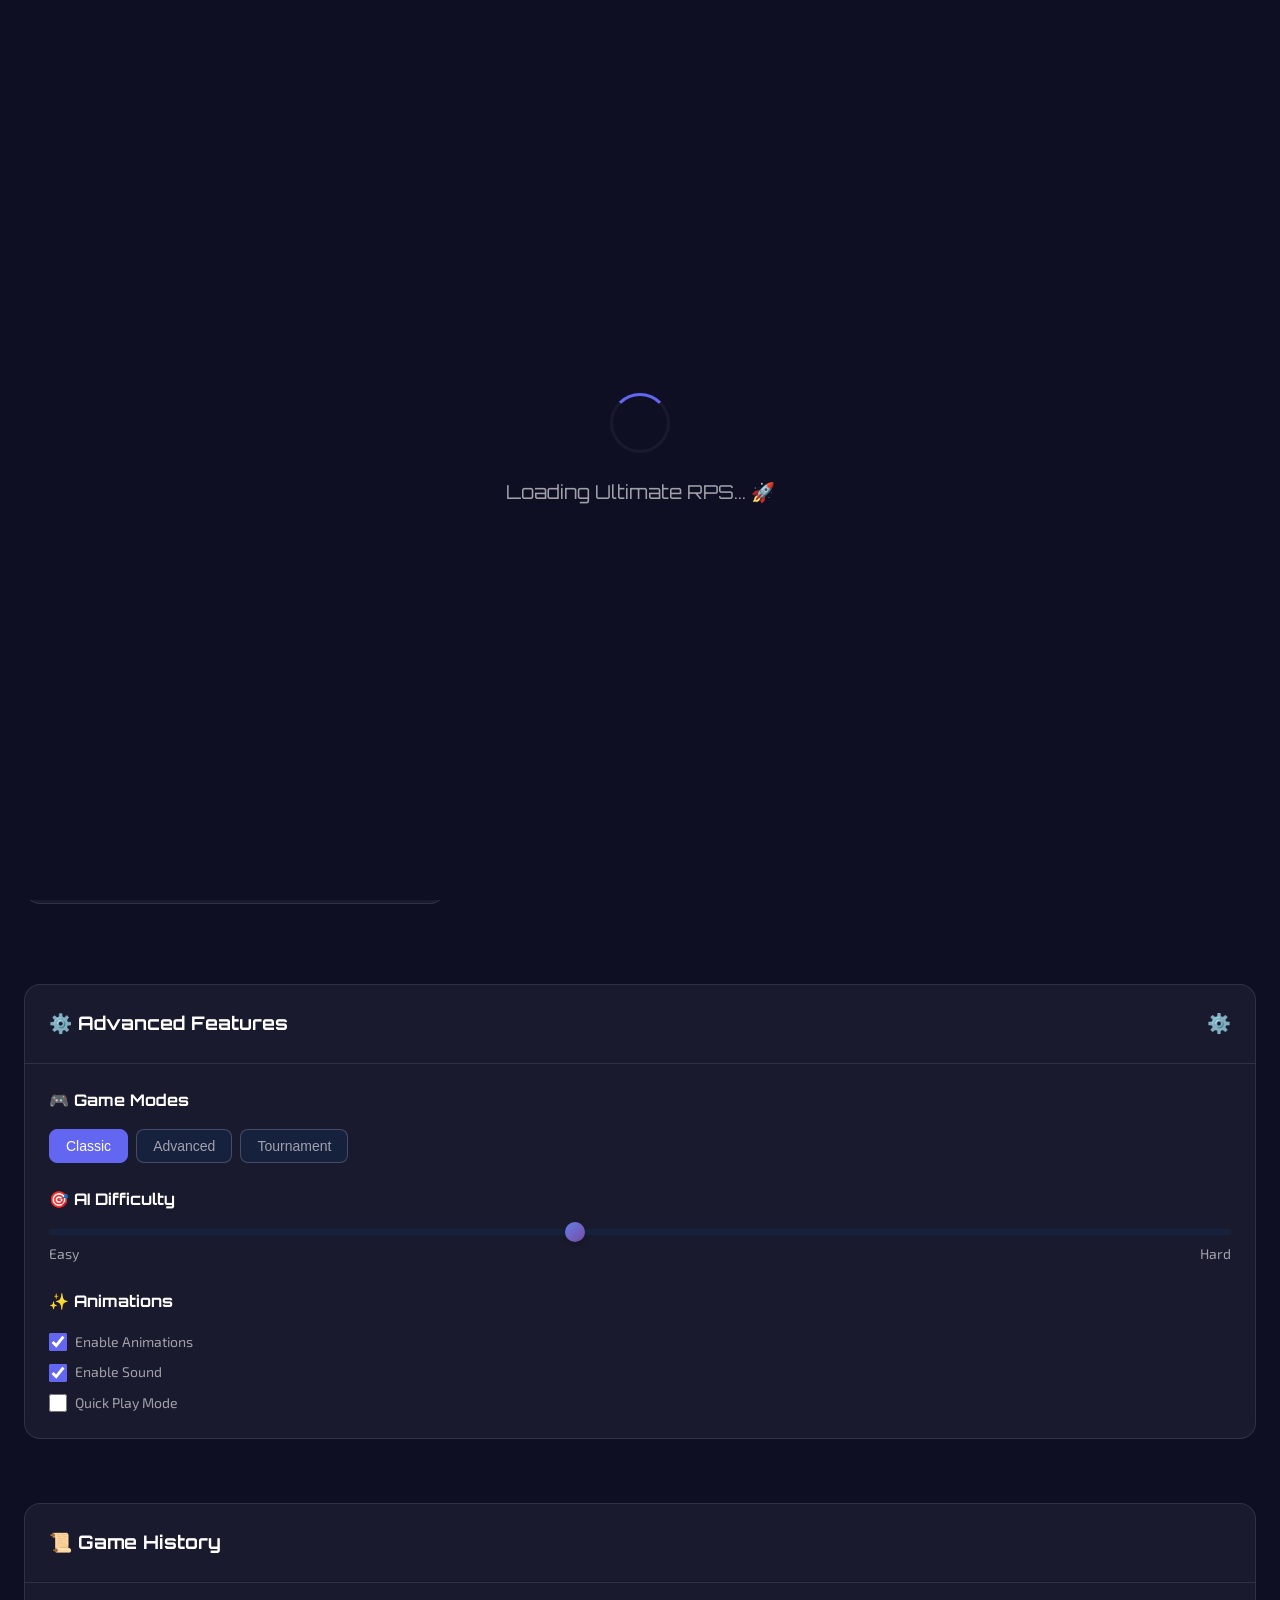
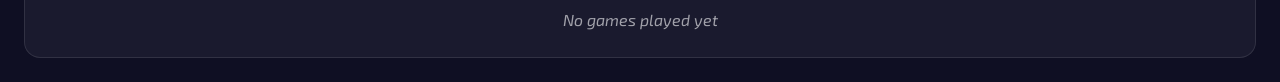
==== commit dc7d70e0: "Add PWA support, enhance UI, and improve game features Co-authored-by: evoppong36 <evoppong36@gmail." ====
--- a/index.html
+++ b/index.html
@@ -3,38 +3,68 @@
 <head>
     <meta charset="UTF-8">
     <meta name="viewport" content="width=device-width, initial-scale=1.0">
-    <meta name="description" content="The most advanced Rock Paper Scissors game with AI, animations, and modern features">
-    <title>Ultimate Rock Paper Scissors - Advanced Edition</title>
+    <meta name="description" content="🎮 The most advanced Rock Paper Scissors game with AI, animations, and modern features - Play now!">
+    <meta name="keywords" content="rock paper scissors, game, AI, multiplayer, fun, strategy">
+    <meta name="author" content="Ultimate RPS Team">
+    <meta name="theme-color" content="#6366f1">
+    <meta name="apple-mobile-web-app-capable" content="yes">
+    <meta name="apple-mobile-web-app-status-bar-style" content="black-translucent">
+    <meta name="apple-mobile-web-app-title" content="Ultimate RPS">
+    
+    <!-- Open Graph / Facebook -->
+    <meta property="og:type" content="website">
+    <meta property="og:url" content="https://ultimate-rps.com/">
+    <meta property="og:title" content="Ultimate Rock Paper Scissors - Advanced Edition">
+    <meta property="og:description" content="🎮 The most advanced Rock Paper Scissors game with AI, animations, and modern features">
+    <meta property="og:image" content="https://ultimate-rps.com/og-image.png">
+
+    <!-- Twitter -->
+    <meta property="twitter:card" content="summary_large_image">
+    <meta property="twitter:url" content="https://ultimate-rps.com/">
+    <meta property="twitter:title" content="Ultimate Rock Paper Scissors - Advanced Edition">
+    <meta property="twitter:description" content="🎮 The most advanced Rock Paper Scissors game with AI, animations, and modern features">
+    <meta property="twitter:image" content="https://ultimate-rps.com/og-image.png">
+
+    <title>🎮 Ultimate Rock Paper Scissors - Advanced Edition</title>
     <link rel="stylesheet" href="styles.css">
     <link rel="preconnect" href="https://fonts.googleapis.com">
     <link rel="preconnect" href="https://fonts.gstatic.com" crossorigin>
     <link href="https://fonts.googleapis.com/css2?family=Orbitron:wght@400;700;900&family=Exo+2:wght@300;400;600&display=swap" rel="stylesheet">
     <link rel="icon" type="image/svg+xml" href="data:image/svg+xml,<svg xmlns='http://www.w3.org/2000/svg' viewBox='0 0 100 100'><text y='.9em' font-size='90'>✂️</text></svg>">
+    
+    <!-- PWA Manifest -->
+    <link rel="manifest" href="manifest.json">
+    
+    <!-- Apple Touch Icons -->
+    <link rel="apple-touch-icon" href="icons/icon-192x192.png">
+    <link rel="apple-touch-icon" sizes="152x152" href="icons/icon-152x152.png">
+    <link rel="apple-touch-icon" sizes="180x180" href="icons/icon-180x180.png">
+    <link rel="apple-touch-icon" sizes="167x167" href="icons/icon-167x167.png">
 </head>
 <body>
     <div class="game-container">
         <!-- Header Section -->
         <header class="game-header">
             <h1 class="game-title">
-                <span class="title-main">Ultimate</span>
+                <span class="title-main">🎮 Ultimate</span>
                 <span class="title-sub">Rock Paper Scissors</span>
                 <span class="title-version">Advanced Edition</span>
             </h1>
             <div class="game-stats">
                 <div class="stat-item">
-                    <span class="stat-label">Wins</span>
+                    <span class="stat-label">🏆 Wins</span>
                     <span class="stat-value" id="wins">0</span>
                 </div>
                 <div class="stat-item">
-                    <span class="stat-label">Losses</span>
+                    <span class="stat-label">💔 Losses</span>
                     <span class="stat-value" id="losses">0</span>
                 </div>
                 <div class="stat-item">
-                    <span class="stat-label">Ties</span>
+                    <span class="stat-label">🤝 Ties</span>
                     <span class="stat-value" id="ties">0</span>
                 </div>
                 <div class="stat-item">
-                    <span class="stat-label">Win Rate</span>
+                    <span class="stat-label">📊 Win Rate</span>
                     <span class="stat-value" id="winRate">0%</span>
                 </div>
             </div>
@@ -44,9 +74,9 @@
         <main class="game-arena">
             <!-- Player Section -->
             <section class="player-section">
-                <h2 class="section-title">You</h2>
+                <h2 class="section-title">🎯 You</h2>
                 <div class="choice-display" id="playerChoice">
-                    <div class="choice-placeholder">Choose your weapon!</div>
+                    <div class="choice-placeholder">Choose your weapon! ⚔️</div>
                 </div>
                 <div class="choice-buttons">
                     <button class="choice-btn rock" data-choice="rock" aria-label="Choose Rock">
@@ -67,20 +97,20 @@
             <!-- Battle Zone -->
             <section class="battle-zone">
                 <div class="vs-display">
-                    <div class="vs-text">VS</div>
+                    <div class="vs-text">⚔️ VS ⚔️</div>
                     <div class="battle-animation" id="battleAnimation"></div>
                 </div>
                 <div class="result-display" id="resultDisplay">
-                    <div class="result-text">Ready to battle?</div>
+                    <div class="result-text">Ready to battle? 🚀</div>
                     <div class="result-subtext">Choose your weapon to begin!</div>
                 </div>
                 <div class="game-controls">
                     <button class="control-btn primary" id="playAgainBtn" style="display: none;">
-                        <span class="btn-text">Play Again</span>
+                        <span class="btn-text">🔄 Play Again</span>
                         <span class="btn-icon">🔄</span>
                     </button>
                     <button class="control-btn secondary" id="resetBtn">
-                        <span class="btn-text">Reset Stats</span>
+                        <span class="btn-text">🔄 Reset Stats</span>
                         <span class="btn-icon">🔄</span>
                     </button>
                 </div>
@@ -88,7 +118,7 @@
 
             <!-- AI Section -->
             <section class="ai-section">
-                <h2 class="section-title">AI Opponent</h2>
+                <h2 class="section-title">🤖 AI Opponent</h2>
                 <div class="ai-info">
                     <div class="ai-avatar">
                         <div class="ai-avatar-icon">🤖</div>
@@ -106,7 +136,7 @@
                     </div>
                 </div>
                 <div class="choice-display" id="aiChoice">
-                    <div class="choice-placeholder">AI is thinking...</div>
+                    <div class="choice-placeholder">AI is thinking... 🤔</div>
                 </div>
             </section>
         </main>
@@ -114,14 +144,14 @@
         <!-- Advanced Features Panel -->
         <aside class="features-panel">
             <div class="panel-header">
-                <h3>Advanced Features</h3>
+                <h3>⚙️ Advanced Features</h3>
                 <button class="panel-toggle" id="panelToggle" aria-label="Toggle advanced features">
                     <span class="toggle-icon">⚙️</span>
                 </button>
             </div>
             <div class="panel-content" id="panelContent">
                 <div class="feature-group">
-                    <h4>Game Modes</h4>
+                    <h4>🎮 Game Modes</h4>
                     <div class="mode-selector">
                         <button class="mode-btn active" data-mode="classic">Classic</button>
                         <button class="mode-btn" data-mode="advanced">Advanced</button>
@@ -129,7 +159,7 @@
                     </div>
                 </div>
                 <div class="feature-group">
-                    <h4>AI Difficulty</h4>
+                    <h4>🎯 AI Difficulty</h4>
                     <div class="difficulty-slider">
                         <input type="range" id="aiDifficulty" min="1" max="10" value="5" class="slider">
                         <div class="slider-labels">
@@ -139,7 +169,7 @@
                     </div>
                 </div>
                 <div class="feature-group">
-                    <h4>Animations</h4>
+                    <h4>✨ Animations</h4>
                     <div class="animation-controls">
                         <label class="control-label">
                             <input type="checkbox" id="enableAnimations" checked>
@@ -160,7 +190,7 @@
 
         <!-- Game History -->
         <section class="game-history">
-            <h3>Game History</h3>
+            <h3>📜 Game History</h3>
             <div class="history-container" id="gameHistory">
                 <div class="history-placeholder">No games played yet</div>
             </div>
@@ -195,7 +225,20 @@
     <div class="loading-screen" id="loadingScreen">
         <div class="loading-content">
             <div class="loading-spinner"></div>
-            <div class="loading-text">Loading Ultimate RPS...</div>
+            <div class="loading-text">Loading Ultimate RPS... 🚀</div>
+        </div>
+    </div>
+
+    <!-- Install PWA Prompt -->
+    <div class="install-prompt" id="installPrompt" style="display: none;">
+        <div class="install-content">
+            <div class="install-icon">📱</div>
+            <div class="install-text">
+                <h3>Install Ultimate RPS</h3>
+                <p>Add to your home screen for the best experience!</p>
+            </div>
+            <button class="install-btn" id="installBtn">Install</button>
+            <button class="install-close" id="installClose">&times;</button>
         </div>
     </div>
 
--- a/styles.css
+++ b/styles.css
@@ -88,6 +88,92 @@
     z-index: -1;
 }
 
+/* Install Prompt */
+.install-prompt {
+    position: fixed;
+    bottom: 20px;
+    left: 50%;
+    transform: translateX(-50%);
+    background: var(--gradient-primary);
+    border-radius: var(--radius-lg);
+    padding: var(--spacing-md);
+    box-shadow: var(--shadow-xl);
+    z-index: 1000;
+    animation: slideUp 0.5s ease-out;
+    max-width: 400px;
+    width: 90%;
+}
+
+.install-content {
+    display: flex;
+    align-items: center;
+    gap: var(--spacing-md);
+}
+
+.install-icon {
+    font-size: 2rem;
+    animation: bounce 2s infinite;
+}
+
+.install-text h3 {
+    margin: 0;
+    color: white;
+    font-size: 1.1rem;
+}
+
+.install-text p {
+    margin: var(--spacing-xs) 0 0 0;
+    color: rgba(255, 255, 255, 0.8);
+    font-size: 0.9rem;
+}
+
+.install-btn {
+    background: rgba(255, 255, 255, 0.2);
+    border: 1px solid rgba(255, 255, 255, 0.3);
+    color: white;
+    padding: var(--spacing-sm) var(--spacing-md);
+    border-radius: var(--radius-md);
+    cursor: pointer;
+    font-weight: 600;
+    transition: all var(--transition-normal);
+}
+
+.install-btn:hover {
+    background: rgba(255, 255, 255, 0.3);
+    transform: translateY(-2px);
+}
+
+.install-close {
+    background: none;
+    border: none;
+    color: white;
+    font-size: 1.5rem;
+    cursor: pointer;
+    padding: 0;
+    width: 30px;
+    height: 30px;
+    display: flex;
+    align-items: center;
+    justify-content: center;
+    border-radius: 50%;
+    transition: all var(--transition-normal);
+}
+
+.install-close:hover {
+    background: rgba(255, 255, 255, 0.2);
+}
+
+@keyframes slideUp {
+    from {
+        transform: translateX(-50%) translateY(100%);
+        opacity: 0;
+    }
+    to {
+        transform: translateX(-50%) translateY(0);
+        opacity: 1;
+    }
+}
+
 /* Loading Screen */
 .loading-screen {
     position: fixed;
@@ -344,9 +430,22 @@
 }
 
 .choice-btn:hover {
-    transform: translateY(-5px);
+    transform: translateY(-5px) scale(1.05);
     border-color: var(--primary-color);
     box-shadow: var(--shadow-glow);
+    animation: buttonGlow 0.3s ease-out;
+}
+
+@keyframes buttonGlow {
+    0% {
+        box-shadow: var(--shadow-glow);
+    }
+    50% {
+        box-shadow: 0 0 25px rgba(99, 102, 241, 0.6);
+    }
+    100% {
+        box-shadow: var(--shadow-glow);
+    }
 }
 
 .choice-btn.rock:hover {
@@ -902,6 +1001,17 @@
     }
 }
 
+@keyframes confettiFall {
+    0% {
+        transform: translateY(-10px) rotate(0deg);
+        opacity: 1;
+    }
+    100% {
+        transform: translateY(100vh) rotate(720deg);
+        opacity: 0;
+    }
+}
+
 /* Scrollbar Styling */
 ::-webkit-scrollbar {
     width: 8px;
